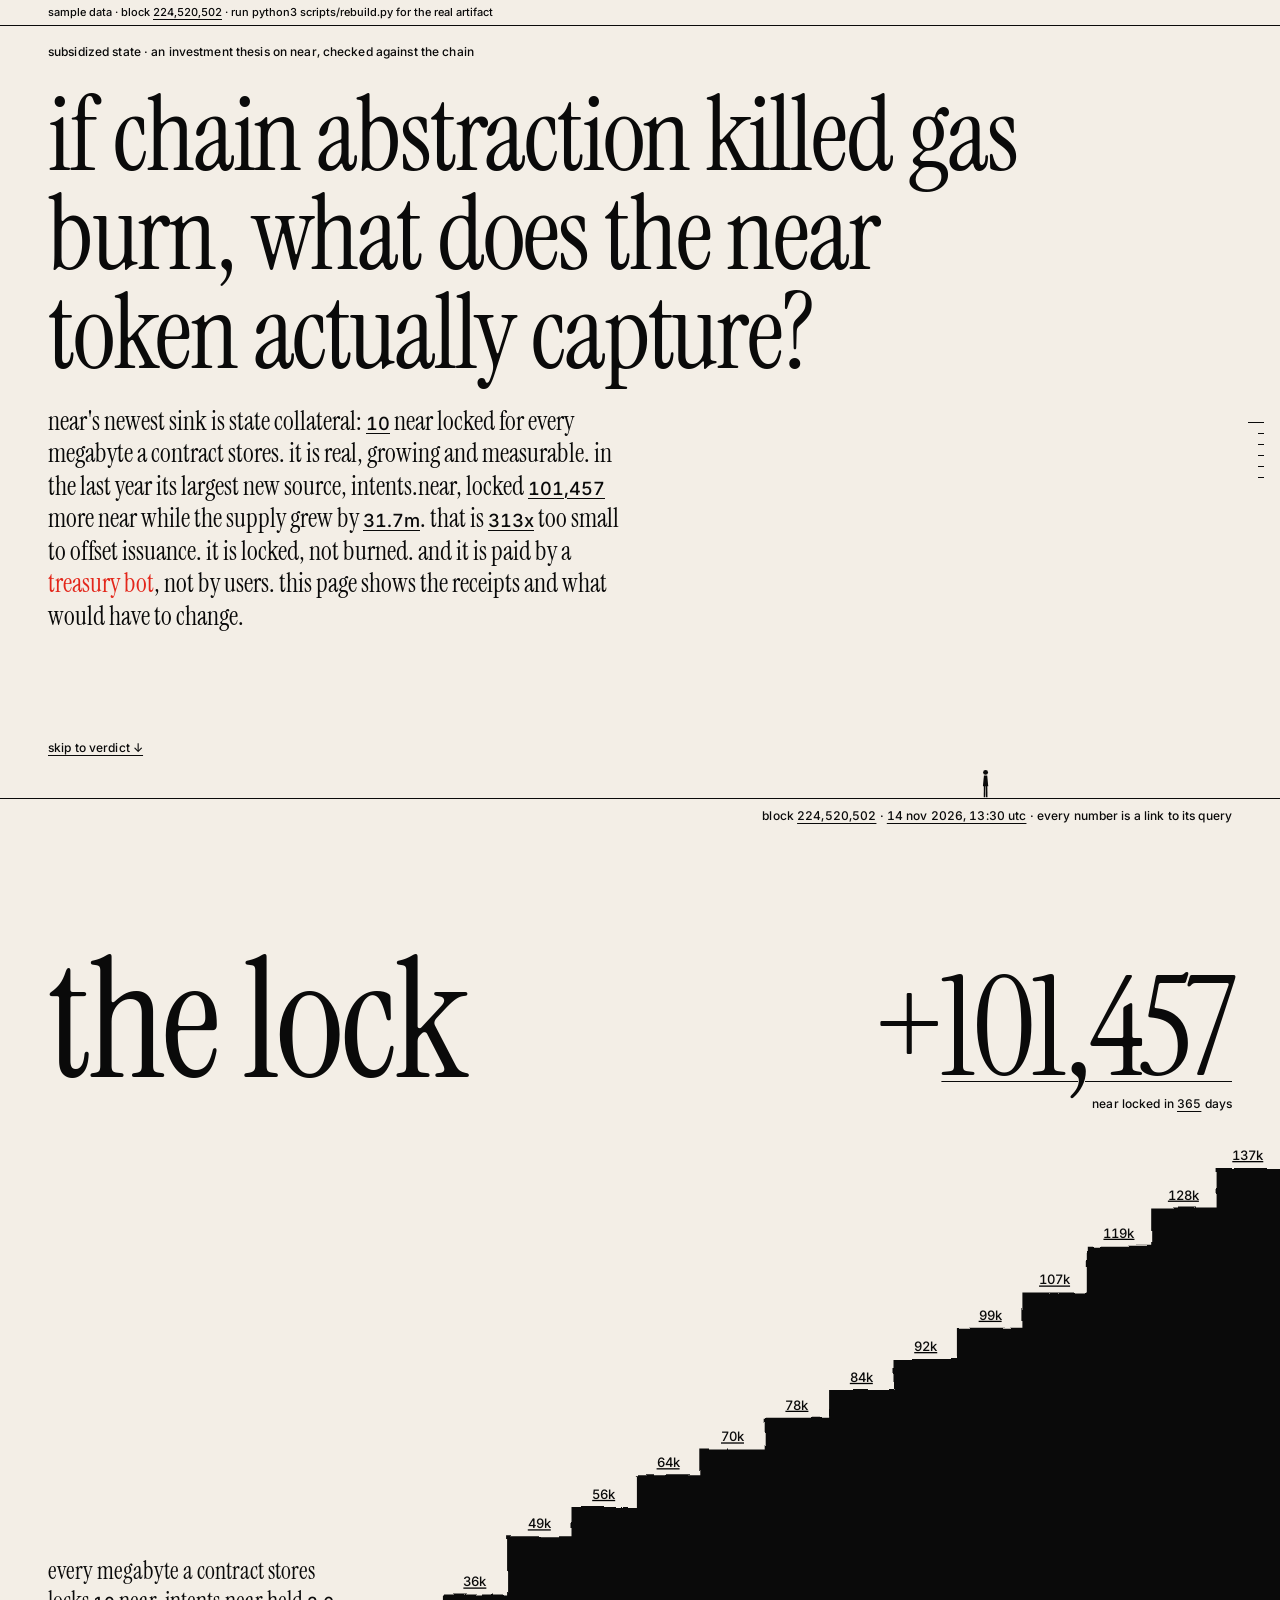
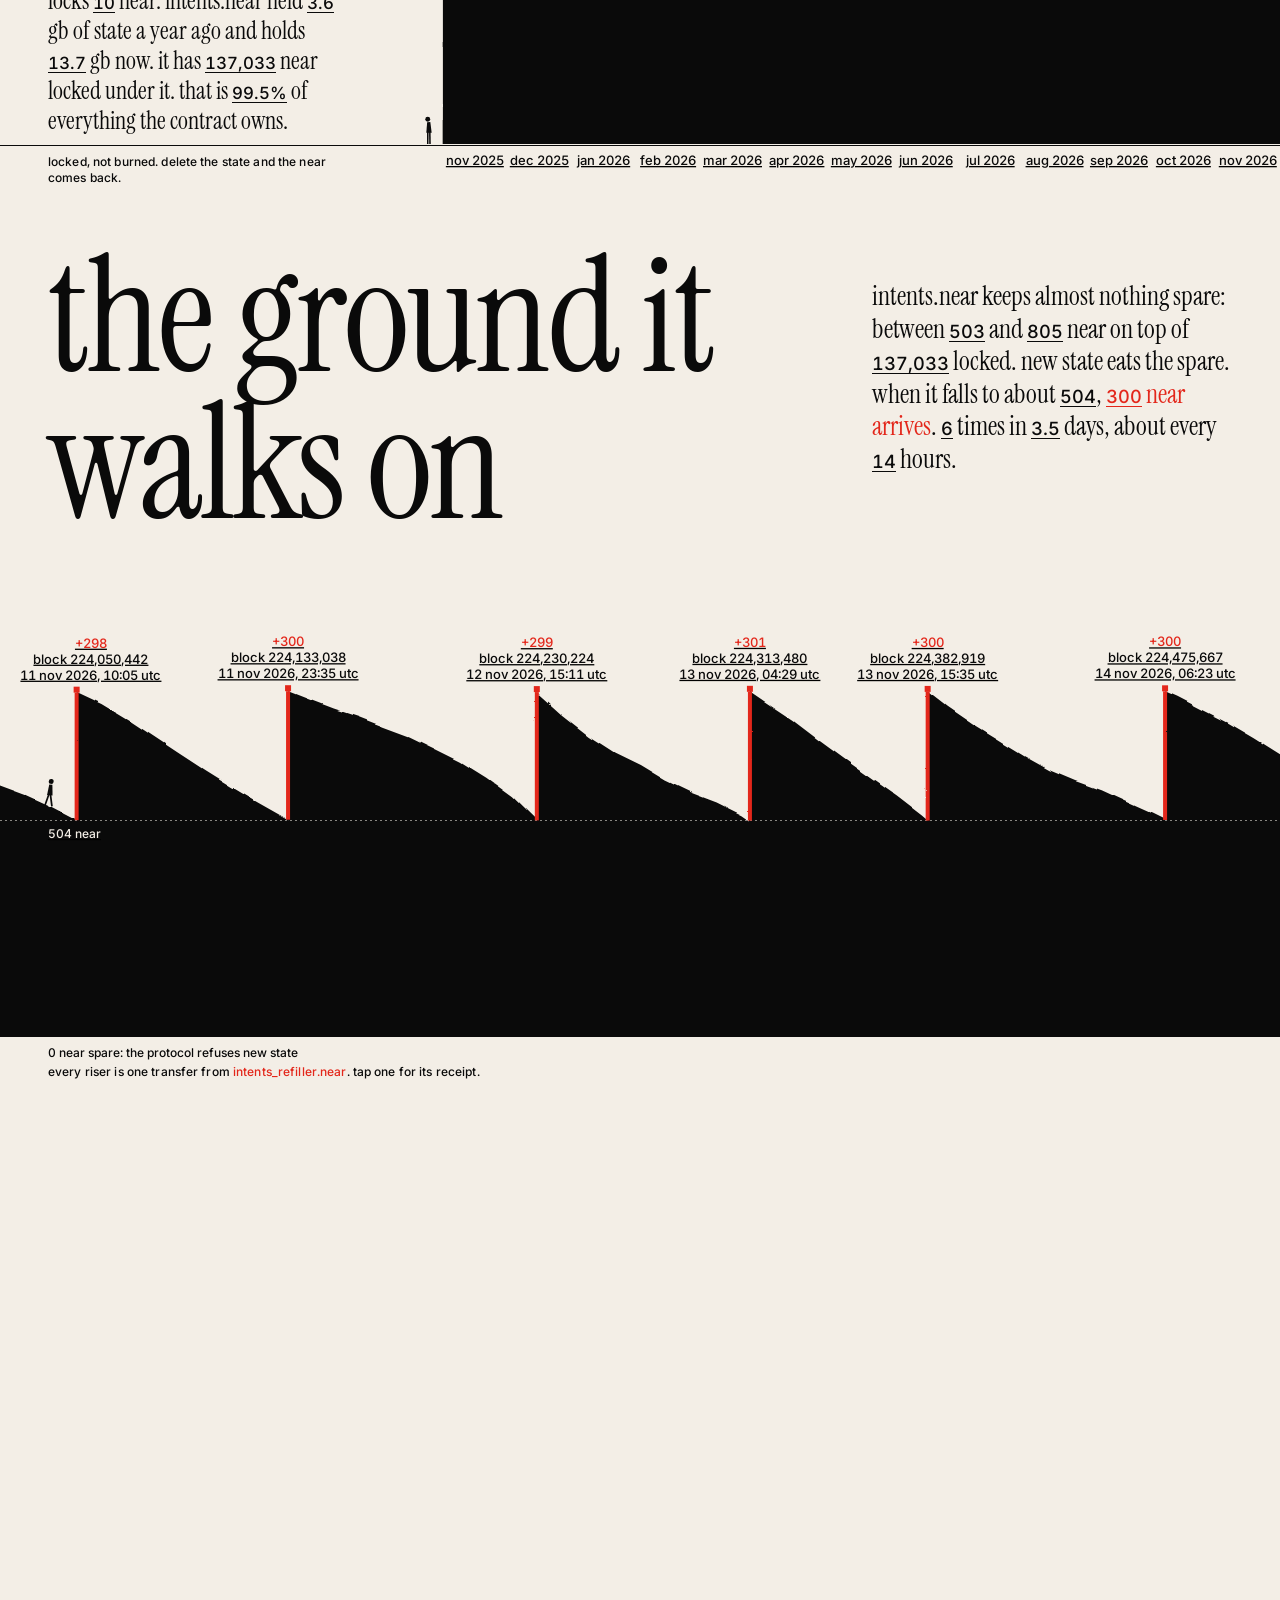
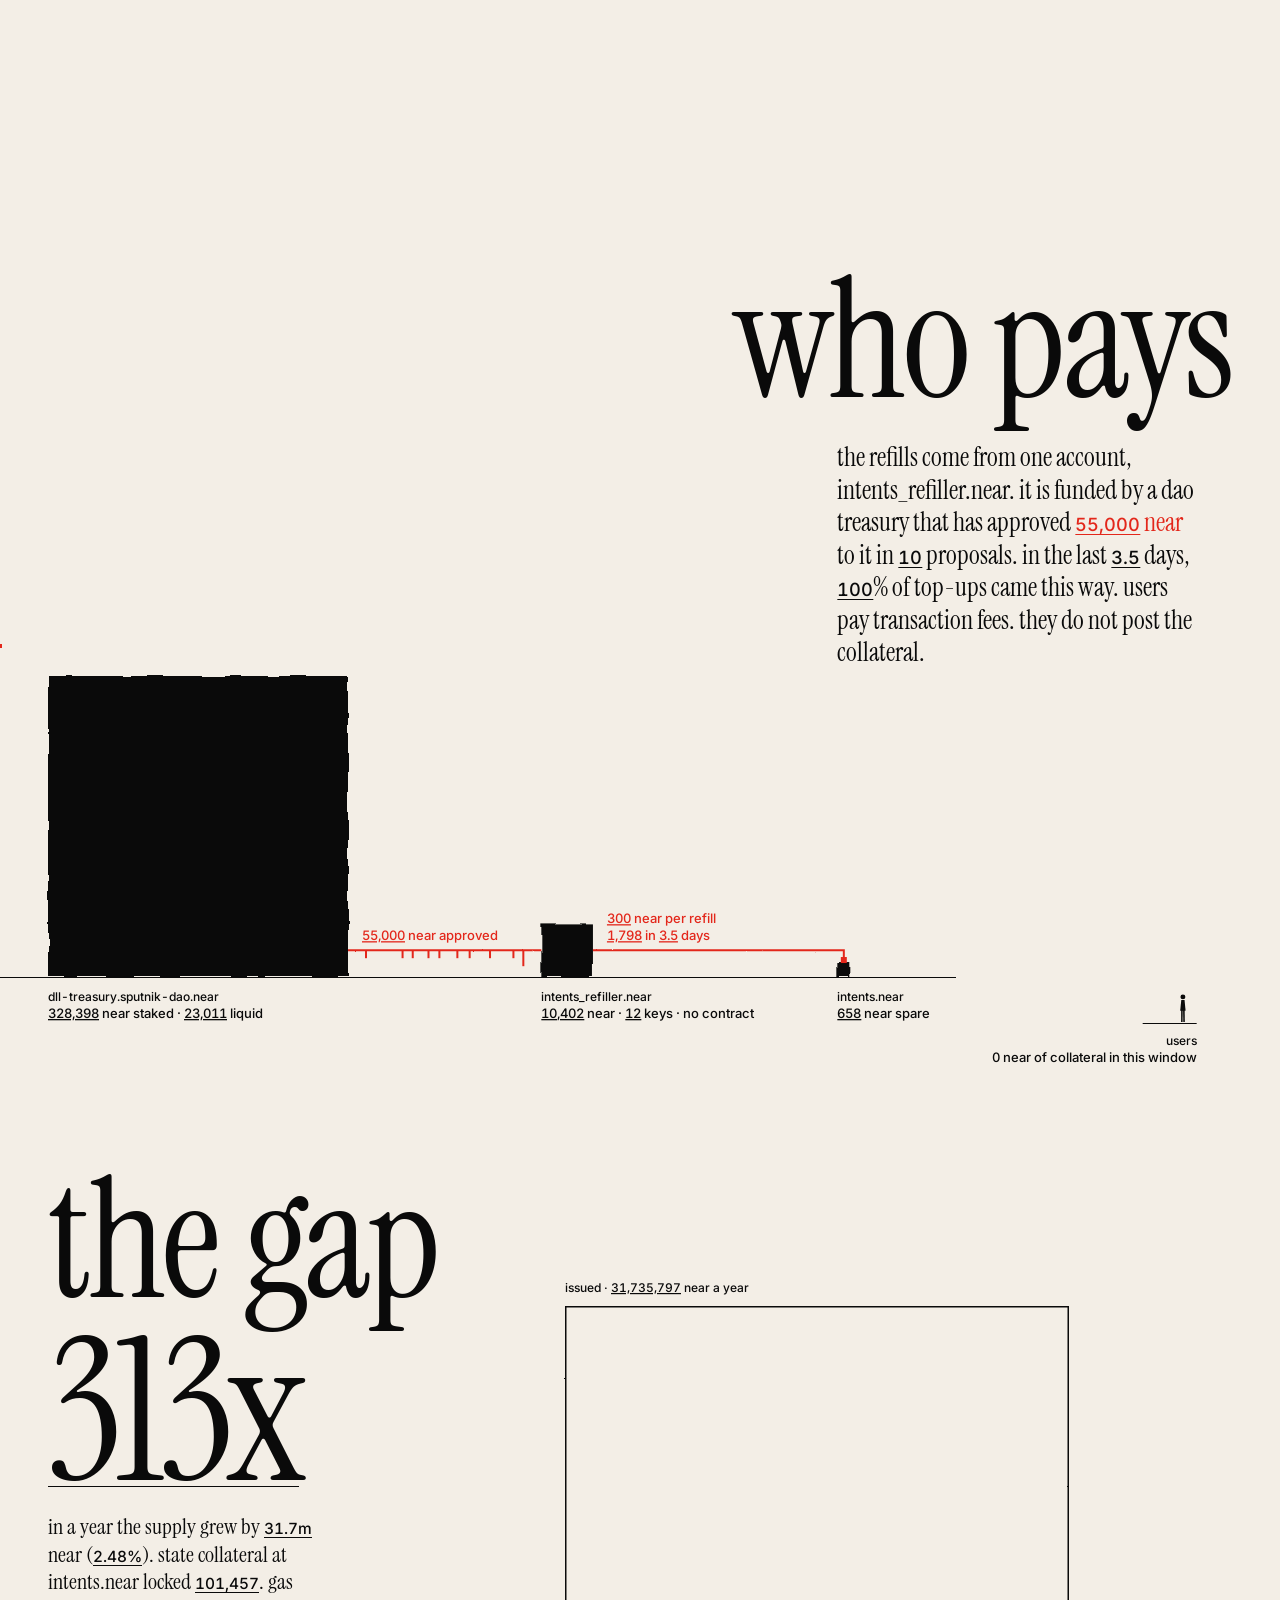
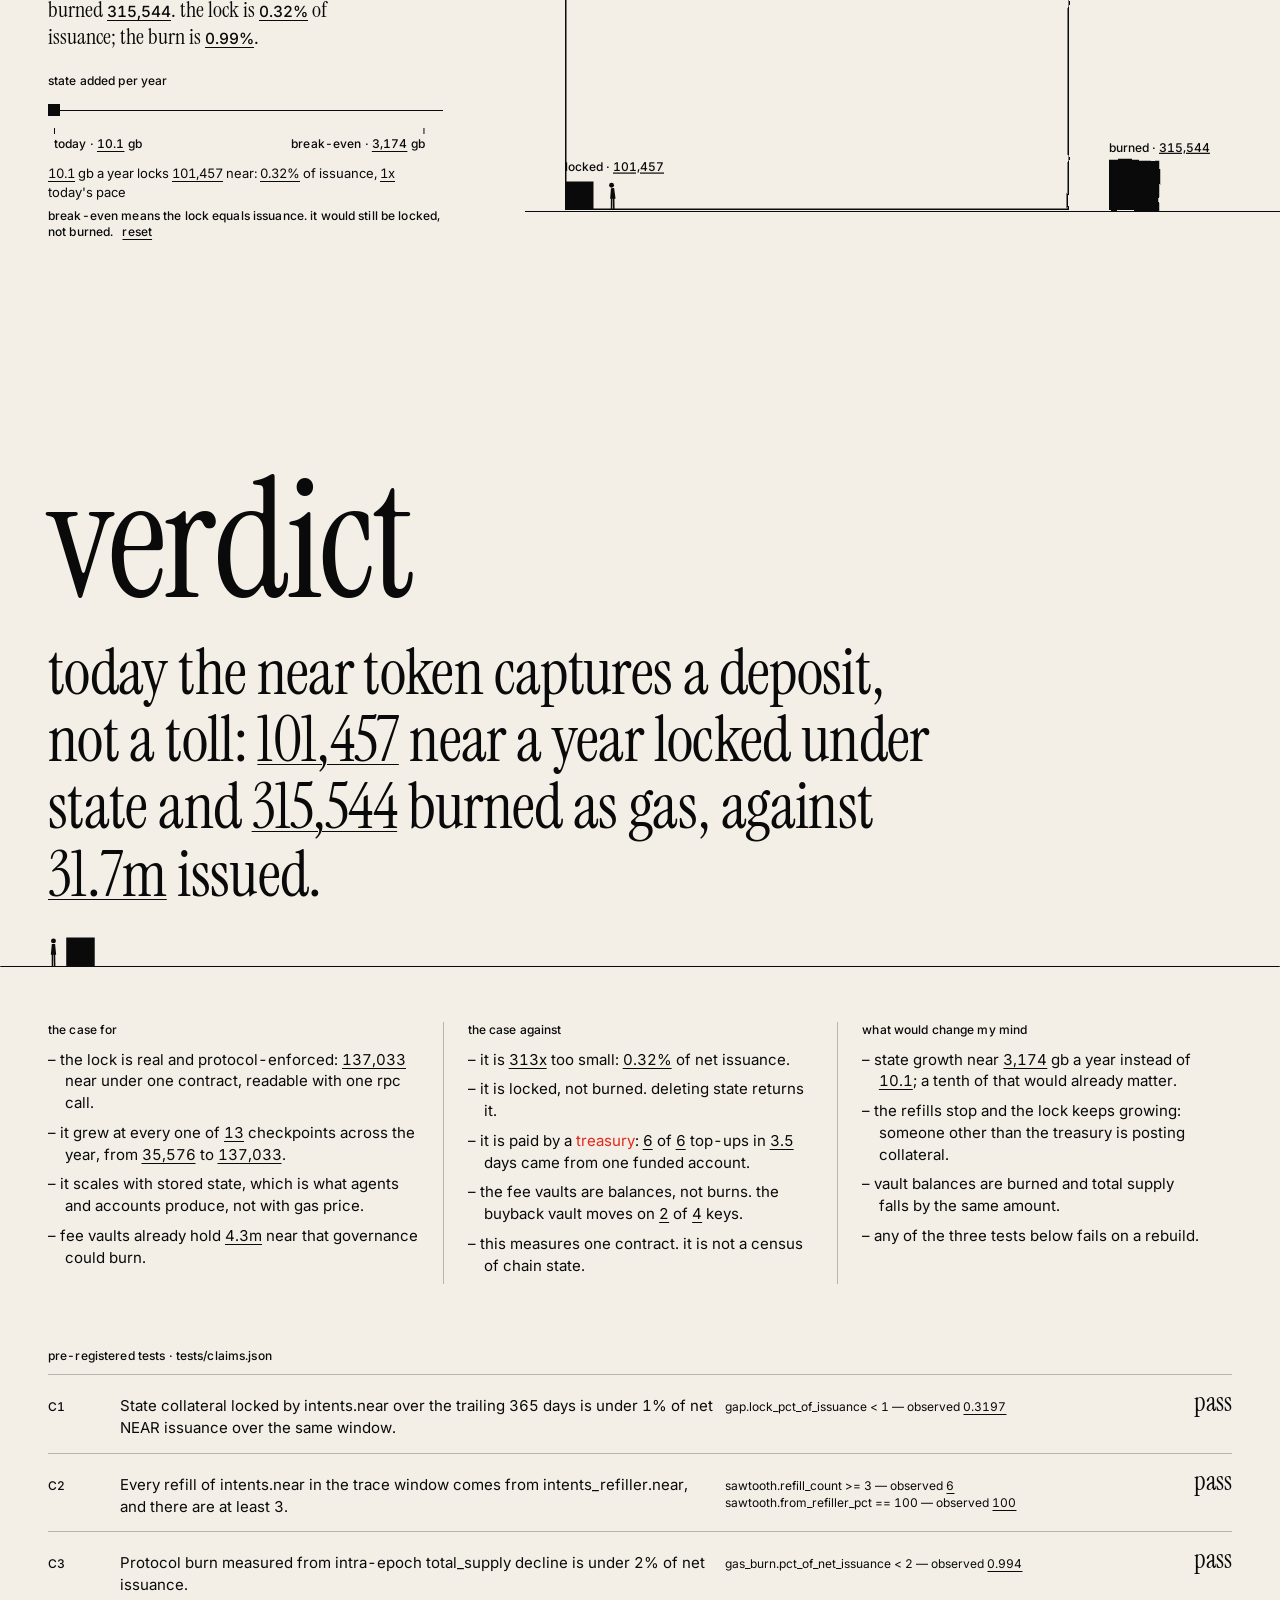
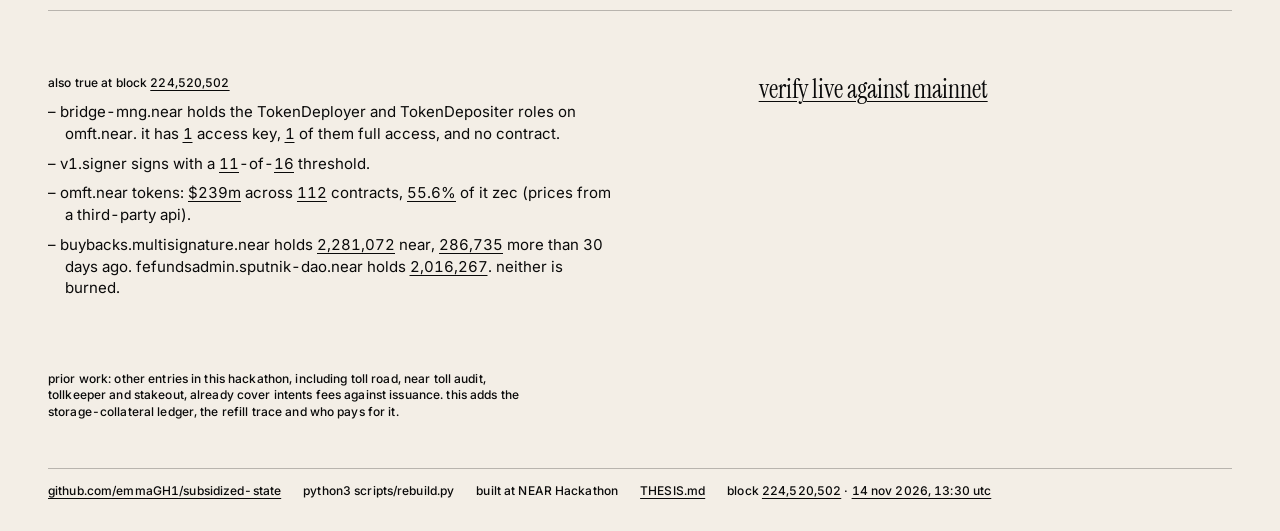
==== site/index.html @ e5700cd8 "site: sections 1, 2, 4, 5, 6, query strip, verify live, motion; shots Co-Authored-By: Claude <norepl" ====
<!doctype html>
<html lang="en">
<head>
<meta charset="utf-8">
<meta name="viewport" content="width=device-width, initial-scale=1, viewport-fit=cover">
<title>subsidized state</title>
<meta name="description" content="near's newest sink is state collateral. it is real, growing and measurable. it is too small to offset issuance, it is locked rather than burned, and it is paid by a treasury bot rather than by users. every number on this page is a link to its query.">
<link rel="icon" href="data:image/svg+xml,%3Csvg xmlns='http://www.w3.org/2000/svg' viewBox='0 0 16 16'%3E%3Crect width='16' height='16' fill='%23F3EEE6'/%3E%3Crect x='3' y='3' width='10' height='10' fill='%230A0A0A'/%3E%3C/svg%3E">
<link rel="preload" href="fonts/instrument-serif-latin-400-normal.woff2" as="font" type="font/woff2" crossorigin>
<link rel="preload" href="fonts/inter-latin-500-normal.woff2" as="font" type="font/woff2" crossorigin>
<link rel="stylesheet" href="style.css">
<script type="module" src="app.js"></script>
</head>
<body>
<svg class="defs" width="0" height="0" aria-hidden="true" focusable="false">
  <defs>
    <filter id="ink-edge" x="-2%" y="-2%" width="104%" height="104%" color-interpolation-filters="sRGB">
      <feTurbulence type="fractalNoise" baseFrequency="0.035" numOctaves="2" seed="7" result="n"/>
      <feDisplacementMap in="SourceGraphic" in2="n" scale="5" xChannelSelector="R" yChannelSelector="G"/>
    </filter>
    <filter id="ink-line" x="-5%" y="-5%" width="110%" height="110%" color-interpolation-filters="sRGB">
      <feTurbulence type="fractalNoise" baseFrequency="0.9" numOctaves="2" seed="7" result="n"/>
      <feDisplacementMap in="SourceGraphic" in2="n" scale="1.6" xChannelSelector="R" yChannelSelector="G"/>
    </filter>
    <filter id="ink-hair" x="-1%" y="-600%" width="102%" height="1300%" color-interpolation-filters="sRGB">
      <feTurbulence type="fractalNoise" baseFrequency="0.045" numOctaves="1" seed="7" result="n"/>
      <feDisplacementMap in="SourceGraphic" in2="n" scale="1.6" xChannelSelector="R" yChannelSelector="G"/>
    </filter>
    <filter id="ink-pen" x="-3%" y="-3%" width="106%" height="106%" color-interpolation-filters="sRGB">
      <feTurbulence type="fractalNoise" baseFrequency="0.045" numOctaves="1" seed="11" result="n"/>
      <feDisplacementMap in="SourceGraphic" in2="n" scale="2" xChannelSelector="R" yChannelSelector="G"/>
    </filter>
    <filter id="ink-riser" x="-200%" y="-2%" width="500%" height="104%" color-interpolation-filters="sRGB">
      <feTurbulence type="fractalNoise" baseFrequency="0.9" numOctaves="2" seed="3" result="n"/>
      <feDisplacementMap in="SourceGraphic" in2="n" scale="1.6" xChannelSelector="R" yChannelSelector="G"/>
    </filter>
  </defs>
  <symbol id="figure" viewBox="0 0 24 48">
    <circle cx="13" cy="5" r="4.2"/>
    <path d="M10.2 10.4h5.4l2.2 18.4H8.4z"/>
    <path d="M12.6 27.6h3l4.6 19.6-2.8.8z"/>
    <path d="M9.8 27.6h3L7.9 48l-2.8-.8z"/>
  </symbol>
  <symbol id="figure-stand" viewBox="0 0 24 48">
    <circle cx="12.4" cy="5" r="4.2"/>
    <path d="M9.6 10.4h5.6l1.8 18.4H7.8z"/>
    <path d="M9.4 27.6h2.7l-.2 20.4H9.3z"/>
    <path d="M12.7 27.6h2.7l.3 20.4h-2.6z"/>
  </symbol>
  <symbol id="figure-look-up" viewBox="0 0 24 48">
    <circle cx="10.4" cy="5.6" r="4.2"/>
    <path d="M9.4 10.6l5.4-.4 2.4 18.6H8z"/>
    <path d="M9.2 27.6h2.7l-.2 20.4H9.1z"/>
    <path d="M12.6 27.6h2.7l.3 20.4H13z"/>
  </symbol>
</svg>

<p class="sample-strip" hidden>sample data · block <a class="n" data-f="meta.head_block" data-fmt="int"></a> · run <code>python3 scripts/rebuild.py</code> for the real artifact</p>

<nav class="progress" aria-hidden="true"><i></i><i></i><i></i><i></i><i></i><i></i></nav>

<main>

<!-- 1 · cover -->
<section id="cover" class="sec s1" data-account="intents.near">
  <p class="label kicker">subsidized state · an investment thesis on near, checked against the chain</p>
  <h1 class="question">if chain abstraction killed gas burn, what does the near token actually capture?</h1>
  <p class="lede bound">near's newest sink is state collateral: <a class="n" data-f="constants.near_per_mb" data-fmt="int"></a> near locked for every megabyte a contract stores. it is real, growing and measurable. in the last year its largest new source, intents.near, locked <a class="n" data-f="gap.lock_near_per_year" data-fmt="near0"></a> more near while the supply grew by <a class="n" data-f="gap.net_issuance_near_per_year" data-fmt="m1"></a>. that is <a class="n" data-f="gap.multiple" data-fmt="x0"></a> too small to offset issuance. it is locked, not burned. and it is paid by a <span class="r">treasury bot</span>, not by users. this page shows the receipts and what would have to change.</p>
  <p class="fallback" hidden>data unavailable: run <code>python3 scripts/rebuild.py</code></p>
  <a class="label skip" href="#verdict">skip to verdict ↓</a>
  <svg class="ground draw" aria-hidden="true"></svg>
  <p class="label blockline bound">block <a class="n" data-f="meta.head_block" data-fmt="int"></a> · <a class="n" data-f="meta.head_timestamp_utc" data-fmt="datetime"></a> · every number is a link to its query</p>
</section>

<!-- 2 · the lock -->
<section id="lock" class="sec s2" data-account="intents.near">
  <h2 class="hl">the lock</h2>
  <p class="copy bound">every megabyte a contract stores locks <a class="n" data-f="constants.near_per_mb" data-fmt="int"></a> near. intents.near held <a class="n" data-f="lock.checkpoints[0].storage_usage_bytes" data-fmt="gb1"></a> gb of state a year ago and holds <a class="n" data-f="lock.checkpoints[-1].storage_usage_bytes" data-fmt="gb1"></a> gb now. it has <a class="n" data-f="lock.checkpoints[-1].locked_near" data-fmt="near0"></a> near locked under it. that is <a class="n" data-f="lock.locked_share_of_balance_pct" data-fmt="pct1"></a> of everything the contract owns.</p>
  <div class="big bound"><span class="bignum">+<a class="n" data-f="lock.growth_365d.near" data-fmt="near0"></a></span><span class="label">near locked in <a class="n" data-f="lock.growth_365d.days" data-fmt="int"></a> days</span></div>
  <div class="drawing" role="img"></div>
  <p class="label under bound">locked, not burned. delete the state and the near comes back.</p>
  <p class="fallback" hidden>data unavailable: run <code>python3 scripts/rebuild.py</code></p>
</section>

<!-- 3 · the sawtooth -->
<section id="sawtooth" class="sec s3" data-account="intents.near">
  <div class="stage">
    <h2 class="hl">the ground it walks on</h2>
    <p class="copy bound">intents.near keeps almost nothing spare: between <a class="n" data-f="sawtooth.free_min_near" data-fmt="near0"></a> and <a class="n" data-f="sawtooth.free_max_near" data-fmt="near0"></a> near on top of <a class="n" data-f="lock.checkpoints[-1].locked_near" data-fmt="near0"></a> locked. new state eats the spare. when it falls to about <a class="n" data-f="sawtooth.trigger_free_mean_near" data-fmt="near0"></a>, <span class="r"><a class="n" data-f="sawtooth.refill_amount_median_near" data-fmt="near0"></a> near arrives</span>. <a class="n" data-f="sawtooth.refill_count" data-fmt="int"></a> times in <a class="n" data-f="sawtooth.window.days" data-fmt="num1"></a> days, about every <a class="n" data-f="sawtooth.interval_hours_mean" data-fmt="int"></a> hours.</p>
    <div class="plot drawing" role="img"></div>
    <p class="label caption bound">every riser is one transfer from <span class="r">intents_refiller.near</span>. tap one for its receipt.</p>
    <p class="fallback" hidden>data unavailable: run <code>python3 scripts/rebuild.py</code></p>
  </div>
</section>

<!-- 4 · who pays -->
<section id="payer" class="sec s4" data-account="intents_refiller.near">
  <h2 class="hl">who pays</h2>
  <p class="copy bound">the refills come from one account, intents_refiller.near. it is funded by a dao treasury that has approved <span class="r"><a class="n" data-f="payer.approved_to_refiller_near" data-fmt="near0"></a> near</span> to it in <a class="n" data-f="payer.approved_to_refiller_count" data-fmt="int"></a> proposals. in the last <a class="n" data-f="sawtooth.window.days" data-fmt="num1"></a> days, <a class="n" data-f="sawtooth.from_refiller_pct" data-fmt="int"></a>% of top-ups came this way. users pay transaction fees. they do not post the collateral.</p>
  <div class="drawing" role="img"></div>
  <p class="fallback" hidden>data unavailable: run <code>python3 scripts/rebuild.py</code></p>
</section>

<!-- 5 · the gap -->
<section id="gap" class="sec s5" data-account="intents.near">
  <h2 class="hl">the gap</h2>
  <p class="bignum gapnum bound"><a class="n" data-f="gap.multiple" data-fmt="x0"></a></p>
  <p class="copy bound">in a year the supply grew by <a class="n" data-f="gap.net_issuance_near_per_year" data-fmt="m1"></a> near (<a class="n" data-f="issuance.d365.annualized_pct" data-fmt="pct2"></a>). state collateral at intents.near locked <a class="n" data-f="gap.lock_near_per_year" data-fmt="near0"></a>. gas burned <a class="n" data-f="gas_burn.burned_near_per_year" data-fmt="near0"></a>. the lock is <a class="n" data-f="gap.lock_pct_of_issuance" data-fmt="pct2"></a> of issuance; the burn is <a class="n" data-f="gas_burn.pct_of_net_issuance" data-fmt="pct2"></a>.</p>
  <div class="drawing" role="img"></div>
  <div class="slider bound">
    <label class="label" for="gb">state added per year</label>
    <input id="gb" type="range" min="0" max="1000" step="1" value="0">
    <div class="ticks label"><span class="t-today">today · <a class="n" data-f="gap.state_gb_per_year_now" data-fmt="num1"></a> gb</span><span class="t-even">break-even · <a class="n" data-f="gap.state_gb_per_year_to_offset" data-fmt="int"></a> gb</span></div>
    <p class="readout" aria-live="polite"></p>
    <p class="label">break-even means the lock equals issuance. it would still be locked, not burned. <a href="#gap" class="reset">reset</a></p>
  </div>
  <p class="fallback" hidden>data unavailable: run <code>python3 scripts/rebuild.py</code></p>
</section>

<!-- 6 · verdict -->
<section id="verdict" class="sec s6" data-account="intents.near">
  <h2 class="hl">verdict</h2>
  <p class="answer bound">today the near token captures a deposit, not a toll: <a class="n" data-f="gap.lock_near_per_year" data-fmt="near0"></a> near a year locked under state and <a class="n" data-f="gas_burn.burned_near_per_year" data-fmt="near0"></a> burned as gas, against <a class="n" data-f="gap.net_issuance_near_per_year" data-fmt="m1"></a> issued.</p>
  <div class="vfig drawing" role="img"></div>
  <div class="cases bound">
    <div>
      <h3 class="label">the case for</h3>
      <ul>
        <li>the lock is real and protocol-enforced: <a class="n" data-f="lock.checkpoints[-1].locked_near" data-fmt="near0"></a> near under one contract, readable with one rpc call.</li>
        <li>it grew at every one of <a class="n" data-f="calc.checkpoint_count" data-fmt="int"></a> checkpoints across the year, from <a class="n" data-f="lock.checkpoints[0].locked_near" data-fmt="near0"></a> to <a class="n" data-f="lock.checkpoints[-1].locked_near" data-fmt="near0"></a>.</li>
        <li>it scales with stored state, which is what agents and accounts produce, not with gas price.</li>
        <li>fee vaults already hold <a class="n" data-f="calc.vaults_total" data-fmt="m1"></a> near that governance could burn.</li>
      </ul>
    </div>
    <div>
      <h3 class="label">the case against</h3>
      <ul>
        <li>it is <a class="n" data-f="gap.multiple" data-fmt="x0"></a> too small: <a class="n" data-f="gap.lock_pct_of_issuance" data-fmt="pct2"></a> of net issuance.</li>
        <li>it is locked, not burned. deleting state returns it.</li>
        <li>it is paid by a <span class="r">treasury</span>: <a class="n" data-f="sawtooth.refill_count" data-fmt="int"></a> of <a class="n" data-f="sawtooth.refill_count" data-fmt="int"></a> top-ups in <a class="n" data-f="sawtooth.window.days" data-fmt="num1"></a> days came from one funded account.</li>
        <li>the fee vaults are balances, not burns. the buyback vault moves on <a class="n" data-f="vaults.buybacks.num_confirmations" data-fmt="int"></a> of <a class="n" data-f="vaults.buybacks.access_key_count" data-fmt="int"></a> keys.</li>
        <li>this measures one contract. it is not a census of chain state.</li>
      </ul>
    </div>
    <div>
      <h3 class="label">what would change my mind</h3>
      <ul>
        <li>state growth near <a class="n" data-f="gap.state_gb_per_year_to_offset" data-fmt="int"></a> gb a year instead of <a class="n" data-f="gap.state_gb_per_year_now" data-fmt="num1"></a>; a tenth of that would already matter.</li>
        <li>the refills stop and the lock keeps growing: someone other than the treasury is posting collateral.</li>
        <li>vault balances are burned and total supply falls by the same amount.</li>
        <li>any of the three tests below fails on a rebuild.</li>
      </ul>
    </div>
  </div>

  <div class="tests bound">
    <h3 class="label">pre-registered tests · tests/claims.json</h3>
    <div class="rows"></div>
  </div>

  <div class="duo bound">
    <div class="facts">
      <h3 class="label">also true at block <a class="n" data-f="meta.head_block" data-fmt="int"></a></h3>
      <ul>
        <li>bridge-mng.near holds the <span class="roles"></span> on omft.near. it has <a class="n" data-f="facts.bridge_mng.access_key_count" data-fmt="int"></a> <span class="plural" data-count="facts.bridge_mng.access_key_count" data-one="access key" data-many="access keys"></span>, <a class="n" data-f="facts.bridge_mng.full_access_key_count" data-fmt="int"></a> of them full access, and no contract.</li>
        <li>v1.signer signs with a <a class="n" data-f="facts.v1_signer.threshold" data-fmt="int"></a>-of-<a class="n" data-f="facts.v1_signer.participants" data-fmt="int"></a> threshold.</li>
        <li>omft.near tokens: <a class="n" data-f="facts.omft_float.total_usd" data-fmt="usd0m"></a> across <a class="n" data-f="facts.omft_float.contracts_queried" data-fmt="int"></a> contracts, <a class="n" data-f="facts.omft_float.zec_share_pct" data-fmt="pct1"></a> of it zec (prices from a third-party api).</li>
        <li>buybacks.multisignature.near holds <a class="n" data-f="vaults.buybacks.balance_near" data-fmt="near0"></a> near, <a class="n" data-f="vaults.buybacks.net_change_30d_near" data-fmt="near0"></a> more than 30 days ago. fefundsadmin.sputnik-dao.near holds <a class="n" data-f="vaults.fefunds.balance_near" data-fmt="near0"></a>. neither is burned.</li>
      </ul>
    </div>
    <div class="verify">
      <button type="button" class="verify-btn">verify live against mainnet</button>
      <div class="verify-out" aria-live="polite"></div>
    </div>
  </div>

  <p class="label prior">prior work: other entries in this hackathon, including toll road, near toll audit, tollkeeper and stakeout, already cover intents fees against issuance. this adds the storage-collateral ledger, the refill trace and who pays for it.</p>

  <footer class="label">
    <a href="https://github.com/emmaGH1/subsidized-state">github.com/emmaGH1/subsidized-state</a>
    <span><code>python3 scripts/rebuild.py</code></span>
    <span>built at NEAR Hackathon</span>
    <a href="https://github.com/emmaGH1/subsidized-state/blob/main/THESIS.md">THESIS.md</a>
    <span class="bound">block <a class="n" data-f="meta.head_block" data-fmt="int"></a> · <a class="n" data-f="meta.head_timestamp_utc" data-fmt="datetime"></a></span>
  </footer>
</section>

</main>

<div class="strip" role="dialog" aria-modal="false" aria-labelledby="q-title" hidden tabindex="-1">
  <p id="q-title" class="q-title"></p>
  <p class="q-meaning"></p>
  <p class="q-read"></p>
  <div class="q-extra"></div>
  <pre class="q-curl"></pre>
  <p class="q-actions"><button type="button" class="q-copy">copy</button> <button type="button" class="q-run">run in browser</button> <button type="button" class="q-close">close</button></p>
  <pre class="q-out" aria-live="polite"></pre>
</div>
</body>
</html>
---- site/style.css ----
/* subsidized state · three colours, two typefaces, no boxes */

@font-face { font-family: "Instrument Serif"; src: url("fonts/instrument-serif-latin-400-normal.woff2") format("woff2"); font-weight: 400; font-style: normal; font-display: swap; }
@font-face { font-family: "Inter"; src: url("fonts/inter-latin-400-normal.woff2") format("woff2"); font-weight: 400; font-style: normal; font-display: swap; }
@font-face { font-family: "Inter"; src: url("fonts/inter-latin-500-normal.woff2") format("woff2"); font-weight: 500; font-style: normal; font-display: swap; }
/* metric-matched fallbacks so the swap does not shift lines */
@font-face { font-family: "serif-fallback"; src: local("Georgia"), local("Times New Roman"), local("DejaVu Serif"); size-adjust: 88%; ascent-override: 98%; descent-override: 26%; }
@font-face { font-family: "sans-fallback"; src: local("Helvetica"), local("Arial"), local("Liberation Sans"), local("DejaVu Sans"); size-adjust: 107%; ascent-override: 90%; descent-override: 22%; }

:root {
  --paper: #F3EEE6;
  --ink: #0A0A0A;
  --red: #E3271B;
  --hair: rgba(10, 10, 10, .25);
  --g: 16px;
  --serif: "Instrument Serif", serif-fallback, Georgia, serif;
  --sans: "Inter", sans-fallback, Helvetica, Arial, sans-serif;
  --hl: clamp(56px, 17vw, 72px);
  --lede: 20px;
  --lab: 11px;
  --num: 11px;
  --big: 64px;
  --q: 44px;
  --ease: cubic-bezier(.2, .7, .1, 1);
  --strip-h: 0px;
}
@media (min-width: 1024px) {
  :root { --g: 48px; --hl: clamp(120px, 13vw, 200px); --lede: 26px; --lab: 12px; --num: 13px; --big: 140px; --q: 104px; }
  html { scroll-snap-type: y proximity; }
}

* { box-sizing: border-box; }
html { background: var(--paper); color: var(--ink); -webkit-text-size-adjust: 100%; }
body { margin: 0; background: var(--paper); color: var(--ink); font-family: var(--sans); font-size: 15px; line-height: 1.45; font-variant-numeric: tabular-nums; overflow-x: hidden; }
main { overflow-x: clip; }
.defs { position: absolute; width: 0; height: 0; overflow: hidden; }
svg { display: block; overflow: visible; }
::selection { background: var(--ink); color: var(--paper); }
code { font-family: var(--sans); font-weight: 500; }

a { color: inherit; text-decoration: underline; text-decoration-thickness: 1px; text-underline-offset: 3px; }
a:hover { text-decoration-thickness: 2px; }
a:focus-visible, button:focus-visible, input:focus-visible { outline: 1px solid var(--ink); outline-offset: 3px; }
a.n { white-space: nowrap; cursor: pointer; }
svg a.n { text-decoration: underline; }
svg a.n:focus-visible { outline: none; }
svg a.n:focus-visible text { text-decoration-thickness: 2px; }
.r, .r a.n { color: var(--red); }
button { font: inherit; color: inherit; background: none; border: 0; padding: 0; cursor: pointer; text-decoration: underline; text-decoration-thickness: 1px; text-underline-offset: 3px; }

.label { font-family: var(--sans); font-weight: 500; font-size: var(--lab); letter-spacing: .01em; line-height: 1.35; margin: 0; }
.hl { font-family: var(--serif); font-weight: 400; font-size: var(--hl); line-height: .92; letter-spacing: -.02em; text-transform: lowercase; margin: 0; }
.copy, .lede { font-family: var(--serif); font-size: var(--lede); line-height: 1.25; max-width: 34ch; margin: 0; }
.copy a.n, .lede a.n { font-family: var(--sans); font-weight: 500; font-size: .7em; letter-spacing: 0; }
.bignum { font-family: var(--serif); font-size: var(--big); line-height: .9; letter-spacing: -.03em; }
.bignum a.n { text-underline-offset: 6px; }
.fallback { font-family: var(--sans); font-size: 13px; margin: 24px 0 0; }
.fallback[hidden] { display: none; }
@media (min-width: 1024px) { .copy, .lede { max-width: 30ch; } }

/* svg text */
.t { font-family: var(--sans); font-weight: 500; font-size: var(--num); fill: var(--ink); }
.t.red { fill: var(--red); }
.t.paper { fill: var(--paper); }
.t.lab { font-size: var(--lab); }

/* sample strip */
.sample-strip { position: fixed; z-index: 20; top: 0; left: 0; right: 0; margin: 0; padding: 5px var(--g) 4px; background: var(--paper); border-bottom: 1px solid var(--ink); font-size: 11px; font-weight: 500; white-space: nowrap; overflow: hidden; text-overflow: ellipsis; }
.has-strip { --strip-h: 24px; }

/* progress ticks */
.progress { display: none; }
@media (min-width: 1024px) {
  .progress { display: flex; position: fixed; z-index: 15; right: 16px; top: 50%; transform: translateY(-50%); flex-direction: column; align-items: flex-end; gap: 10px; }
  .progress i { display: block; width: 6px; height: 1px; background: var(--ink); transition: width .4s var(--ease); }
  .progress i.on { width: 16px; }
}

/* sections */
.sec { position: relative; min-height: 100svh; padding: calc(var(--strip-h) + 20px) var(--g) 32px; scroll-snap-align: start; }

/* ---------- 3 · the sawtooth ---------- */
.s3 { height: 280svh; padding: 0; }
.s3 .stage { position: sticky; top: 0; height: 100svh; overflow: hidden; padding: calc(var(--strip-h) + 20px) var(--g) 0; }
.s3 .hl { max-width: 6.5em; }
.s3 .copy { margin-top: 18px; position: relative; z-index: 2; }
.s3 .plot { position: absolute; left: 0; right: 0; bottom: 0; height: 50%; }
.s3 .plot svg { position: absolute; left: 0; top: 0; }
.s3 .plot .pan { will-change: transform; }
.s3 .caption { position: absolute; left: var(--g); right: var(--g); bottom: 14px; z-index: 2; }
.s3 .riser { cursor: pointer; }
.s3 .riser:focus-visible { outline: none; }
.s3 .riser:focus-visible .rhit { stroke: var(--ink); stroke-width: 1; }
@media (max-height: 720px) and (max-width: 1023px) { .s3 .copy { font-size: 17px; } }
@media (min-width: 1024px) {
  .s3 { height: 180svh; }
  .s3 .hl { font-size: 160px; max-width: 6em; }
  .s3 .copy { position: absolute; top: calc(var(--strip-h) + 56px); right: var(--g); width: calc((100vw - 2 * var(--g)) * 4 / 12); margin: 0; }
  .s3 .plot { height: 55%; }
  .s3 .caption { left: var(--g); bottom: 20px; }
}
.static .s3, .reduce .s3 { height: auto; }
.static .s3 .stage, .reduce .s3 .stage { position: relative; height: 100svh; }

/* query strip */
.strip { position: fixed; z-index: 30; left: 0; right: 0; bottom: 0; max-height: 50svh; overflow: auto; background: var(--paper); border-top: 1px solid var(--ink); padding: 14px var(--g) 18px; font-size: 12px; line-height: 1.5; }
.strip[hidden] { display: none; }
.strip p { margin: 0; }
.strip .q-title { font-weight: 500; }
.strip pre { font-family: var(--sans); font-size: 12px; white-space: pre-wrap; word-break: break-all; margin: 8px 0; }
.strip .q-curl { font-weight: 500; }
.strip .q-actions { display: flex; gap: 20px; }
.strip .q-out:empty { display: none; }

/* ---------- 1 · cover ---------- */
.s1 { display: flex; flex-direction: column; padding-bottom: 20px; }
.s1 .kicker { max-width: 34ch; }
.s1 .question { font-family: var(--serif); font-weight: 400; font-size: var(--q); line-height: .95; letter-spacing: -.02em; text-transform: lowercase; margin: 28px 0 0; max-width: 12em; }
.s1 .lede { margin-top: 28px; }
.s1 .skip { margin-top: auto; padding-top: 40px; align-self: flex-start; }
.s1 .ground { margin: 10px calc(-1 * var(--g)) 0; }
.s1 .blockline { margin-top: 10px; min-height: 9svh; }
@media (min-width: 1024px) {
  .s1 .kicker { max-width: none; }
  .s1 .question { max-width: calc((100vw - 96px) * 10 / 12); margin-top: 26px; }
  .s1 .lede { max-width: calc((100vw - 96px) * 6 / 12); margin-top: 22px; }
  .s1 .skip { padding-top: 16px; }
  .s1 .blockline { text-align: right; min-height: 8svh; }
}

/* ---------- 2 · the lock ---------- */
.s2 { display: flex; flex-direction: column; padding-bottom: 24px; }
.s2 .hl { position: relative; z-index: 1; }
.s2 .big { position: absolute; top: calc(var(--strip-h) + 26px); right: var(--g); text-align: right; display: flex; flex-direction: column; align-items: flex-end; gap: 6px; }
.s2 .bignum { font-size: 44px; }
.s2 .copy { margin-top: 22px; }
.s2 .drawing { margin-top: auto; padding-top: 20px; }
.s2 .under { margin-top: 4px; }
.s2 .labels .opt { opacity: 0; transition: opacity .3s; pointer-events: none; }
.s2 .labels .opt.shown { opacity: 1; }
.s2 .col { cursor: pointer; }
@media (min-width: 1024px) {
  .s2 { display: block; }
  .s2 .hl { font-size: var(--hl); }
  .s2 .big { top: calc(var(--strip-h) + 40px); }
  .s2 .bignum { font-size: var(--big); }
  .s2 .copy { position: absolute; left: var(--g); width: calc((100vw - 96px) * 3 / 12); bottom: 64px; font-size: 24px; z-index: 2; }
  .s2 .drawing { position: absolute; left: var(--g); right: 0; bottom: 16px; }
  .s2 .under { position: absolute; left: var(--g); width: calc((100vw - 96px) * 3 / 12); bottom: 14px; }
}

/* ---------- 4 · who pays ---------- */
.s4 .copy { margin-top: 18px; }
.s4 .drawing { margin-top: 36px; }
@media (min-width: 1024px) {
  .s4 .hl { text-align: right; }
  .s4 .copy { margin-left: calc((100vw - 96px) * 8 / 12); margin-top: 24px; }
  .s4 .drawing { position: absolute; left: var(--g); right: 0; bottom: 24px; margin: 0; }
}

/* ---------- 5 · the gap ---------- */
.s5 { display: grid; grid-template-columns: 1fr auto; align-content: start; column-gap: 12px; }
.s5 .hl { grid-column: 1; }
.s5 .gapnum { grid-column: 2; margin: 0; align-self: end; font-size: var(--big); }
.s5 .copy { grid-column: 1 / -1; margin-top: 18px; }
.s5 .drawing { grid-column: 1 / -1; margin-top: 30px; }
.s5 .slider { grid-column: 1 / -1; margin-top: 18px; }
.s5 .fallback { grid-column: 1 / -1; }
@media (max-height: 700px) and (max-width: 1023px) { .s5 .copy { font-size: 16px; } }
@media (min-width: 1024px) {
  .s5 { display: block; }
  .s5 .left { width: calc((100vw - 96px) * 4 / 12); }
  .s5 .hl, .s5 .copy, .s5 .gapnum, .s5 .slider { width: calc((100vw - 96px) * 4 / 12); }
  .s5 .gapnum { font-size: 200px; line-height: .85; margin-top: 10px; }
  .s5 .copy { font-size: 22px; margin-top: 16px; }
  .s5 .drawing { position: absolute; left: calc(var(--g) + (100vw - 96px) * 5 / 12 + 24px); bottom: 20svh; margin: 0; }
}
.slider input[type=range] { -webkit-appearance: none; appearance: none; width: 100%; height: 24px; background: transparent; margin: 8px 0 2px; cursor: pointer; }
.slider input[type=range]::-webkit-slider-runnable-track { height: 1px; background: var(--ink); }
.slider input[type=range]::-moz-range-track { height: 1px; background: var(--ink); }
.slider input[type=range]::-webkit-slider-thumb { -webkit-appearance: none; width: 12px; height: 12px; background: var(--ink); border: 0; border-radius: 0; margin-top: -5.5px; }
.slider input[type=range]::-moz-range-thumb { width: 12px; height: 12px; background: var(--ink); border: 0; border-radius: 0; }
.slider .ticks { position: relative; height: 30px; margin: 0 6px; }
.slider .ticks span { position: absolute; top: 0; padding-top: 8px; white-space: nowrap; }
.slider .ticks span::before { content: ""; position: absolute; top: 0; left: 0; width: 1px; height: 6px; background: var(--ink); }
.slider .t-today { left: 0; }
.slider .t-even { transform: translateX(-100%); }
.slider .t-even::before { left: auto !important; right: 0; }
.slider .readout { font-family: var(--sans); font-size: 13px; margin: 6px 0 6px; min-height: 2.9em; }
.slider .reset { margin-left: 6px; }

/* ---------- 6 · verdict ---------- */
.s6 .answer { font-family: var(--serif); font-size: 34px; line-height: 1.05; letter-spacing: -.01em; margin: 22px 0 0; max-width: 18em; }
.s6 .vfig { margin-top: 28px; }
.s6 h3.label { margin: 0 0 10px; }
.s6 ul { list-style: none; margin: 0; padding: 0; font-size: 15px; }
.s6 li { padding-left: 1.1em; text-indent: -1.1em; margin: 0 0 8px; max-width: 38em; }
.s6 li::before { content: "– "; }
.s6 .cases { margin-top: 56px; display: grid; gap: 48px; }
.s6 .tests { margin-top: 64px; }
.s6 .row { display: grid; grid-template-columns: 2.4em 1fr auto; gap: 4px 12px; padding: 14px 0; border-top: 1px solid var(--hair); align-items: baseline; }
.s6 .row:last-child { border-bottom: 1px solid var(--hair); }
.s6 .row .st { grid-column: 2; }
.s6 .row .checks { grid-column: 2; font-size: 12px; display: flex; flex-direction: column; }
.s6 .row .res { grid-column: 3; grid-row: 1 / span 2; font-family: var(--serif); font-size: 26px; line-height: 1; }
.s6 .duo { margin-top: 64px; display: grid; gap: 48px; }
.s6 .verify-btn { font-family: var(--serif); font-size: 26px; line-height: 1.1; text-align: left; }
.s6 .verify-btn:disabled { cursor: progress; }
.s6 .verify-out { margin-top: 14px; font-size: 13px; }
.s6 .verify-out table { border-collapse: collapse; width: 100%; font-size: 12px; }
.s6 .verify-out th, .s6 .verify-out td { text-align: right; padding: 5px 0 5px 10px; border-bottom: 1px solid var(--hair); font-weight: 400; }
.s6 .verify-out th { font-weight: 500; }
.s6 .verify-out th:first-child, .s6 .verify-out td:first-child { text-align: left; padding-left: 0; }
.s6 .prior { margin-top: 64px; max-width: 60ch; }
.s6 footer { margin-top: 48px; padding-top: 14px; border-top: 1px solid var(--hair); display: flex; flex-wrap: wrap; gap: 6px 22px; }
@media (min-width: 1024px) {
  .s6 .answer { font-size: 64px; max-width: calc((100vw - 96px) * 9 / 12); }
  .s6 .cases { grid-template-columns: repeat(3, 1fr); gap: 0; }
  .s6 .cases > div { padding: 0 24px; border-left: 1px solid var(--hair); }
  .s6 .cases > div:first-child { padding-left: 0; border-left: 0; }
  .s6 .row { grid-template-columns: 4em 1.3fr 1fr auto; }
  .s6 .row .st, .s6 .row .checks { grid-column: auto; }
  .s6 .row .res { grid-column: auto; grid-row: auto; }
  .s6 .duo { grid-template-columns: 7fr 5fr; gap: 48px; }
}

/* ---------- motion (only after .in, only without reduced motion) ---------- */
.js-motion .s1 .question { opacity: 0; transform: translateY(12px); animation: up .7s var(--ease) .1s forwards; }
@keyframes up { to { opacity: 1; transform: none; } }
.js-motion .s2 .wipe { clip-path: inset(100% 0 0 0); transition: clip-path 1.6s var(--ease); }
.js-motion .s2.in .wipe { clip-path: inset(0 0 0 0); }
.js-motion .s2 .labels a.n:not(.opt) { opacity: 0; transition: opacity .5s; transition-delay: calc(1.3s + var(--i) * 40ms); }
.js-motion .s2.in .labels a.n:not(.opt) { opacity: 1; }
.js-motion .s4 .sq { opacity: 0; transition: opacity .4s; }
.js-motion .s4.in .sq { opacity: 1; }
.js-motion .s4 .draw1, .js-motion .s4 .draw2 { stroke-dasharray: 1; stroke-dashoffset: 1; transition: stroke-dashoffset .8s linear; }
.js-motion .s4.in .draw1 { stroke-dashoffset: 0; transition-delay: .4s; }
.js-motion .s4.in .draw2 { stroke-dashoffset: 0; transition-delay: 1.2s; }
.js-motion .s4 .cap, .js-motion .s4 .ticks, .js-motion .s4 .labs, .js-motion .s4 .users { opacity: 0; transition: opacity .5s; }
.js-motion .s4.in .cap { opacity: 1; transition-delay: 2s; }
.js-motion .s4.in .ticks { opacity: 1; transition-delay: 2.1s; }
.js-motion .s4.in .labs, .js-motion .s4.in .users { opacity: 1; transition-delay: 2.4s; }
.js-motion .s5 .outline { stroke-dasharray: 1000; stroke-dashoffset: 1000; transition: stroke-dashoffset 1.4s var(--ease); }
.js-motion .s5.in .outline { stroke-dashoffset: 0; }
.js-motion .s5 .speck { opacity: 0; transition: opacity .5s 1.4s; }
.js-motion .s5.in .speck { opacity: 1; }
.js-motion .s6 .answer, .js-motion .s6 .vfig, .js-motion .s6 .cases { opacity: 0; transform: translateY(12px); transition: opacity .9s var(--ease), transform .9s var(--ease); }
.js-motion .s6.in .answer, .js-motion .s6.in .vfig, .js-motion .s6.in .cases { opacity: 1; transform: none; }
@media (prefers-reduced-motion: reduce) { *, *::before, *::after { animation: none !important; transition: none !important; } }
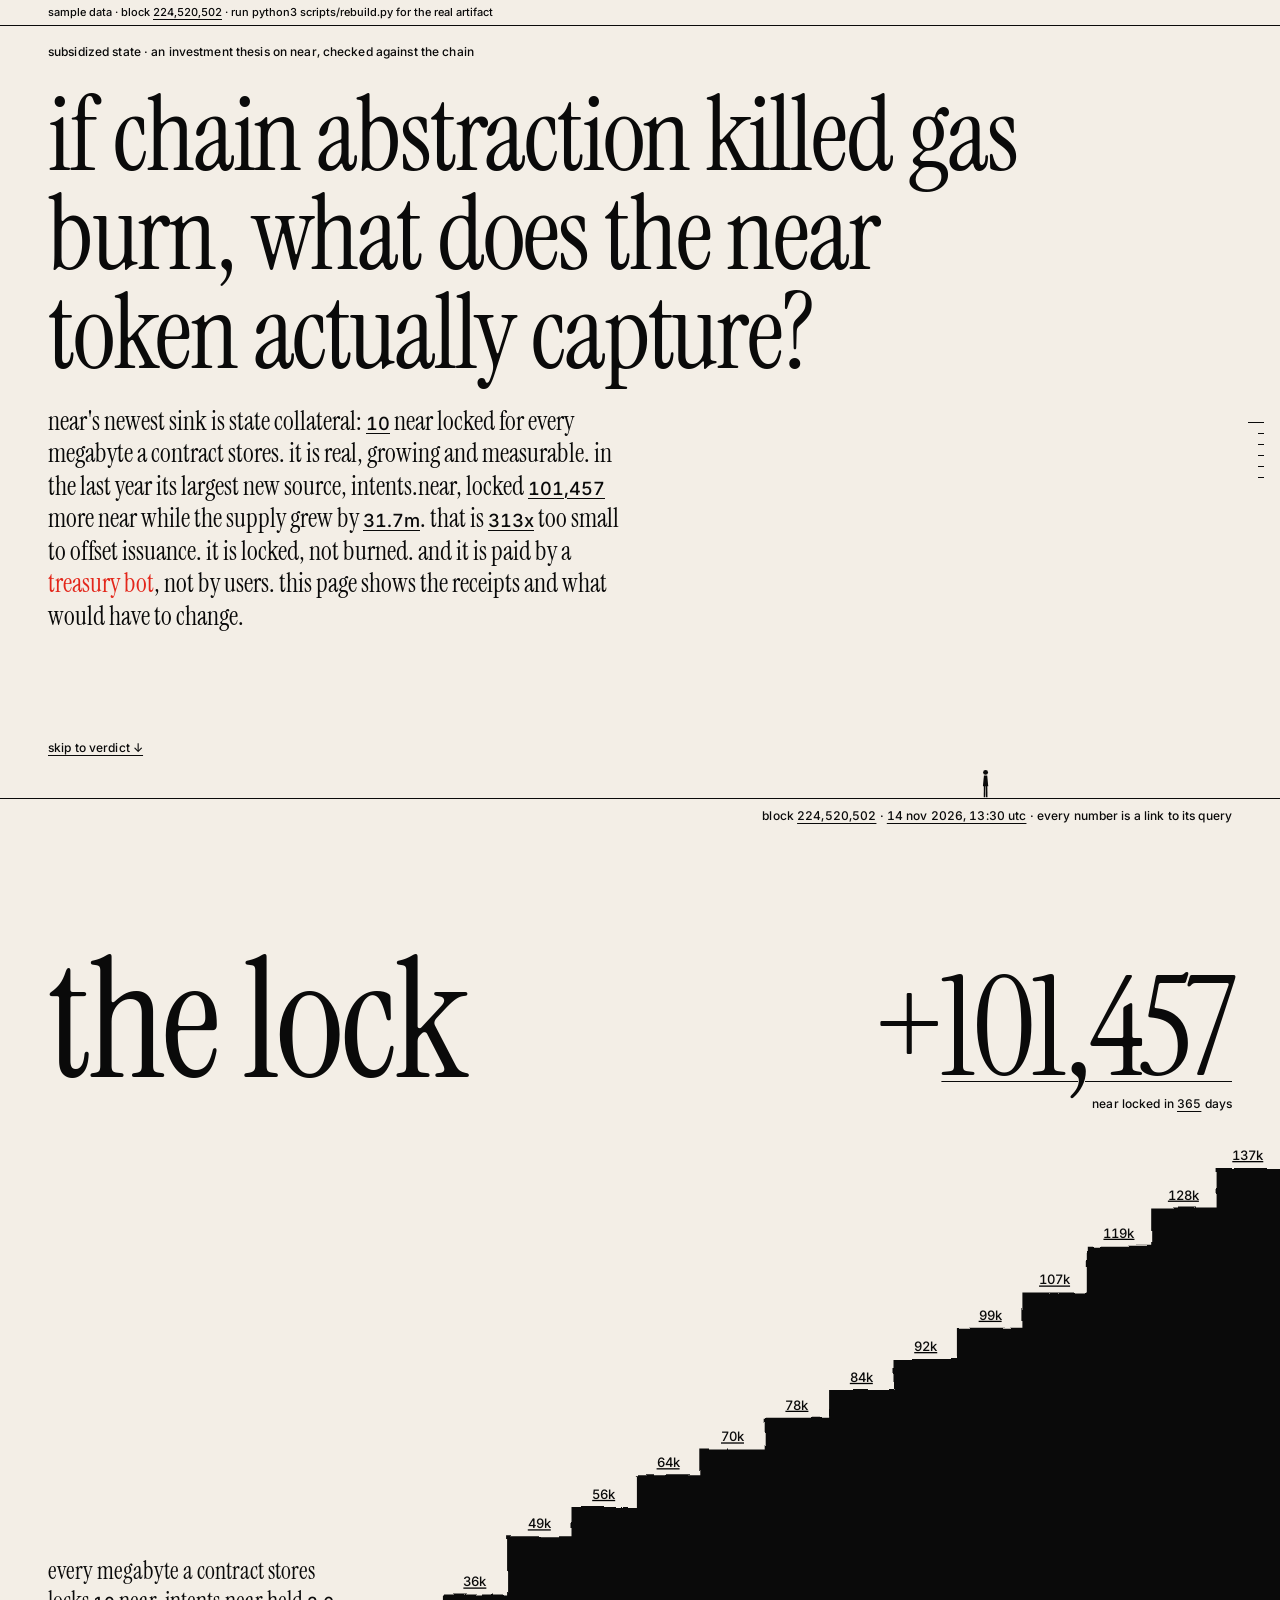
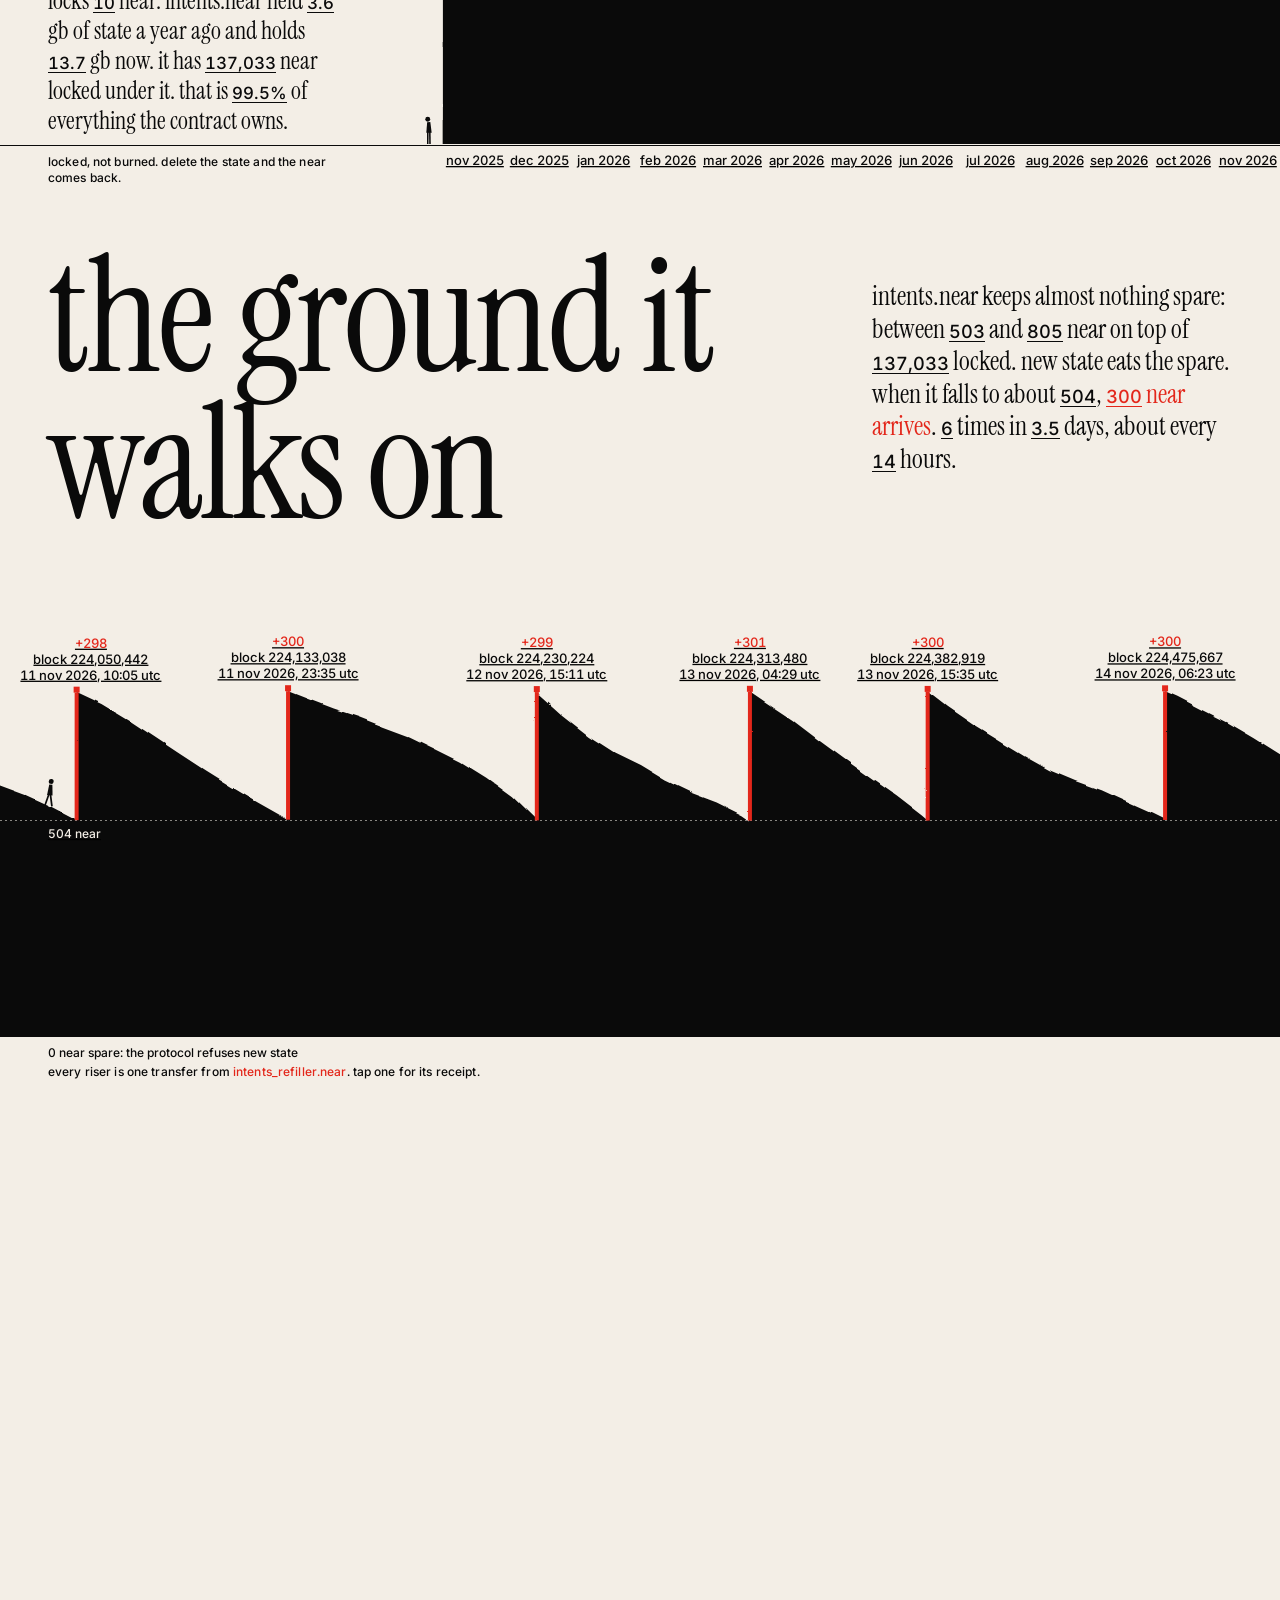
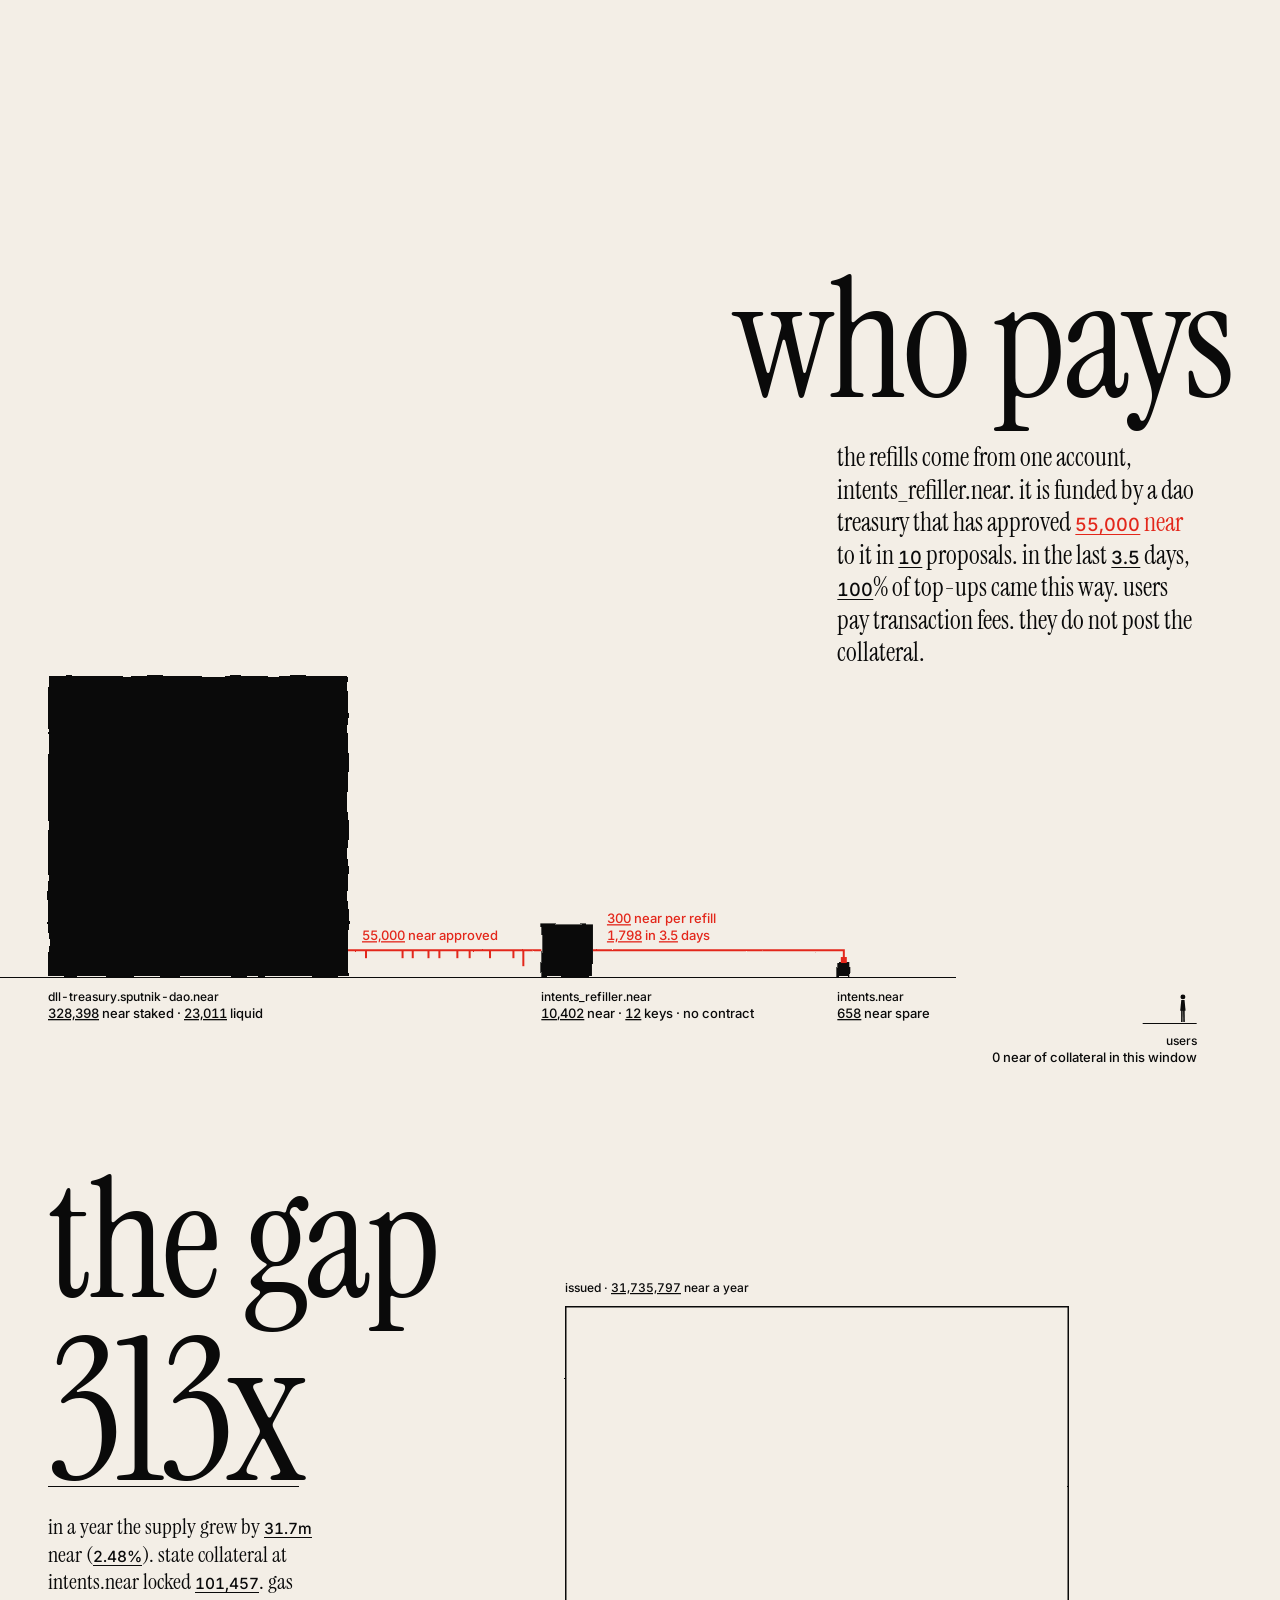
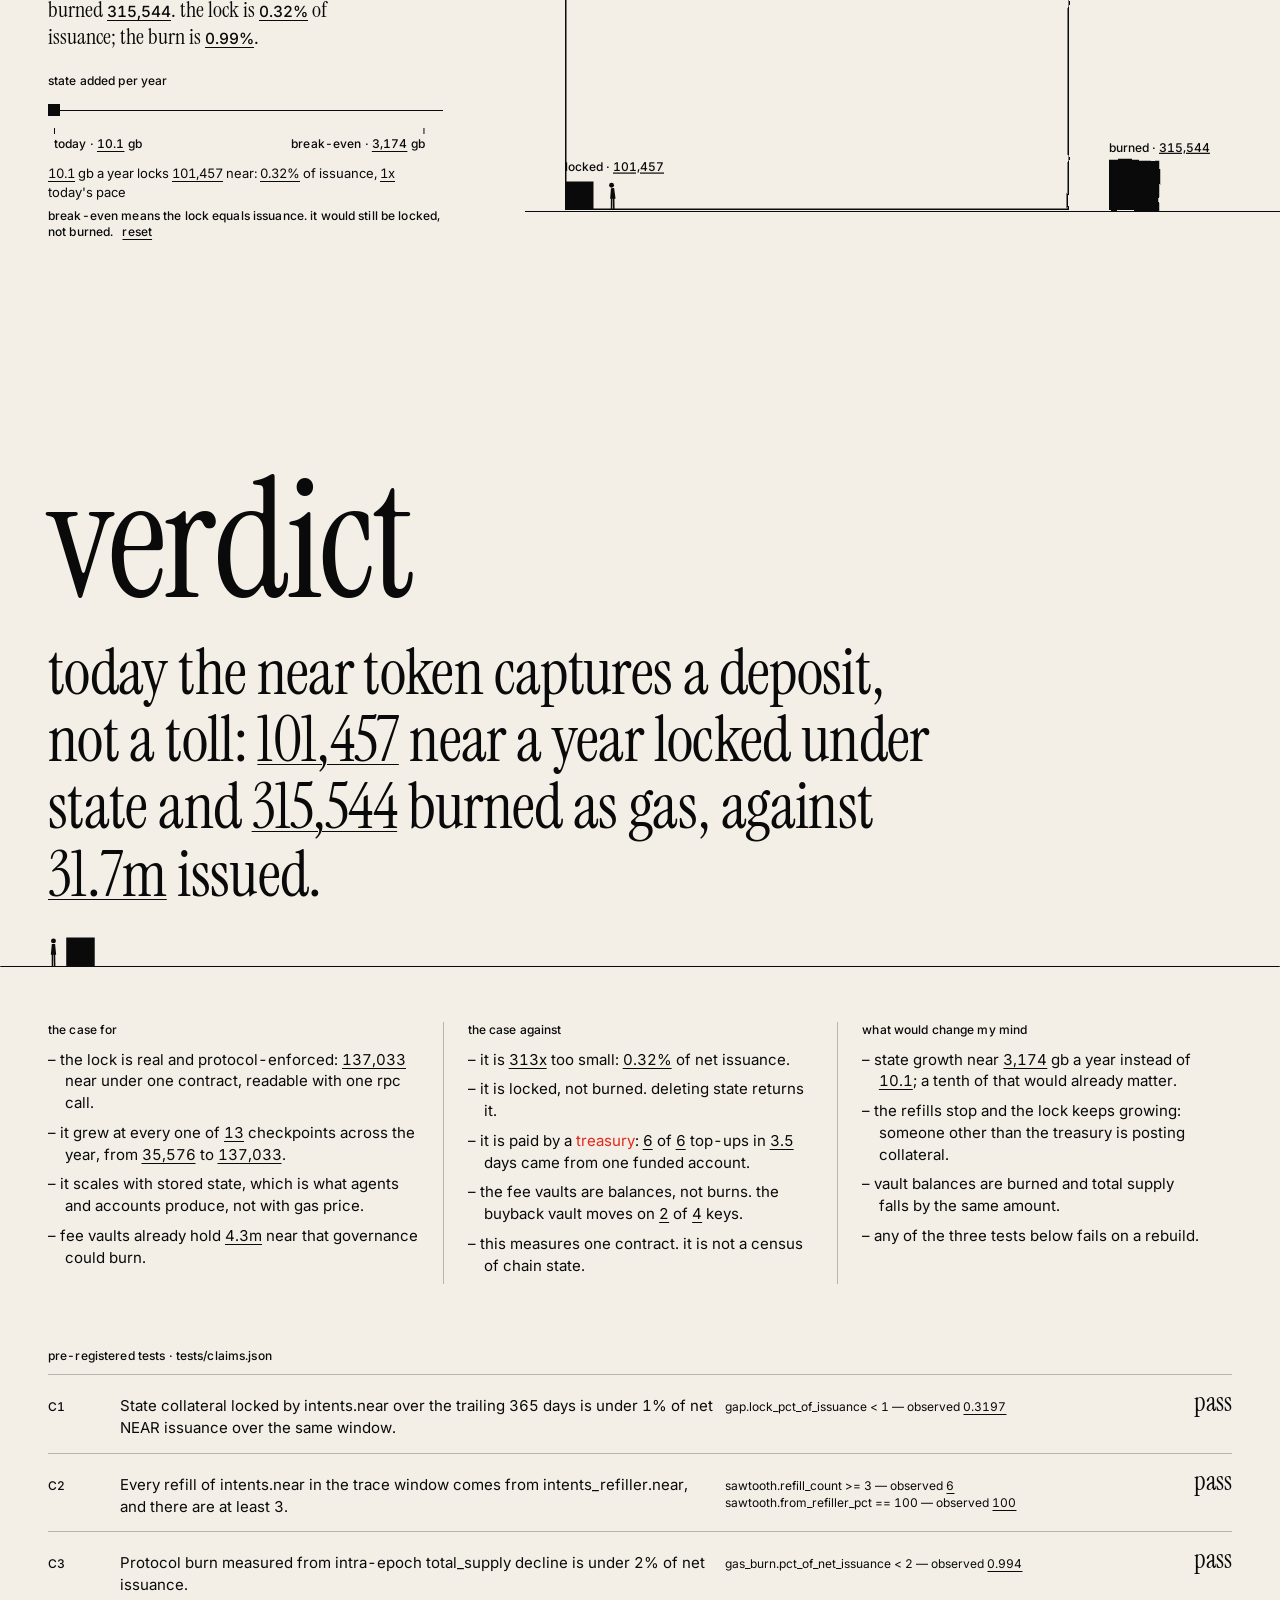
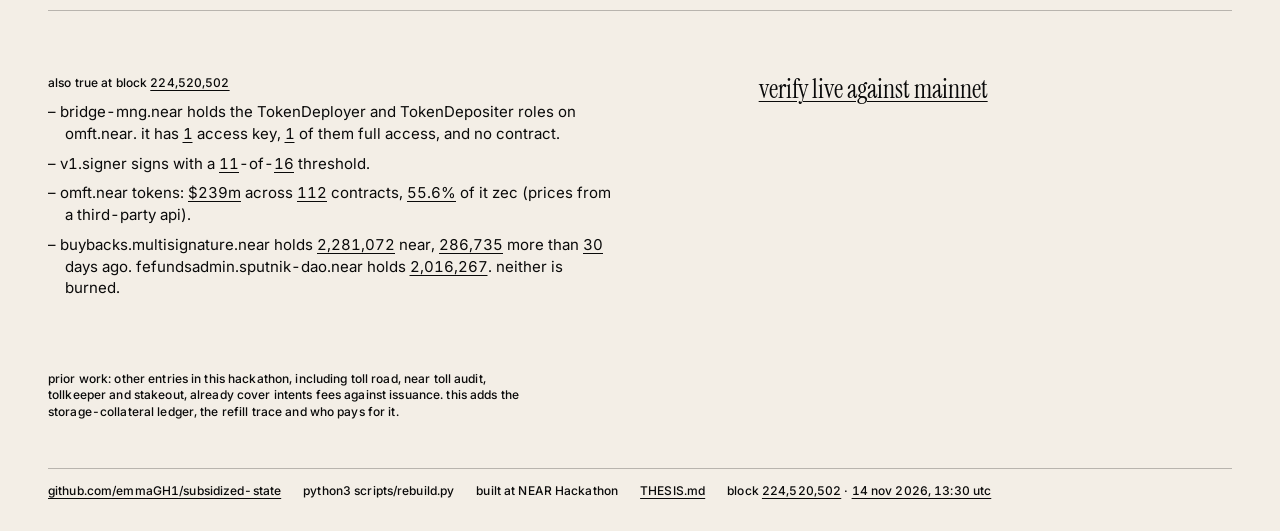
==== commit a219aed0: "site: verdict fallback, bound d30 days, riser labels that fit, figure on trace in static mode, no ra" ====
--- a/site/index.html
+++ b/site/index.html
@@ -120,6 +120,7 @@
 <!-- 6 · verdict -->
 <section id="verdict" class="sec s6" data-account="intents.near">
   <h2 class="hl">verdict</h2>
+  <p class="fallback" hidden>data unavailable: run <code>python3 scripts/rebuild.py</code></p>
   <p class="answer bound">today the near token captures a deposit, not a toll: <a class="n" data-f="gap.lock_near_per_year" data-fmt="near0"></a> near a year locked under state and <a class="n" data-f="gas_burn.burned_near_per_year" data-fmt="near0"></a> burned as gas, against <a class="n" data-f="gap.net_issuance_near_per_year" data-fmt="m1"></a> issued.</p>
   <div class="vfig drawing" role="img"></div>
   <div class="cases bound">
@@ -165,7 +166,7 @@
         <li>bridge-mng.near holds the <span class="roles"></span> on omft.near. it has <a class="n" data-f="facts.bridge_mng.access_key_count" data-fmt="int"></a> <span class="plural" data-count="facts.bridge_mng.access_key_count" data-one="access key" data-many="access keys"></span>, <a class="n" data-f="facts.bridge_mng.full_access_key_count" data-fmt="int"></a> of them full access, and no contract.</li>
         <li>v1.signer signs with a <a class="n" data-f="facts.v1_signer.threshold" data-fmt="int"></a>-of-<a class="n" data-f="facts.v1_signer.participants" data-fmt="int"></a> threshold.</li>
         <li>omft.near tokens: <a class="n" data-f="facts.omft_float.total_usd" data-fmt="usd0m"></a> across <a class="n" data-f="facts.omft_float.contracts_queried" data-fmt="int"></a> contracts, <a class="n" data-f="facts.omft_float.zec_share_pct" data-fmt="pct1"></a> of it zec (prices from a third-party api).</li>
-        <li>buybacks.multisignature.near holds <a class="n" data-f="vaults.buybacks.balance_near" data-fmt="near0"></a> near, <a class="n" data-f="vaults.buybacks.net_change_30d_near" data-fmt="near0"></a> more than 30 days ago. fefundsadmin.sputnik-dao.near holds <a class="n" data-f="vaults.fefunds.balance_near" data-fmt="near0"></a>. neither is burned.</li>
+        <li>buybacks.multisignature.near holds <a class="n" data-f="vaults.buybacks.balance_near" data-fmt="near0"></a> near, <a class="n" data-f="vaults.buybacks.net_change_30d_near" data-fmt="near0"></a> more than <a class="n" data-f="issuance.d30.days" data-fmt="int"></a> days ago. fefundsadmin.sputnik-dao.near holds <a class="n" data-f="vaults.fefunds.balance_near" data-fmt="near0"></a>. neither is burned.</li>
       </ul>
     </div>
     <div class="verify">
--- a/site/style.css
+++ b/site/style.css
@@ -178,8 +178,8 @@
 .slider input[type=range] { -webkit-appearance: none; appearance: none; width: 100%; height: 24px; background: transparent; margin: 8px 0 2px; cursor: pointer; }
 .slider input[type=range]::-webkit-slider-runnable-track { height: 1px; background: var(--ink); }
 .slider input[type=range]::-moz-range-track { height: 1px; background: var(--ink); }
-.slider input[type=range]::-webkit-slider-thumb { -webkit-appearance: none; width: 12px; height: 12px; background: var(--ink); border: 0; border-radius: 0; margin-top: -5.5px; }
-.slider input[type=range]::-moz-range-thumb { width: 12px; height: 12px; background: var(--ink); border: 0; border-radius: 0; }
+.slider input[type=range]::-webkit-slider-thumb { -webkit-appearance: none; width: 12px; height: 12px; background: var(--ink); border: 0; margin-top: -5.5px; }
+.slider input[type=range]::-moz-range-thumb { width: 12px; height: 12px; background: var(--ink); border: 0; }
 .slider .ticks { position: relative; height: 30px; margin: 0 6px; }
 .slider .ticks span { position: absolute; top: 0; padding-top: 8px; white-space: nowrap; }
 .slider .ticks span::before { content: ""; position: absolute; top: 0; left: 0; width: 1px; height: 6px; background: var(--ink); }
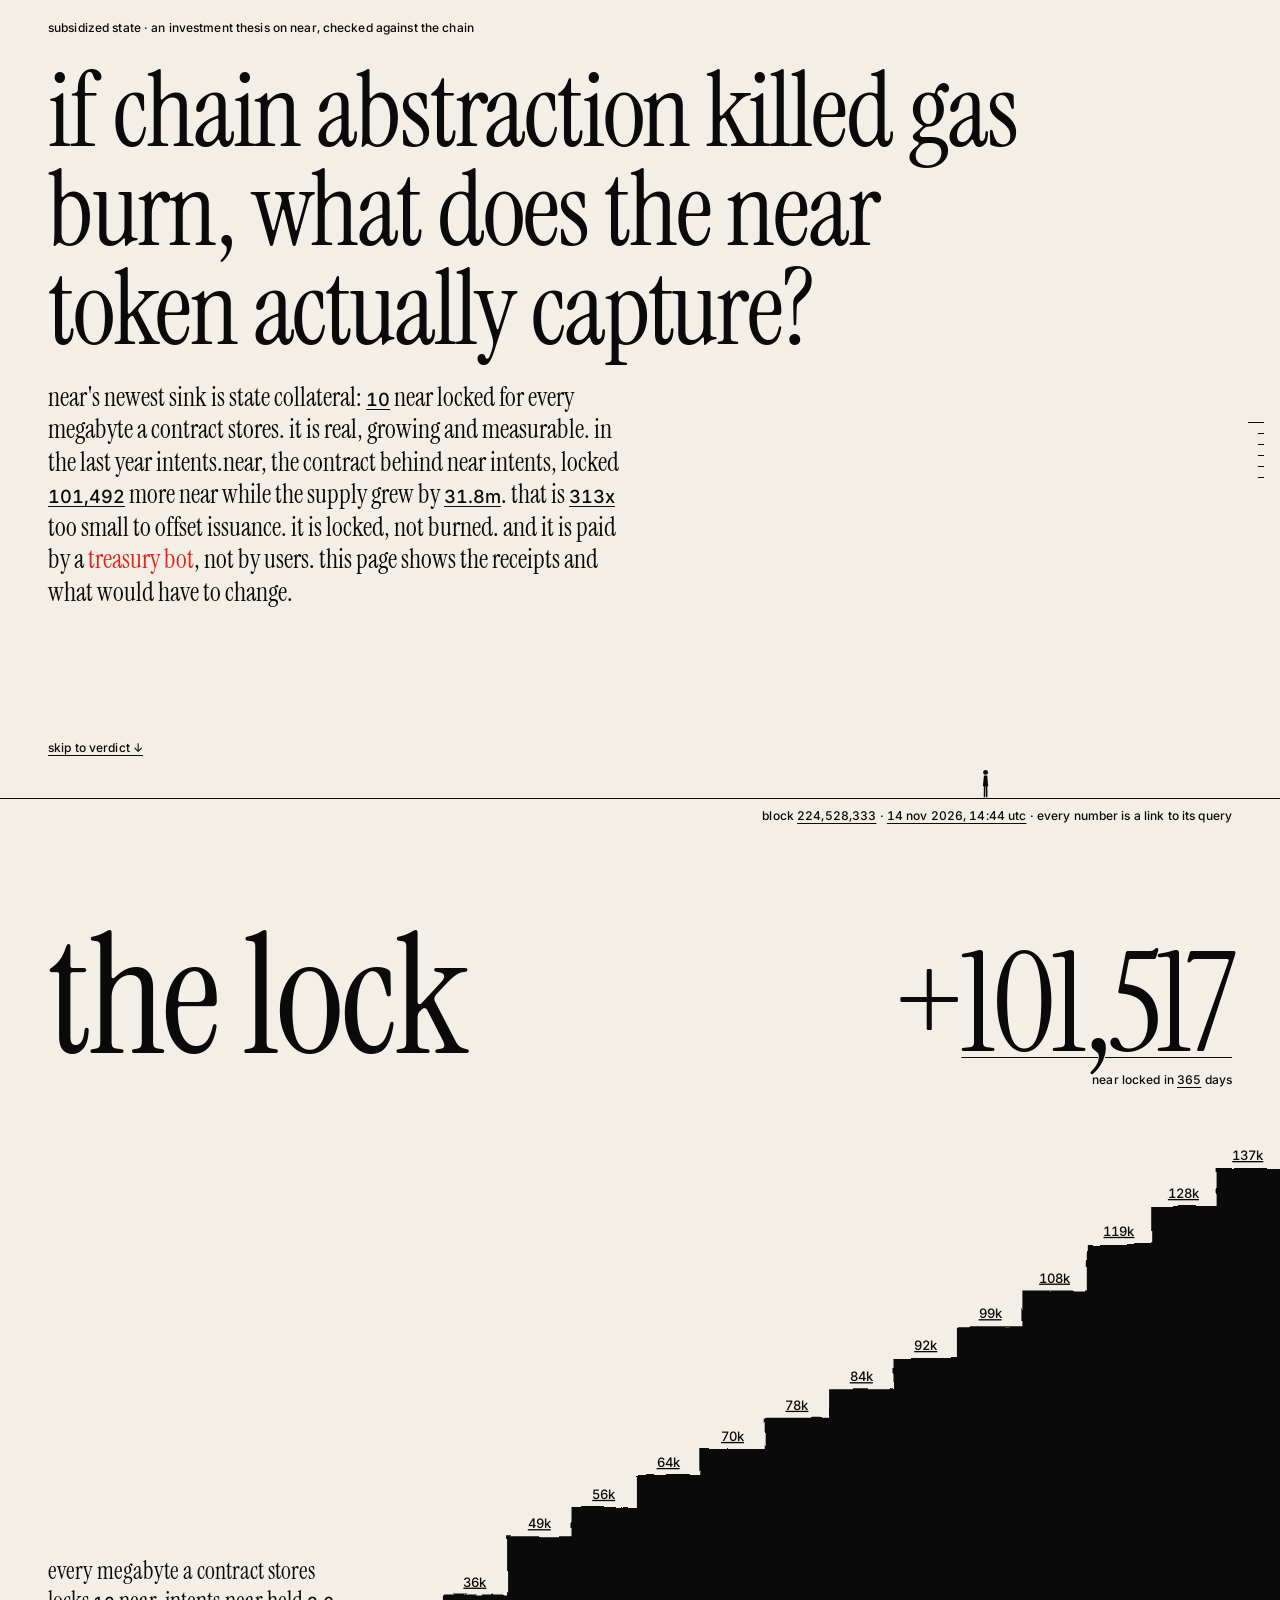
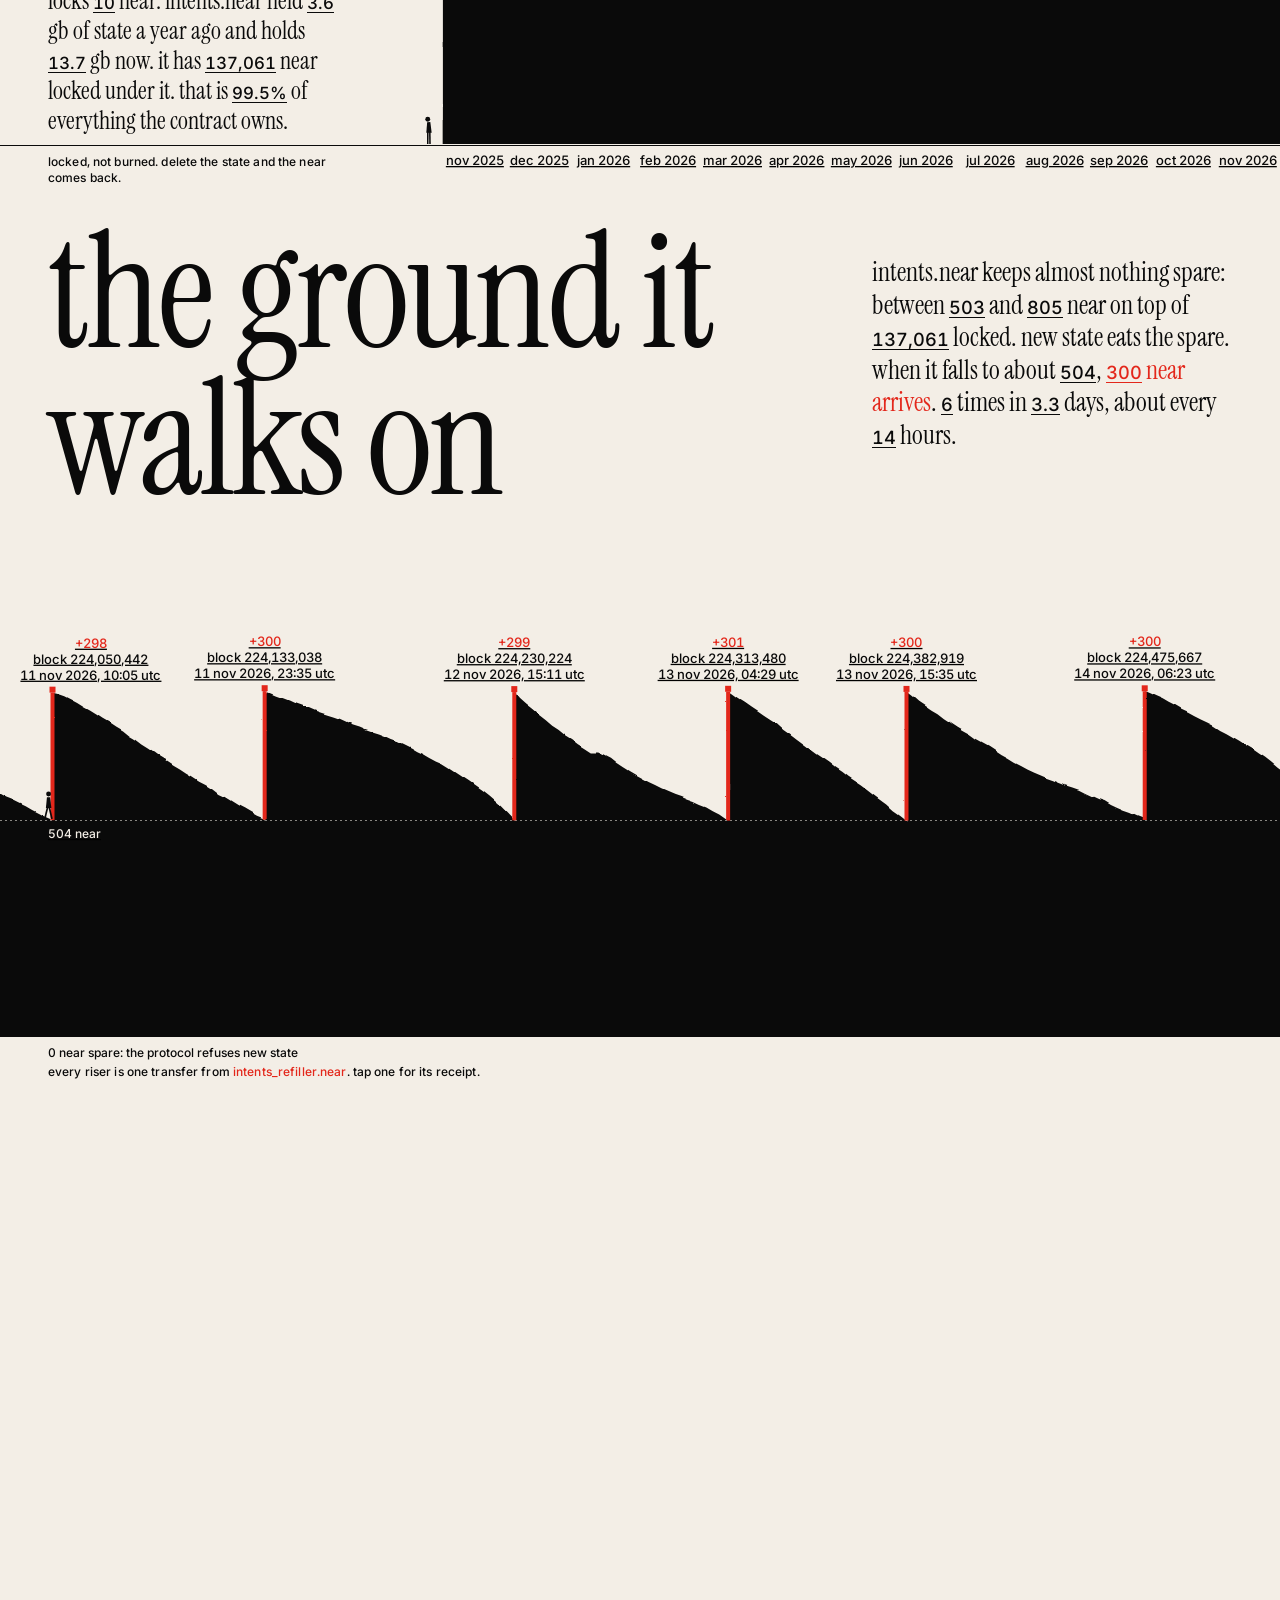
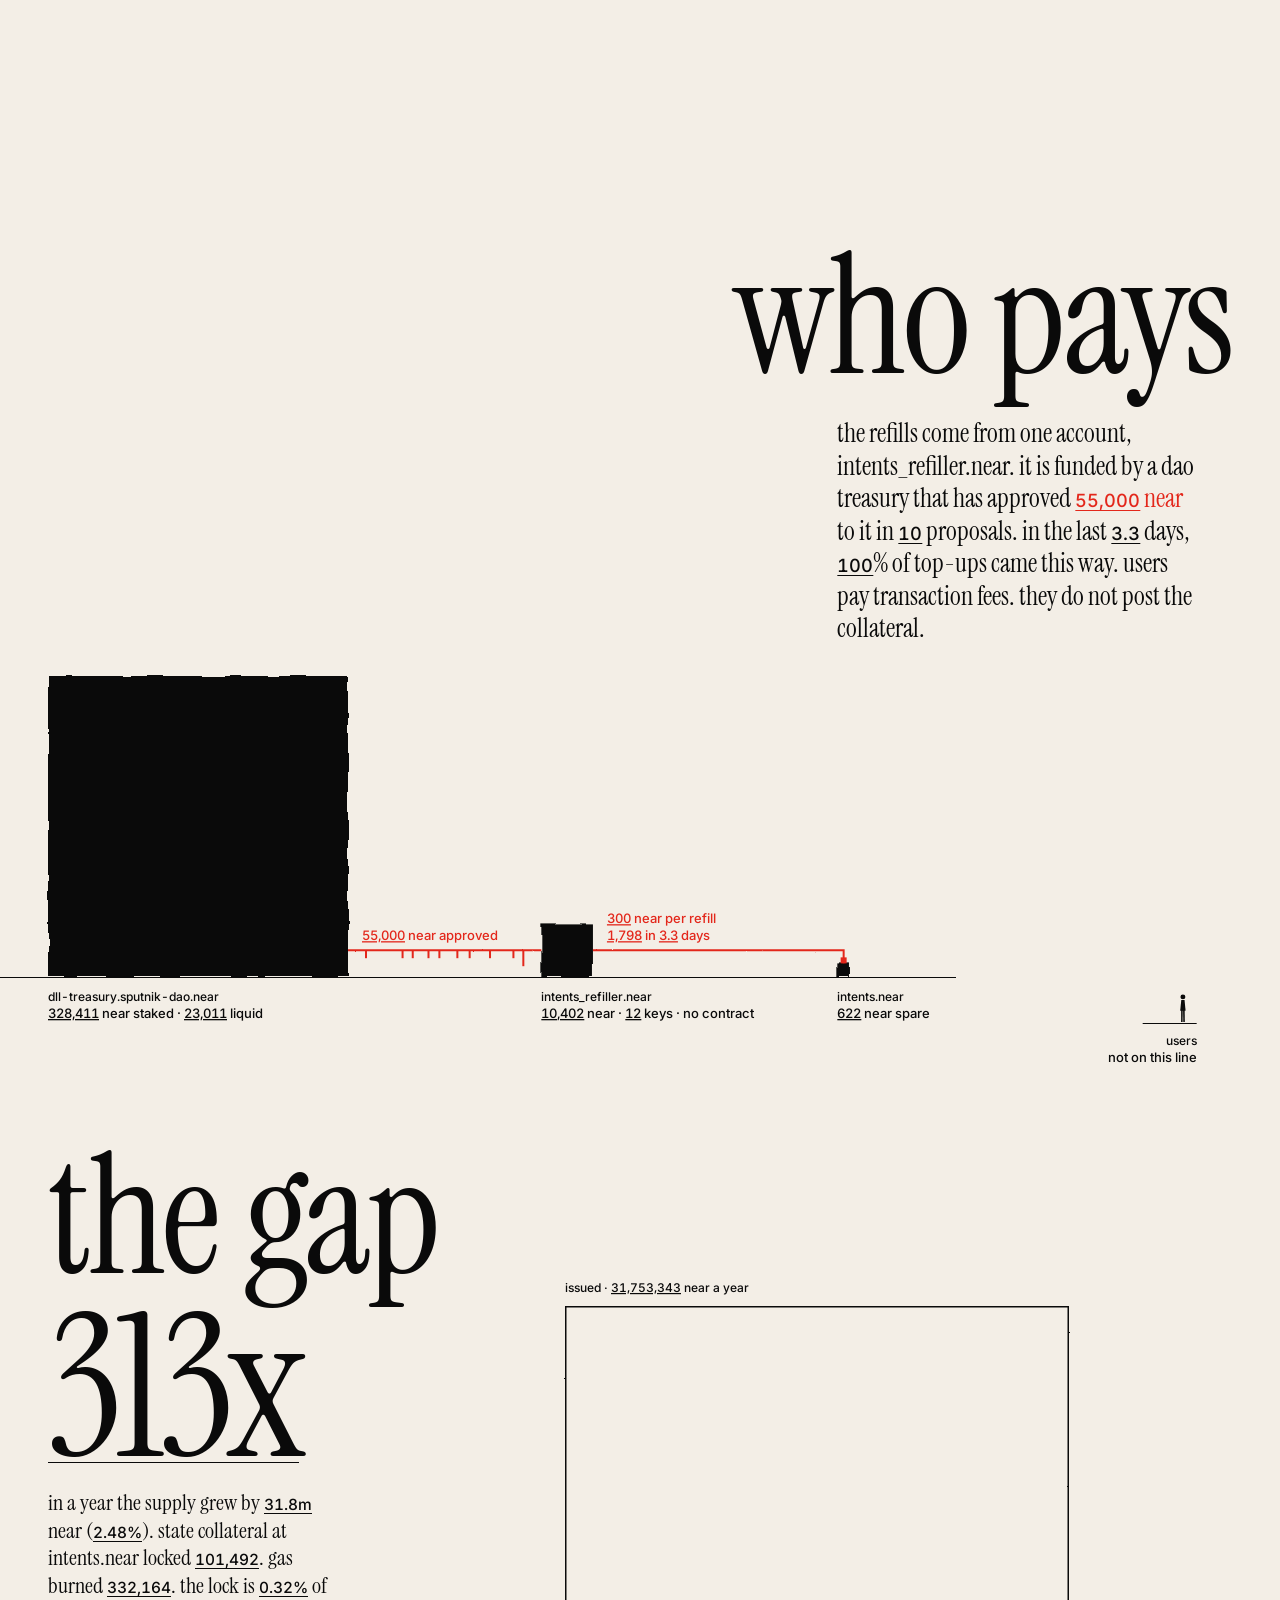
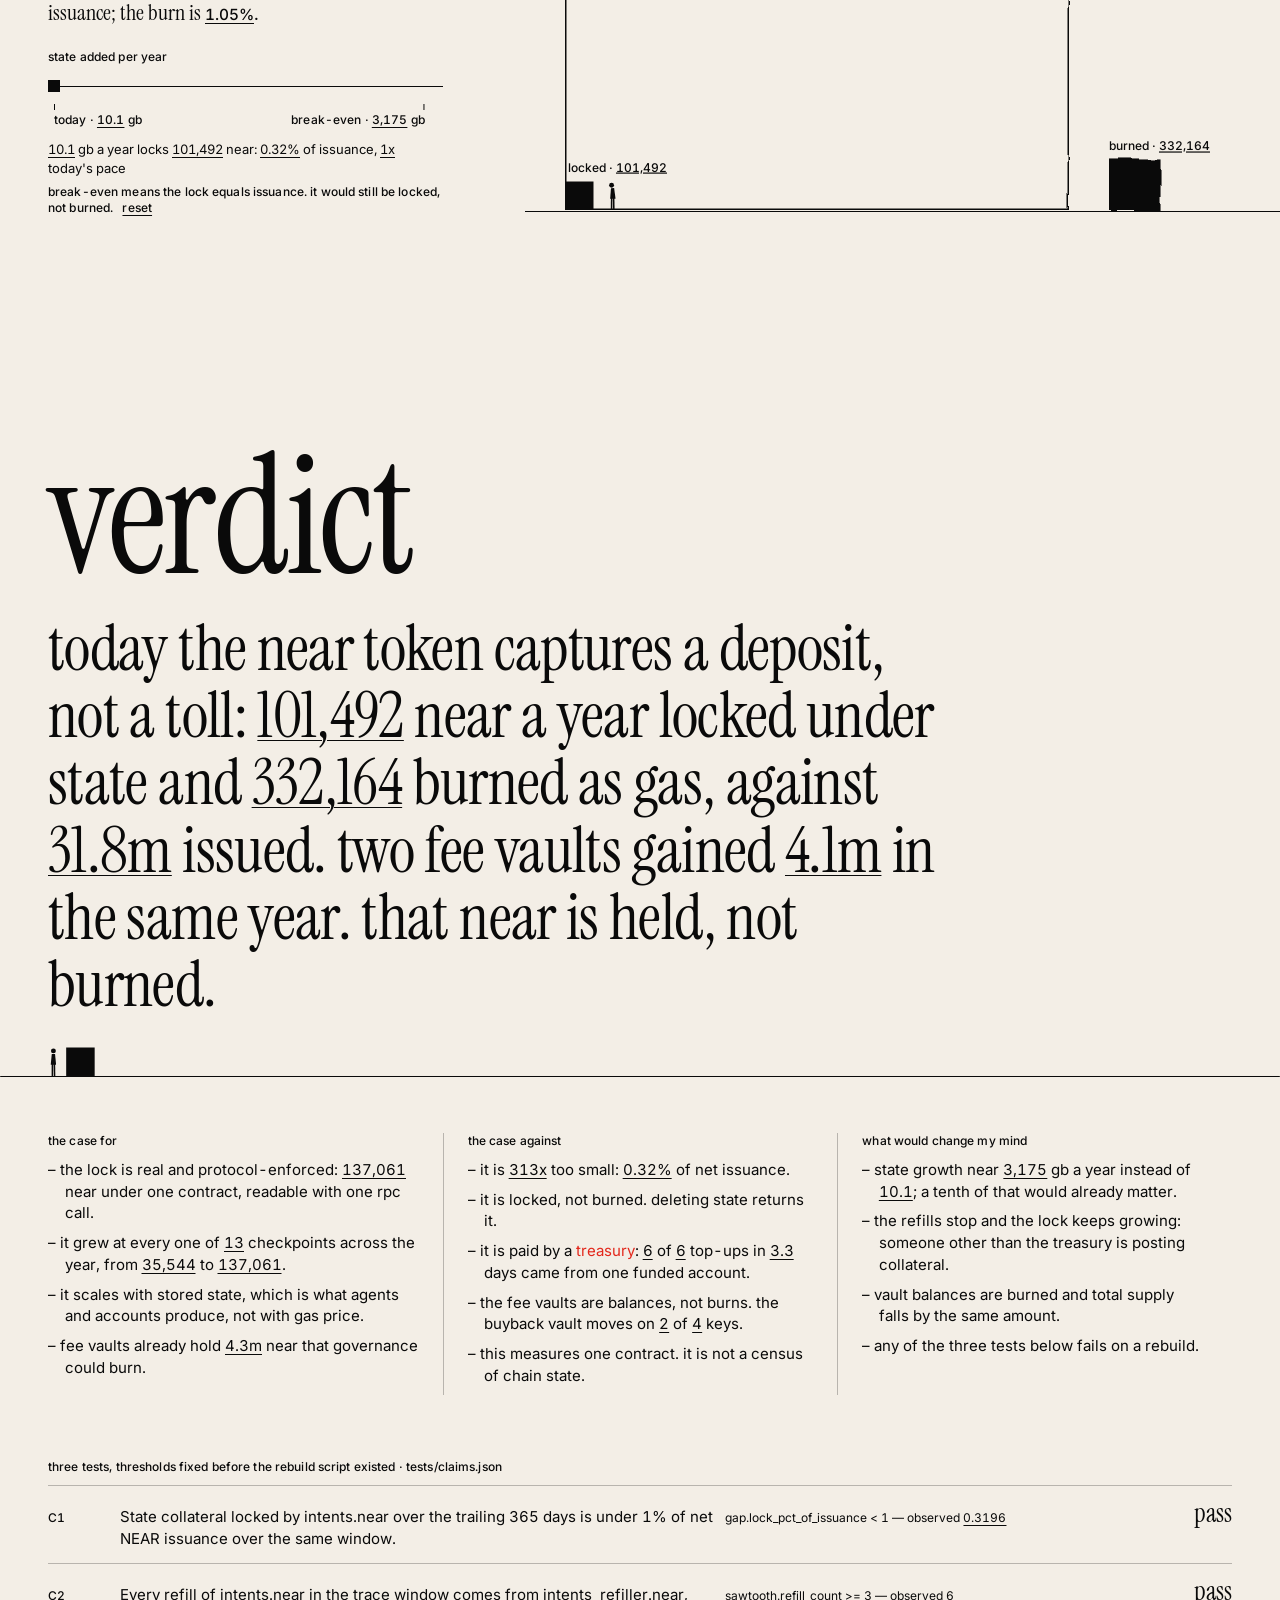
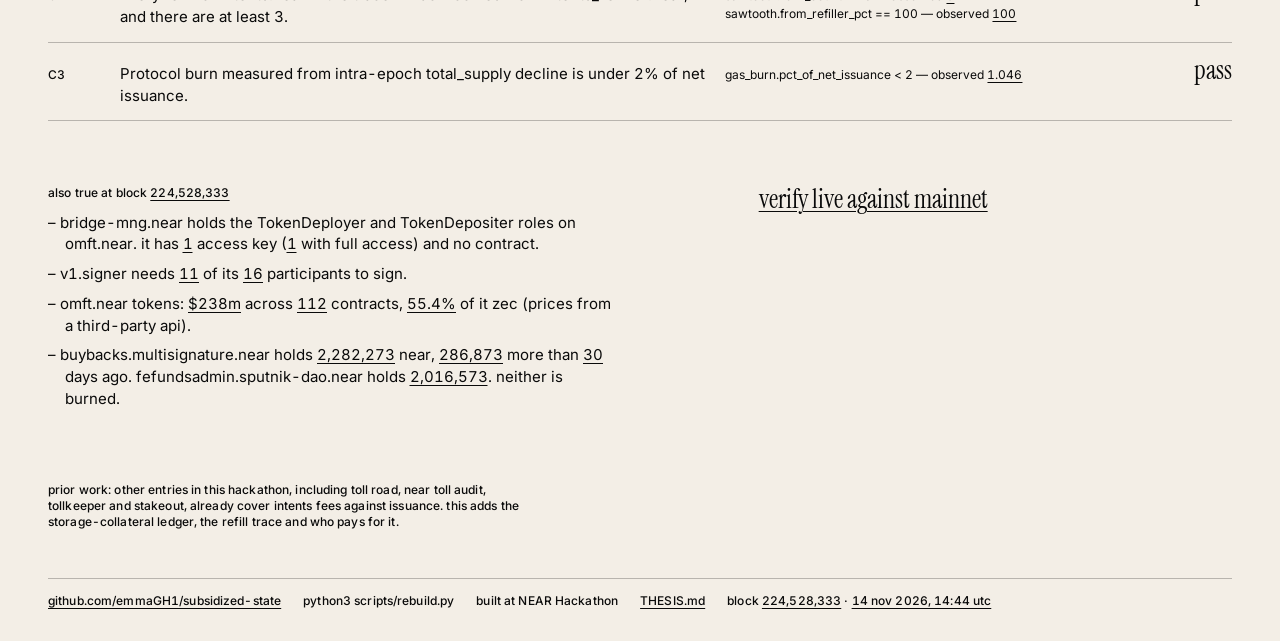
==== commit 10a87a8f: "Apply audit fixes: verdict includes fee vaults, clickable risers, real-data screenshots, honest test" ====
--- a/site/index.html
+++ b/site/index.html
@@ -65,7 +65,7 @@
 <section id="cover" class="sec s1" data-account="intents.near">
   <p class="label kicker">subsidized state · an investment thesis on near, checked against the chain</p>
   <h1 class="question">if chain abstraction killed gas burn, what does the near token actually capture?</h1>
-  <p class="lede bound">near's newest sink is state collateral: <a class="n" data-f="constants.near_per_mb" data-fmt="int"></a> near locked for every megabyte a contract stores. it is real, growing and measurable. in the last year its largest new source, intents.near, locked <a class="n" data-f="gap.lock_near_per_year" data-fmt="near0"></a> more near while the supply grew by <a class="n" data-f="gap.net_issuance_near_per_year" data-fmt="m1"></a>. that is <a class="n" data-f="gap.multiple" data-fmt="x0"></a> too small to offset issuance. it is locked, not burned. and it is paid by a <span class="r">treasury bot</span>, not by users. this page shows the receipts and what would have to change.</p>
+  <p class="lede bound">near's newest sink is state collateral: <a class="n" data-f="constants.near_per_mb" data-fmt="int"></a> near locked for every megabyte a contract stores. it is real, growing and measurable. in the last year intents.near, the contract behind near intents, locked <a class="n" data-f="gap.lock_near_per_year" data-fmt="near0"></a> more near while the supply grew by <a class="n" data-f="gap.net_issuance_near_per_year" data-fmt="m1"></a>. that is <a class="n" data-f="gap.multiple" data-fmt="x0"></a> too small to offset issuance. it is locked, not burned. and it is paid by a <span class="r">treasury bot</span>, not by users. this page shows the receipts and what would have to change.</p>
   <p class="fallback" hidden>data unavailable: run <code>python3 scripts/rebuild.py</code></p>
   <a class="label skip" href="#verdict">skip to verdict ↓</a>
   <svg class="ground draw" aria-hidden="true"></svg>
@@ -121,7 +121,7 @@
 <section id="verdict" class="sec s6" data-account="intents.near">
   <h2 class="hl">verdict</h2>
   <p class="fallback" hidden>data unavailable: run <code>python3 scripts/rebuild.py</code></p>
-  <p class="answer bound">today the near token captures a deposit, not a toll: <a class="n" data-f="gap.lock_near_per_year" data-fmt="near0"></a> near a year locked under state and <a class="n" data-f="gas_burn.burned_near_per_year" data-fmt="near0"></a> burned as gas, against <a class="n" data-f="gap.net_issuance_near_per_year" data-fmt="m1"></a> issued.</p>
+  <p class="answer bound">today the near token captures a deposit, not a toll: <a class="n" data-f="gap.lock_near_per_year" data-fmt="near0"></a> near a year locked under state and <a class="n" data-f="gas_burn.burned_near_per_year" data-fmt="near0"></a> burned as gas, against <a class="n" data-f="gap.net_issuance_near_per_year" data-fmt="m1"></a> issued. two fee vaults gained <a class="n" data-f="calc.vaults_change_365d" data-fmt="m1"></a> in the same year. that near is held, not burned.</p>
   <div class="vfig drawing" role="img"></div>
   <div class="cases bound">
     <div>
@@ -155,7 +155,7 @@
   </div>
 
   <div class="tests bound">
-    <h3 class="label">pre-registered tests · tests/claims.json</h3>
+    <h3 class="label">three tests, thresholds fixed before the rebuild script existed · tests/claims.json</h3>
     <div class="rows"></div>
   </div>
 
@@ -163,8 +163,8 @@
     <div class="facts">
       <h3 class="label">also true at block <a class="n" data-f="meta.head_block" data-fmt="int"></a></h3>
       <ul>
-        <li>bridge-mng.near holds the <span class="roles"></span> on omft.near. it has <a class="n" data-f="facts.bridge_mng.access_key_count" data-fmt="int"></a> <span class="plural" data-count="facts.bridge_mng.access_key_count" data-one="access key" data-many="access keys"></span>, <a class="n" data-f="facts.bridge_mng.full_access_key_count" data-fmt="int"></a> of them full access, and no contract.</li>
-        <li>v1.signer signs with a <a class="n" data-f="facts.v1_signer.threshold" data-fmt="int"></a>-of-<a class="n" data-f="facts.v1_signer.participants" data-fmt="int"></a> threshold.</li>
+        <li>bridge-mng.near holds the <span class="roles"></span> on omft.near. it has <a class="n" data-f="facts.bridge_mng.access_key_count" data-fmt="int"></a> <span class="plural" data-count="facts.bridge_mng.access_key_count" data-one="access key" data-many="access keys"></span> (<a class="n" data-f="facts.bridge_mng.full_access_key_count" data-fmt="int"></a> with full access) and no contract.</li>
+        <li>v1.signer needs <a class="n" data-f="facts.v1_signer.threshold" data-fmt="int"></a> of its <a class="n" data-f="facts.v1_signer.participants" data-fmt="int"></a> participants to sign.</li>
         <li>omft.near tokens: <a class="n" data-f="facts.omft_float.total_usd" data-fmt="usd0m"></a> across <a class="n" data-f="facts.omft_float.contracts_queried" data-fmt="int"></a> contracts, <a class="n" data-f="facts.omft_float.zec_share_pct" data-fmt="pct1"></a> of it zec (prices from a third-party api).</li>
         <li>buybacks.multisignature.near holds <a class="n" data-f="vaults.buybacks.balance_near" data-fmt="near0"></a> near, <a class="n" data-f="vaults.buybacks.net_change_30d_near" data-fmt="near0"></a> more than <a class="n" data-f="issuance.d30.days" data-fmt="int"></a> days ago. fefundsadmin.sputnik-dao.near holds <a class="n" data-f="vaults.fefunds.balance_near" data-fmt="near0"></a>. neither is burned.</li>
       </ul>
--- a/site/style.css
+++ b/site/style.css
@@ -130,7 +130,7 @@
 
 /* ---------- 2 · the lock ---------- */
 .s2 { display: flex; flex-direction: column; padding-bottom: 24px; }
-.s2 .hl { position: relative; z-index: 1; }
+.s2 .hl { position: relative; z-index: 1; pointer-events: none; }
 .s2 .big { position: absolute; top: calc(var(--strip-h) + 26px); right: var(--g); text-align: right; display: flex; flex-direction: column; align-items: flex-end; gap: 6px; }
 .s2 .bignum { font-size: 44px; }
 .s2 .copy { margin-top: 22px; }
@@ -247,3 +247,7 @@
 .js-motion .s6 .answer, .js-motion .s6 .vfig, .js-motion .s6 .cases { opacity: 0; transform: translateY(12px); transition: opacity .9s var(--ease), transform .9s var(--ease); }
 .js-motion .s6.in .answer, .js-motion .s6.in .vfig, .js-motion .s6.in .cases { opacity: 1; transform: none; }
 @media (prefers-reduced-motion: reduce) { *, *::before, *::after { animation: none !important; transition: none !important; } }
+
+/* drawings laid over copy must not swallow clicks: only painted marks take the pointer */
+.s3 svg.fix, .s4 .drawing svg { pointer-events: none; }
+.s3 svg.fix > *, .s4 .drawing svg > * { pointer-events: auto; }
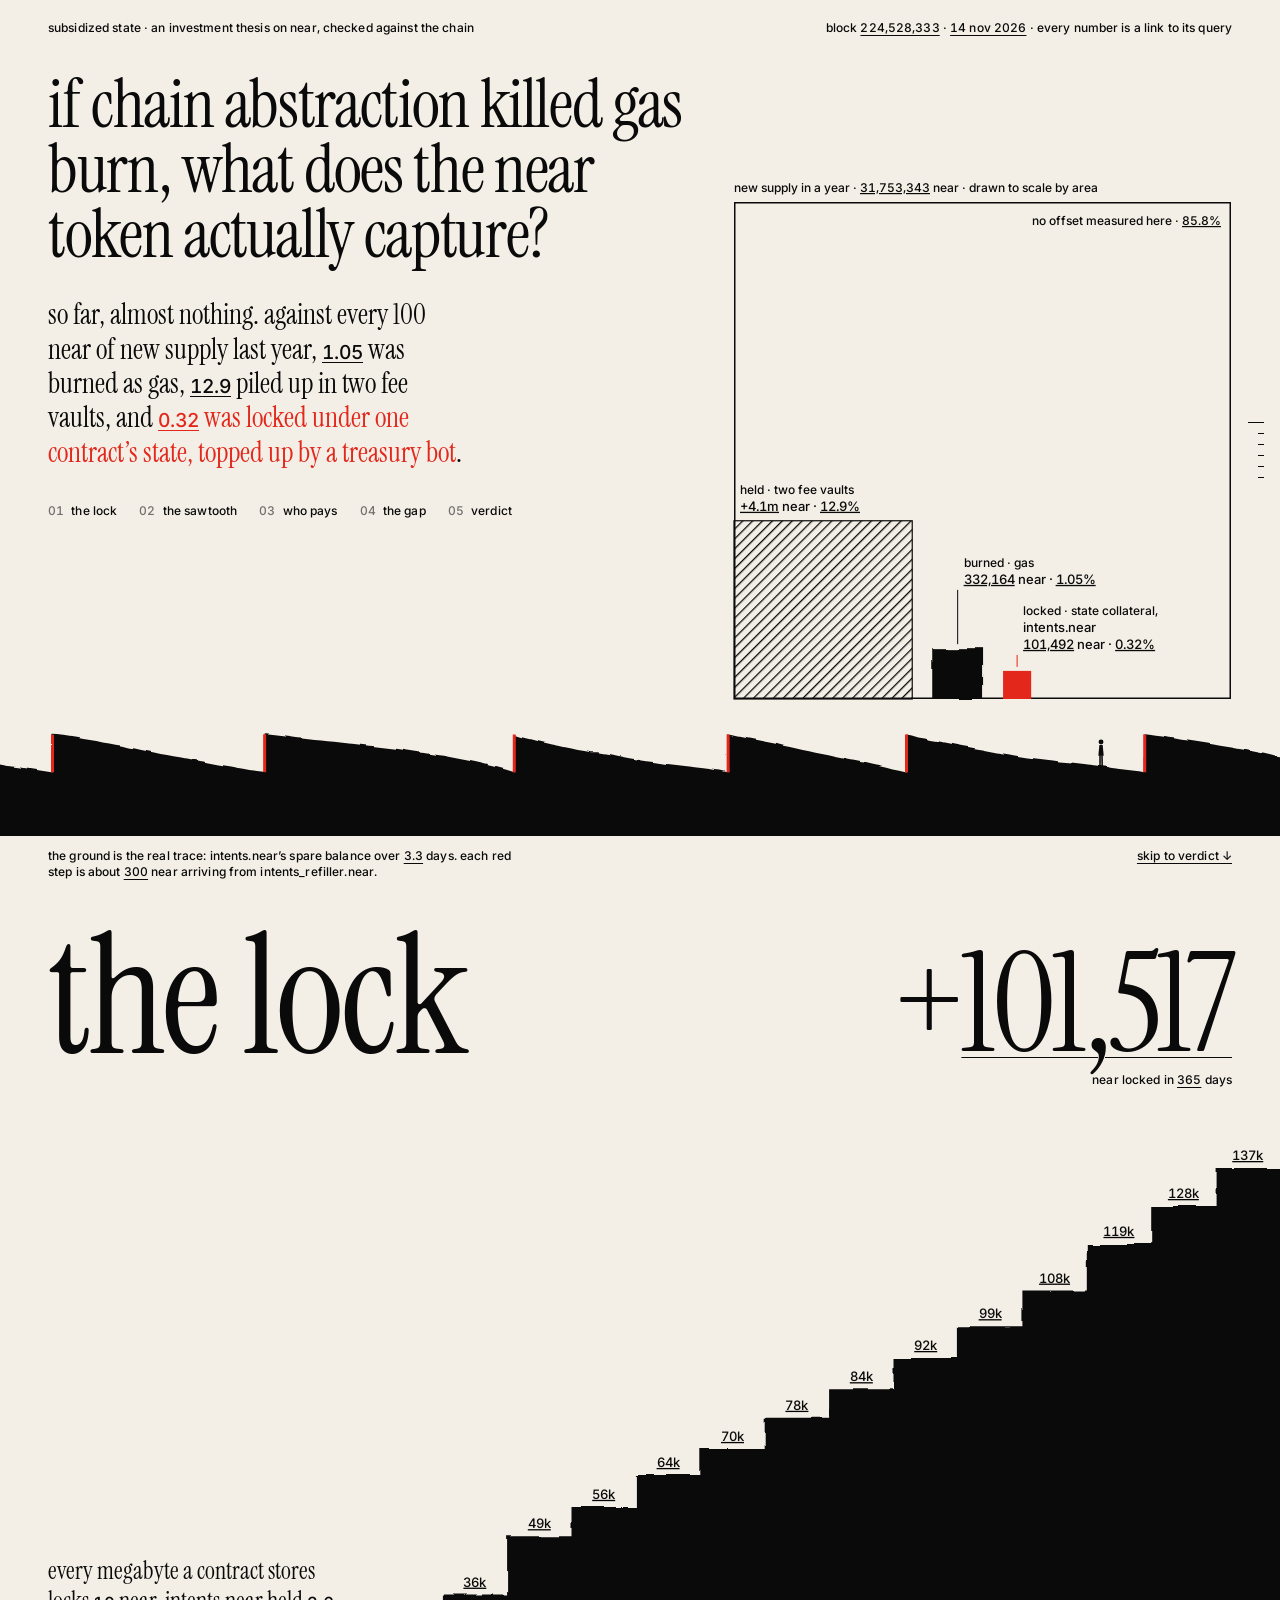
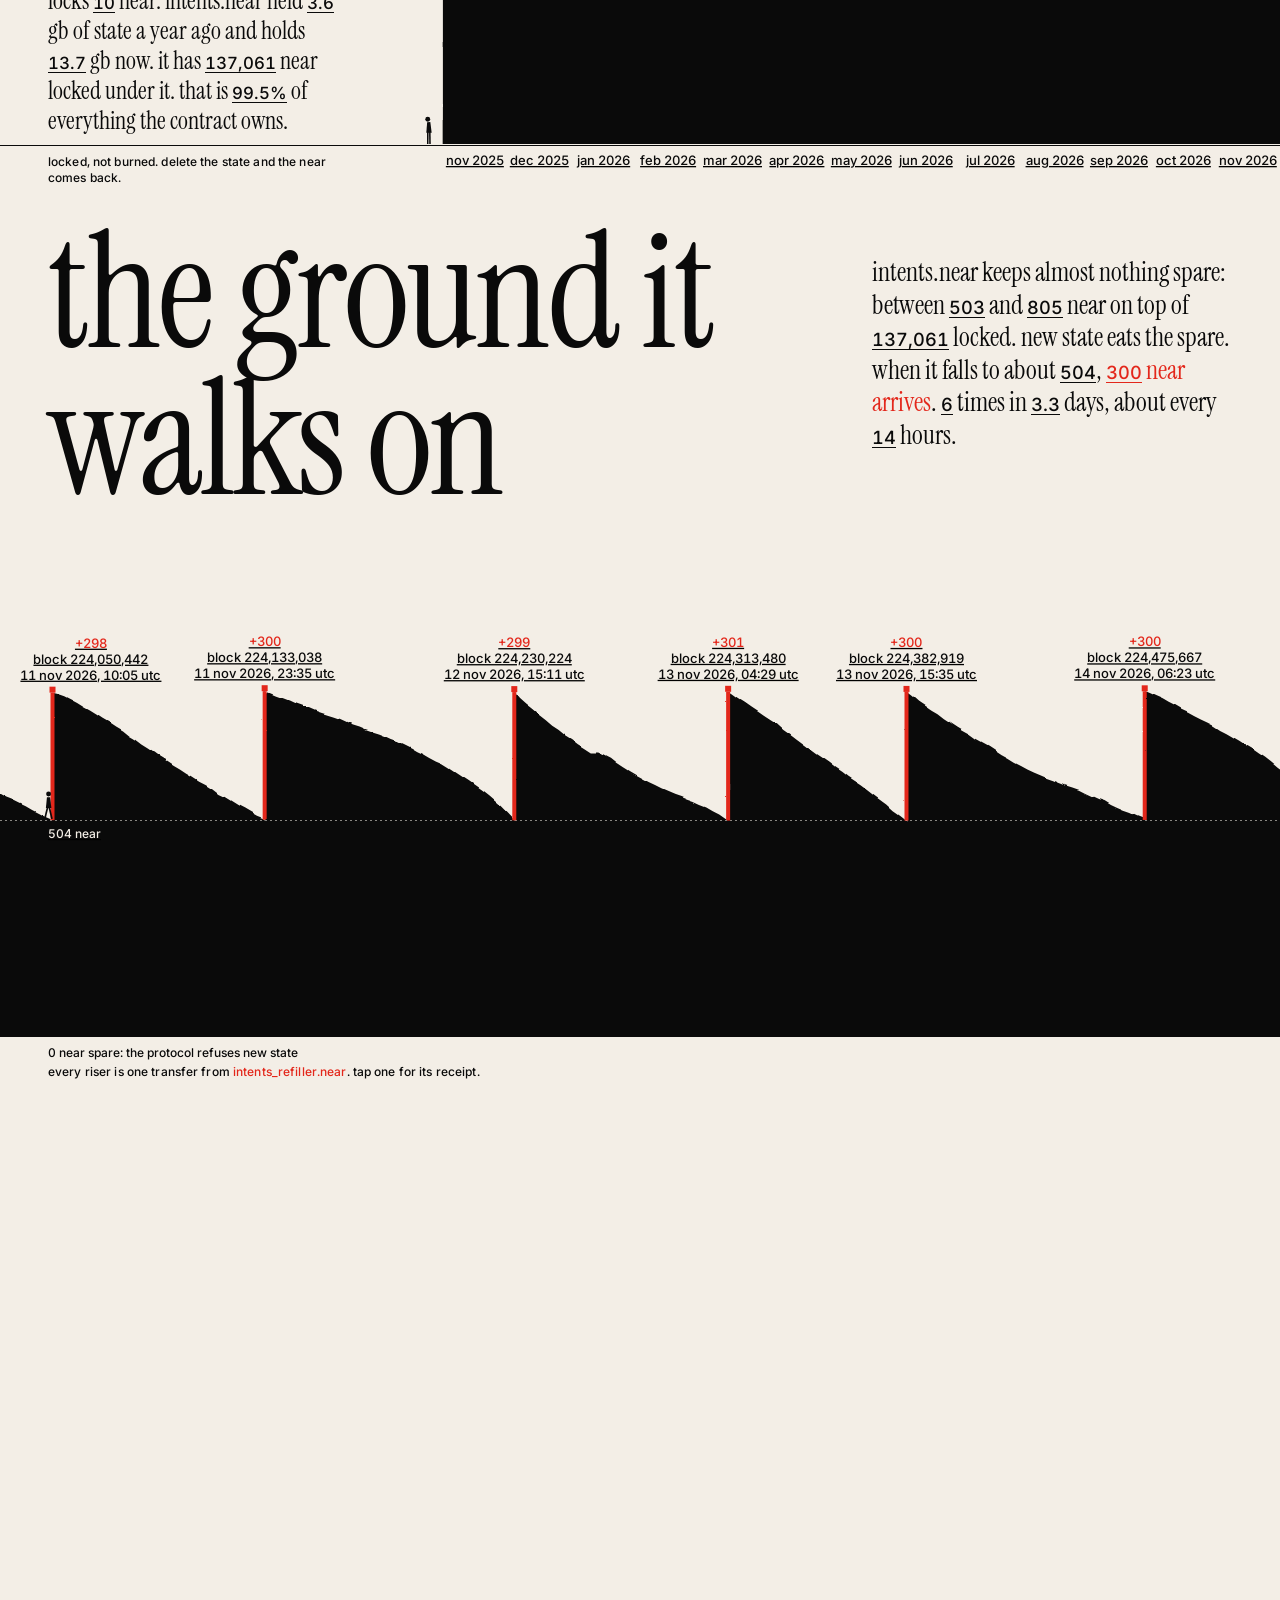
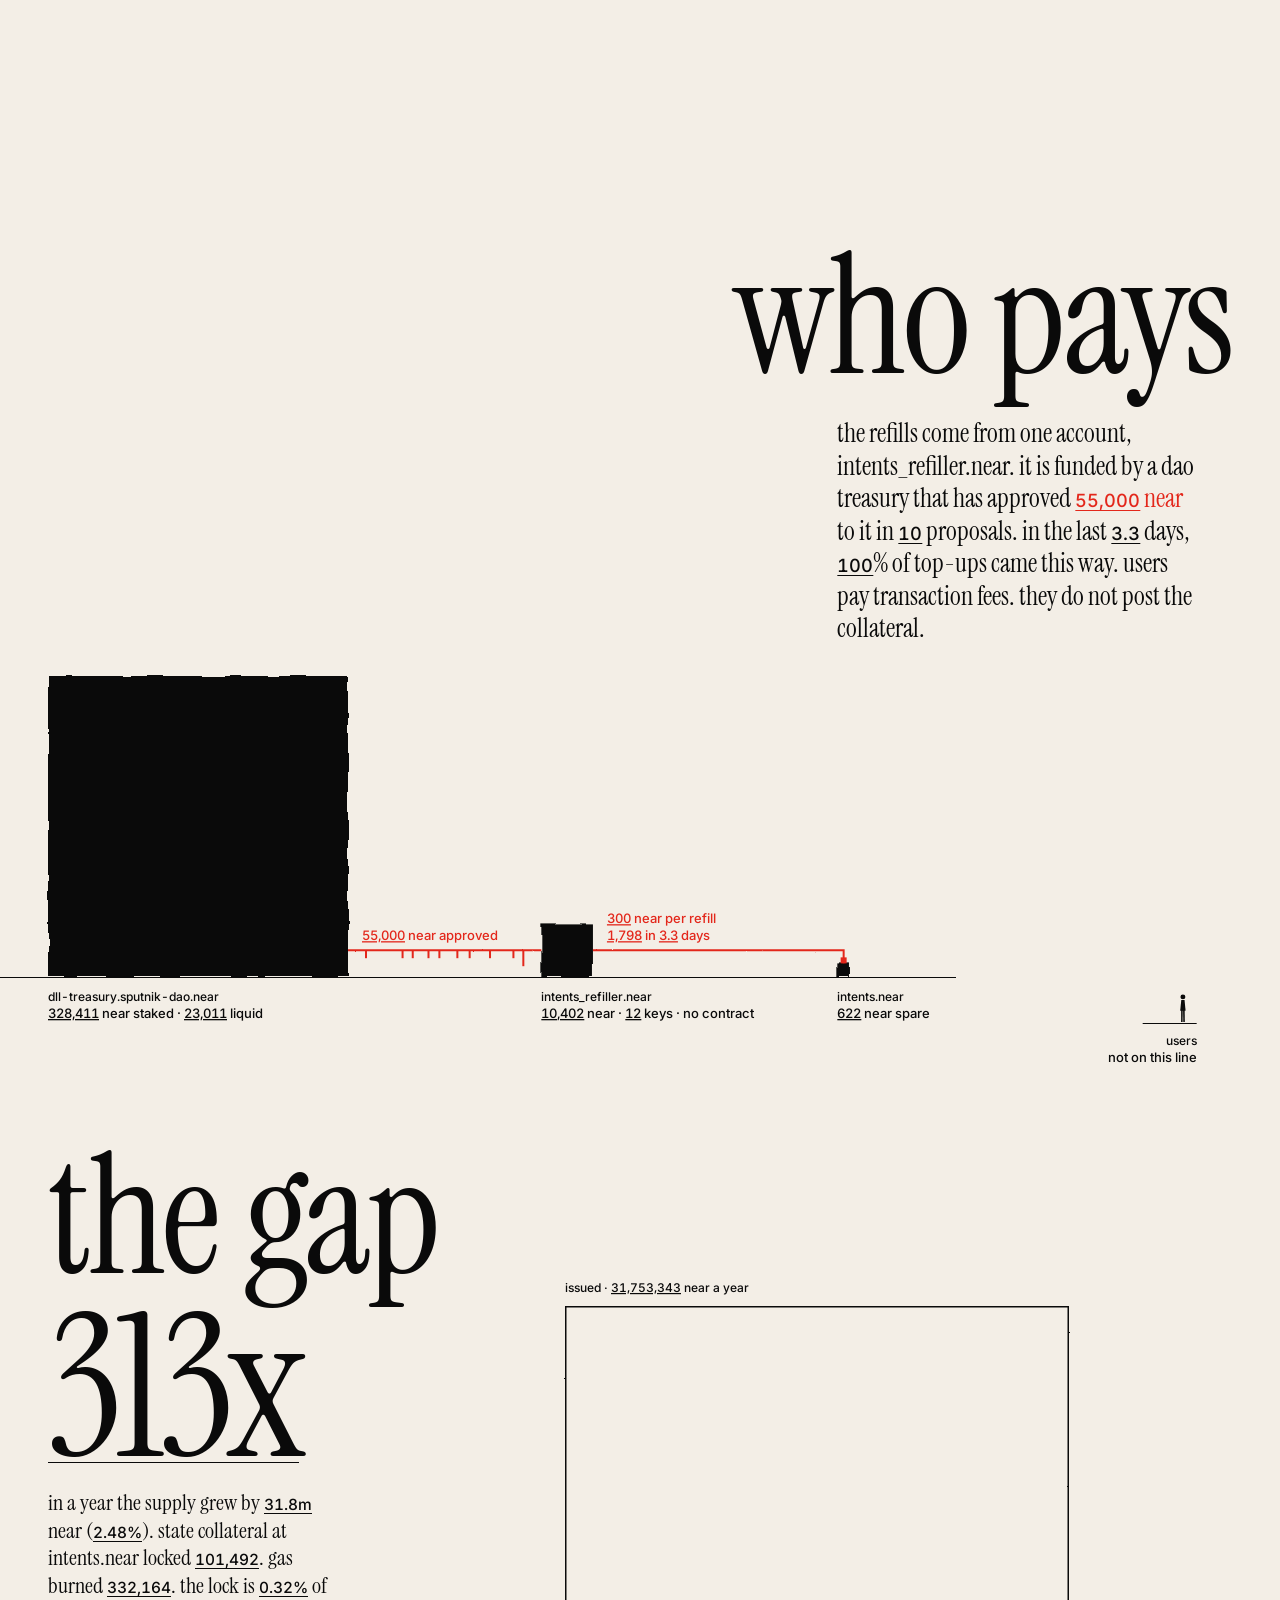
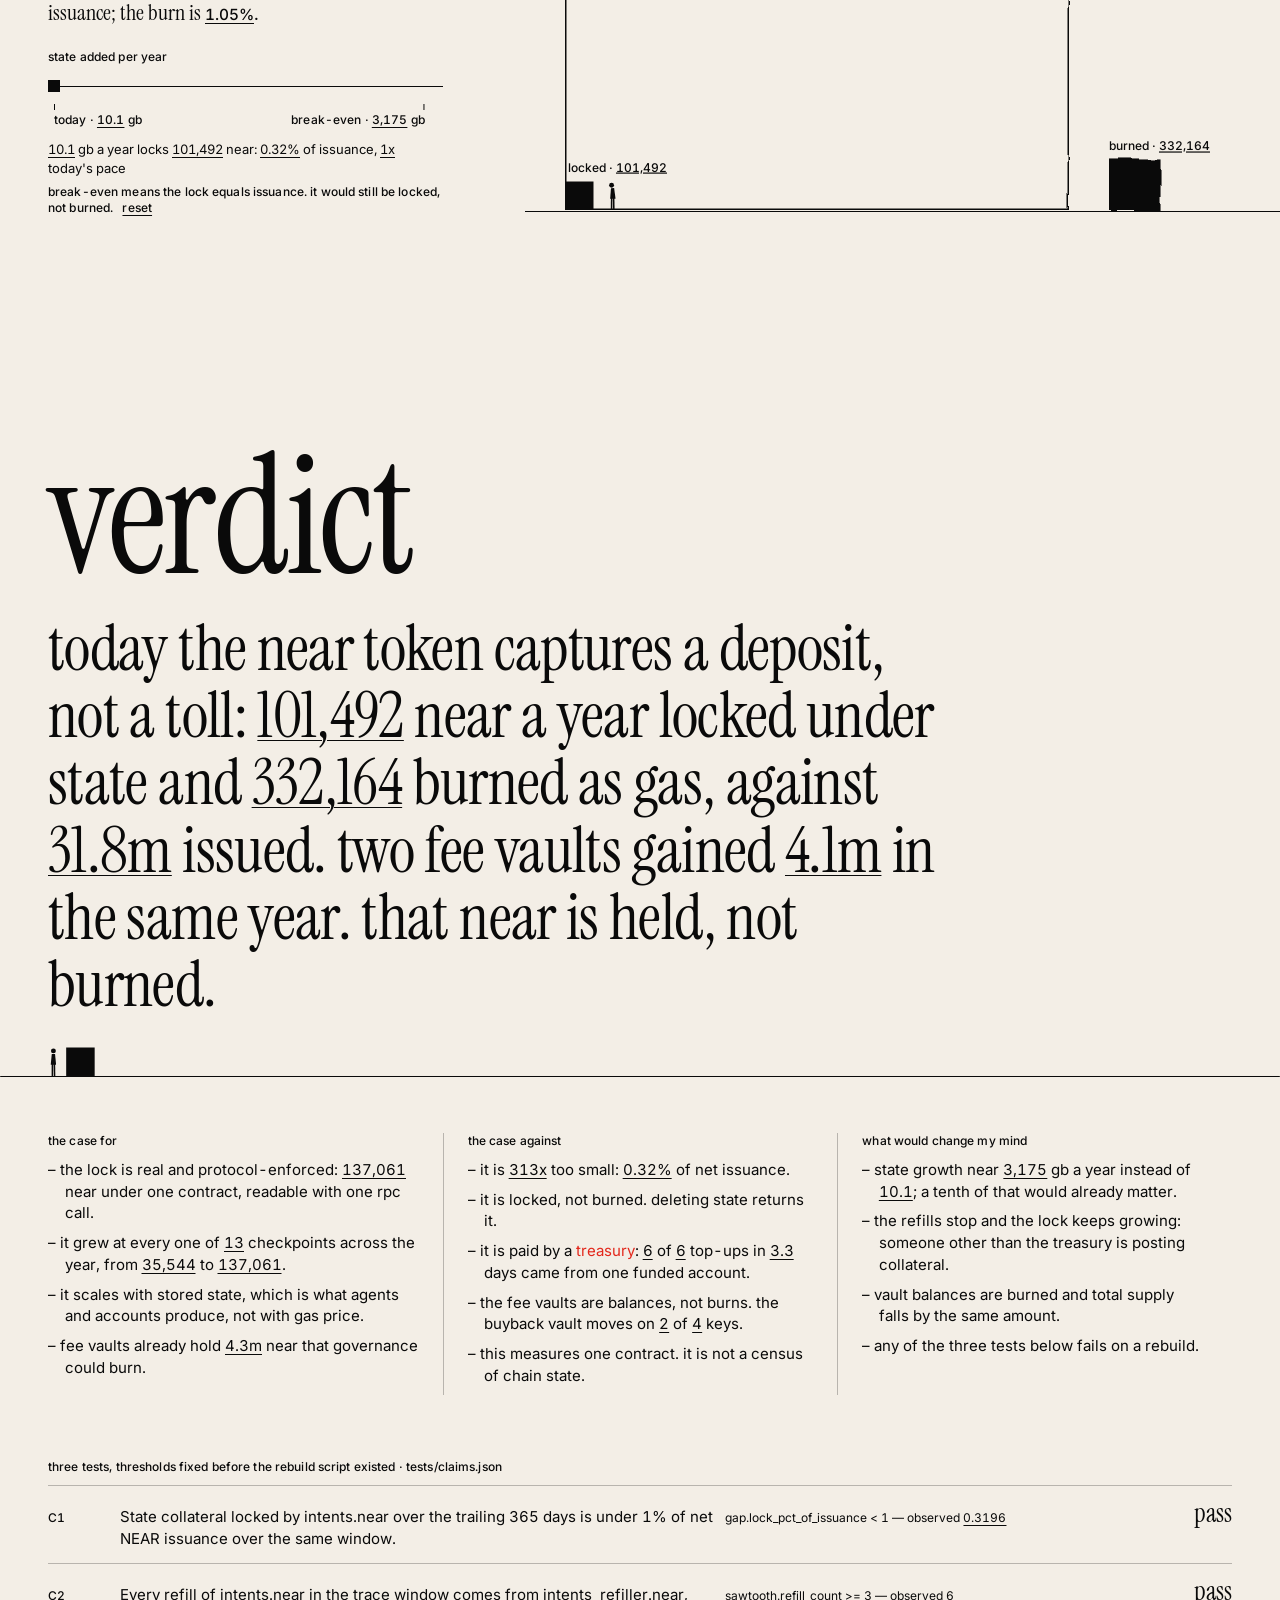
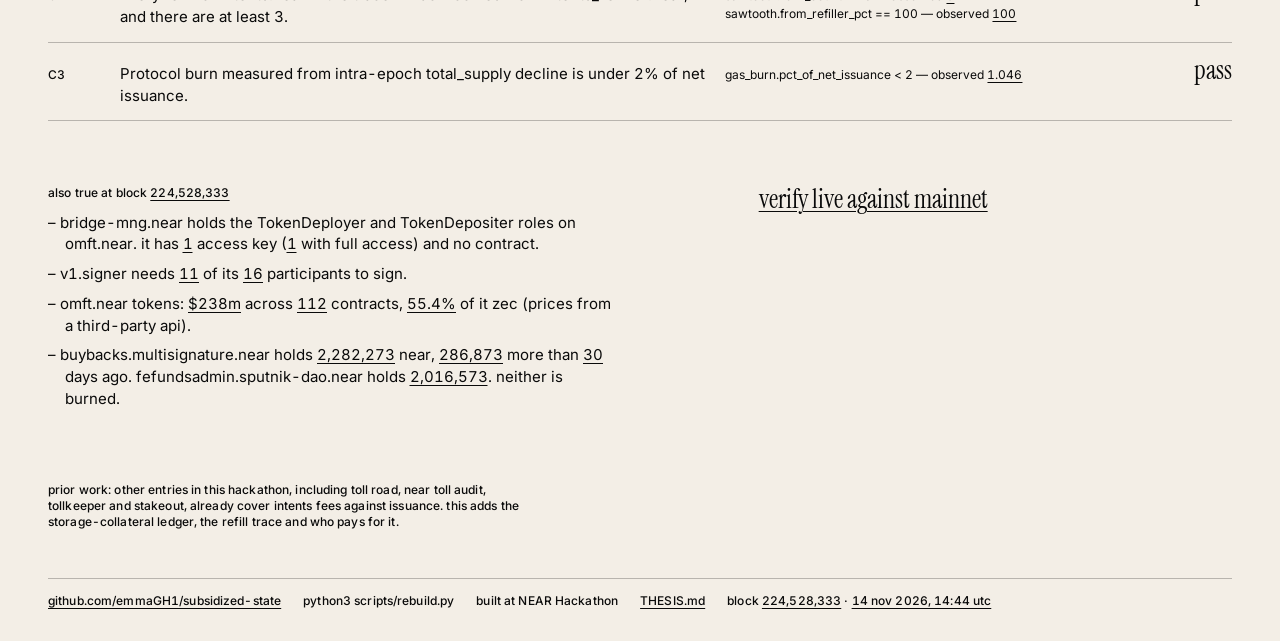
==== commit 1b6db631: "Cover: answer first, ledger square to scale, real trace as ground, chapter index Co-Authored-By: Cla" ====
--- a/site/index.html
+++ b/site/index.html
@@ -64,12 +64,21 @@
 <!-- 1 · cover -->
 <section id="cover" class="sec s1" data-account="intents.near">
   <p class="label kicker">subsidized state · an investment thesis on near, checked against the chain</p>
+  <p class="label blockline bound">block <a class="n" data-f="meta.head_block" data-fmt="int"></a> · <a class="n" data-f="meta.head_timestamp_utc" data-fmt="date"></a> · every number is a link to its query</p>
   <h1 class="question">if chain abstraction killed gas burn, what does the near token actually capture?</h1>
-  <p class="lede bound">near's newest sink is state collateral: <a class="n" data-f="constants.near_per_mb" data-fmt="int"></a> near locked for every megabyte a contract stores. it is real, growing and measurable. in the last year intents.near, the contract behind near intents, locked <a class="n" data-f="gap.lock_near_per_year" data-fmt="near0"></a> more near while the supply grew by <a class="n" data-f="gap.net_issuance_near_per_year" data-fmt="m1"></a>. that is <a class="n" data-f="gap.multiple" data-fmt="x0"></a> too small to offset issuance. it is locked, not burned. and it is paid by a <span class="r">treasury bot</span>, not by users. this page shows the receipts and what would have to change.</p>
-  <p class="fallback" hidden>data unavailable: run <code>python3 scripts/rebuild.py</code></p>
+  <p class="lede answer1 bound">so far, almost nothing. against every 100 near of new supply last year, <a class="n" data-f="gas_burn.pct_of_net_issuance" data-fmt="num2"></a> was burned as gas, <a class="n" data-f="calc.vaults_pct_of_issuance" data-fmt="num1"></a> piled up in two fee vaults, and <span class="r"><a class="n" data-f="gap.lock_pct_of_issuance" data-fmt="num2"></a> was locked under one contract&rsquo;s state, topped up by a treasury bot</span>.</p>
+  <ol class="label chapters">
+    <li><a href="#lock"><span>01</span> the lock</a></li>
+    <li><a href="#sawtooth"><span>02</span> the sawtooth</a></li>
+    <li><a href="#payer"><span>03</span> who pays</a></li>
+    <li><a href="#gap"><span>04</span> the gap</a></li>
+    <li><a href="#verdict"><span>05</span> verdict</a></li>
+  </ol>
+  <div class="ledger drawing" role="img"></div>
+  <p class="fallback" hidden>data unavailable: run <code>python3 scripts/rebuild.py</code></p>
+  <svg class="ground drawing" role="img"></svg>
+  <p class="label caption bound">the ground is the real trace: intents.near&rsquo;s spare balance over <a class="n" data-f="sawtooth.window.days" data-fmt="num1"></a> days. each red step is about <a class="n" data-f="sawtooth.refill_amount_median_near" data-fmt="near0"></a> near arriving from intents_refiller.near.</p>
   <a class="label skip" href="#verdict">skip to verdict ↓</a>
-  <svg class="ground draw" aria-hidden="true"></svg>
-  <p class="label blockline bound">block <a class="n" data-f="meta.head_block" data-fmt="int"></a> · <a class="n" data-f="meta.head_timestamp_utc" data-fmt="datetime"></a> · every number is a link to its query</p>
 </section>
 
 <!-- 2 · the lock -->
--- a/site/style.css
+++ b/site/style.css
@@ -113,19 +113,35 @@
 .strip .q-out:empty { display: none; }
 
 /* ---------- 1 · cover ---------- */
-.s1 { display: flex; flex-direction: column; padding-bottom: 20px; }
-.s1 .kicker { max-width: 34ch; }
-.s1 .question { font-family: var(--serif); font-weight: 400; font-size: var(--q); line-height: .95; letter-spacing: -.02em; text-transform: lowercase; margin: 28px 0 0; max-width: 12em; }
-.s1 .lede { margin-top: 28px; }
-.s1 .skip { margin-top: auto; padding-top: 40px; align-self: flex-start; }
-.s1 .ground { margin: 10px calc(-1 * var(--g)) 0; }
-.s1 .blockline { margin-top: 10px; min-height: 9svh; }
-@media (min-width: 1024px) {
+/* phones: headline, answer, square, ground. wide or landscape: answer left, square right, ground across */
+.s1 { display: grid; grid-template-columns: minmax(0, 1fr); grid-template-areas: "kick" "q" "ans" "led" "ground" "cap" "chap" "block" "skip"; align-content: start; padding-bottom: 20px; }
+.s1 .kicker { grid-area: kick; max-width: 34ch; }
+.s1 .blockline { grid-area: block; margin-top: 14px; }
+.s1 .question { grid-area: q; font-family: var(--serif); font-weight: 400; font-size: 40px; line-height: .96; letter-spacing: -.02em; text-transform: lowercase; margin: 22px 0 0; max-width: 12em; }
+.s1 .answer1 { grid-area: ans; margin-top: 20px; max-width: 30ch; }
+.s1 .ledger { grid-area: led; margin-top: 30px; }
+.s1 .ground { grid-area: ground; margin: 40px calc(-1 * var(--g)) 0; }
+.s1 .caption { grid-area: cap; margin-top: 10px; max-width: 60ch; }
+.s1 .chapters { grid-area: chap; margin-top: 22px; }
+.s1 .skip { grid-area: skip; margin-top: 14px; justify-self: start; }
+.s1 .fallback { grid-area: led; }
+.chapters { list-style: none; padding: 0; display: flex; flex-wrap: wrap; gap: 8px 22px; }
+.chapters a { text-decoration: none; white-space: nowrap; }
+.chapters a:hover { text-decoration: underline; }
+.chapters span { opacity: .55; margin-right: 4px; }
+@media (min-width: 1024px), (min-width: 700px) and (orientation: landscape) {
+  .s1 { min-height: 100svh; grid-template-columns: minmax(0, 1fr) auto; column-gap: 48px;
+    grid-template-rows: auto auto auto auto 1fr auto auto;
+    grid-template-areas: "kick block" "q led" "ans led" "chap led" ". led" "ground ground" "cap skip"; }
+  .s1 .blockline { margin: 0; text-align: right; }
+  .s1 .question { font-size: clamp(30px, min(5.3vw, 8.4vh), 84px); max-width: 11.5em; margin-top: max(16px, 4vh); }
+  .s1 .answer1 { font-size: clamp(17px, min(2.15vw, 3.5vh), 32px); max-width: 32ch; margin-top: max(14px, 3.4vh); }
   .s1 .kicker { max-width: none; }
-  .s1 .question { max-width: calc((100vw - 96px) * 10 / 12); margin-top: 26px; }
-  .s1 .lede { max-width: calc((100vw - 96px) * 6 / 12); margin-top: 22px; }
-  .s1 .skip { padding-top: 16px; }
-  .s1 .blockline { text-align: right; min-height: 8svh; }
+  .s1 .chapters { margin-top: max(14px, 3.6vh); }
+  .s1 .ledger { align-self: end; justify-self: end; margin-top: 18px; }
+  .s1 .ground { margin-top: 18px; align-self: end; }
+  .s1 .caption { margin-top: 12px; }
+  .s1 .skip { margin-top: 12px; justify-self: end; }
 }
 
 /* ---------- 2 · the lock ---------- */
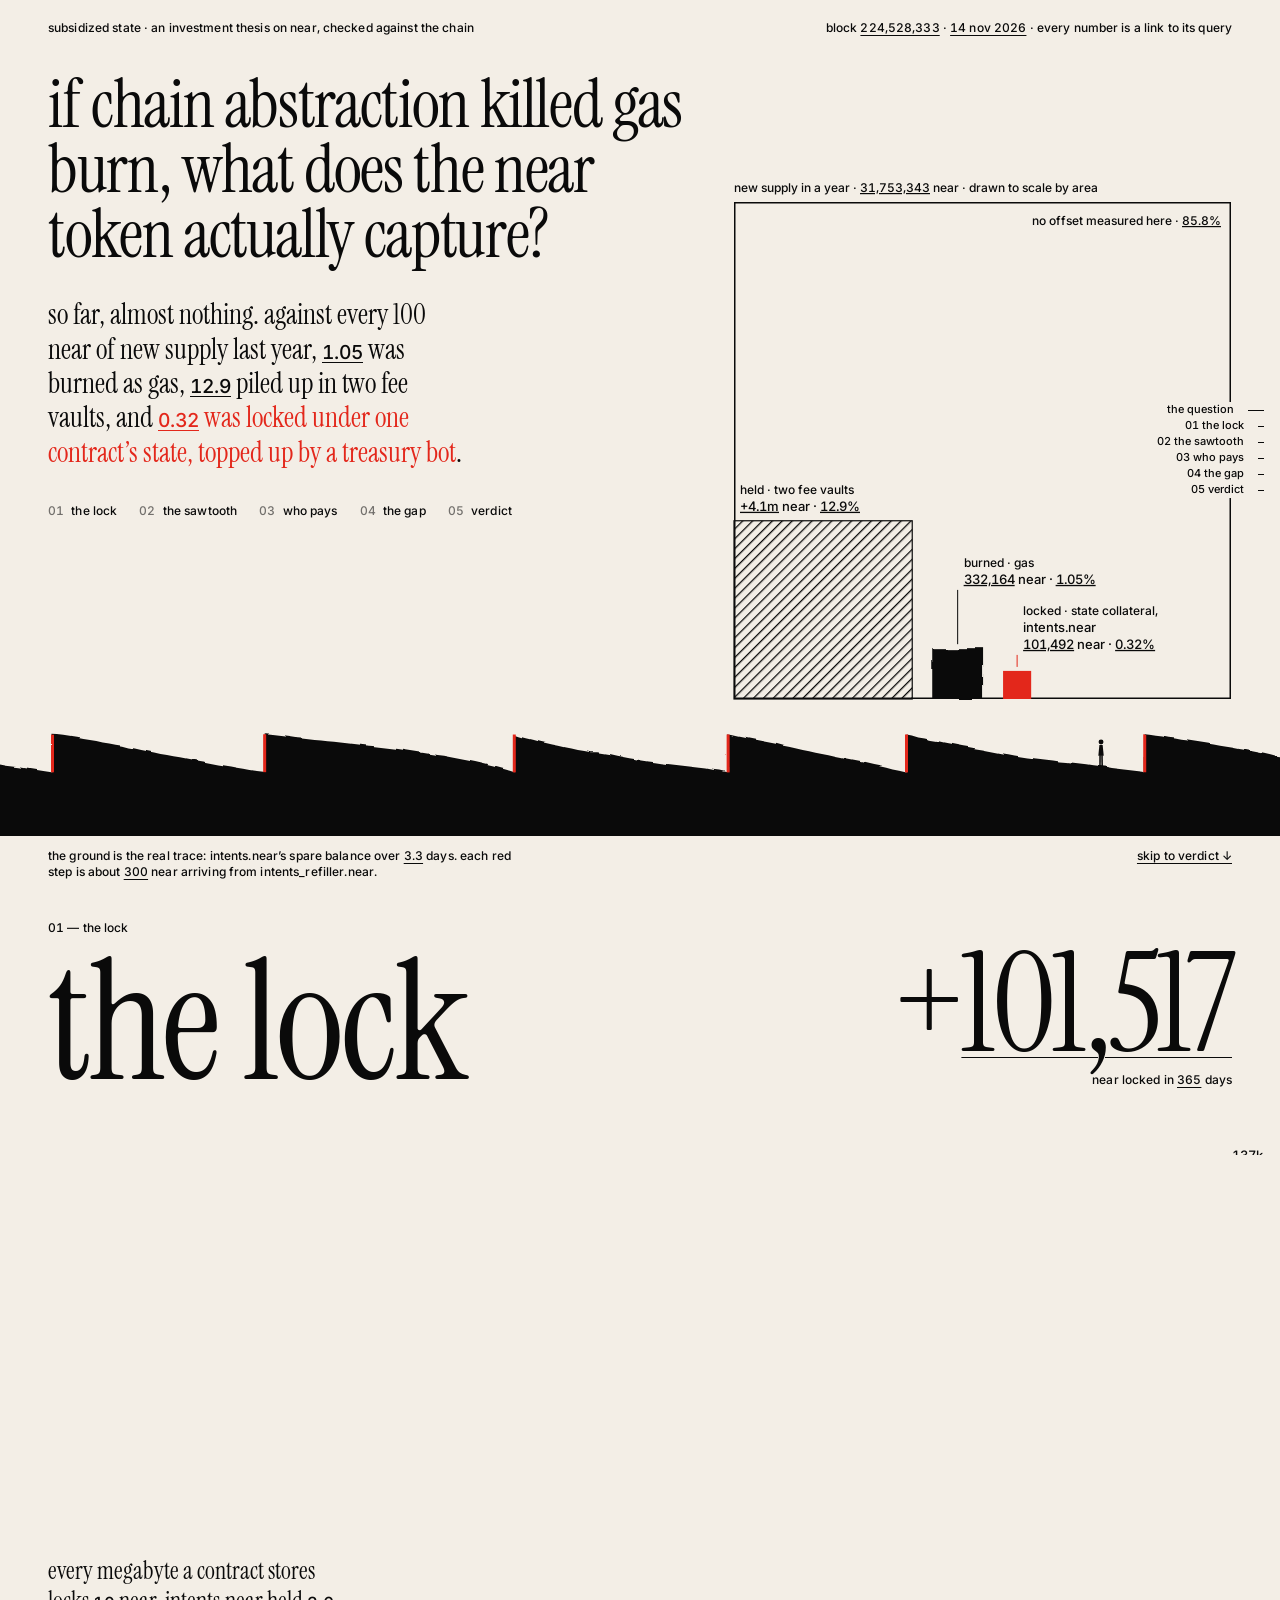
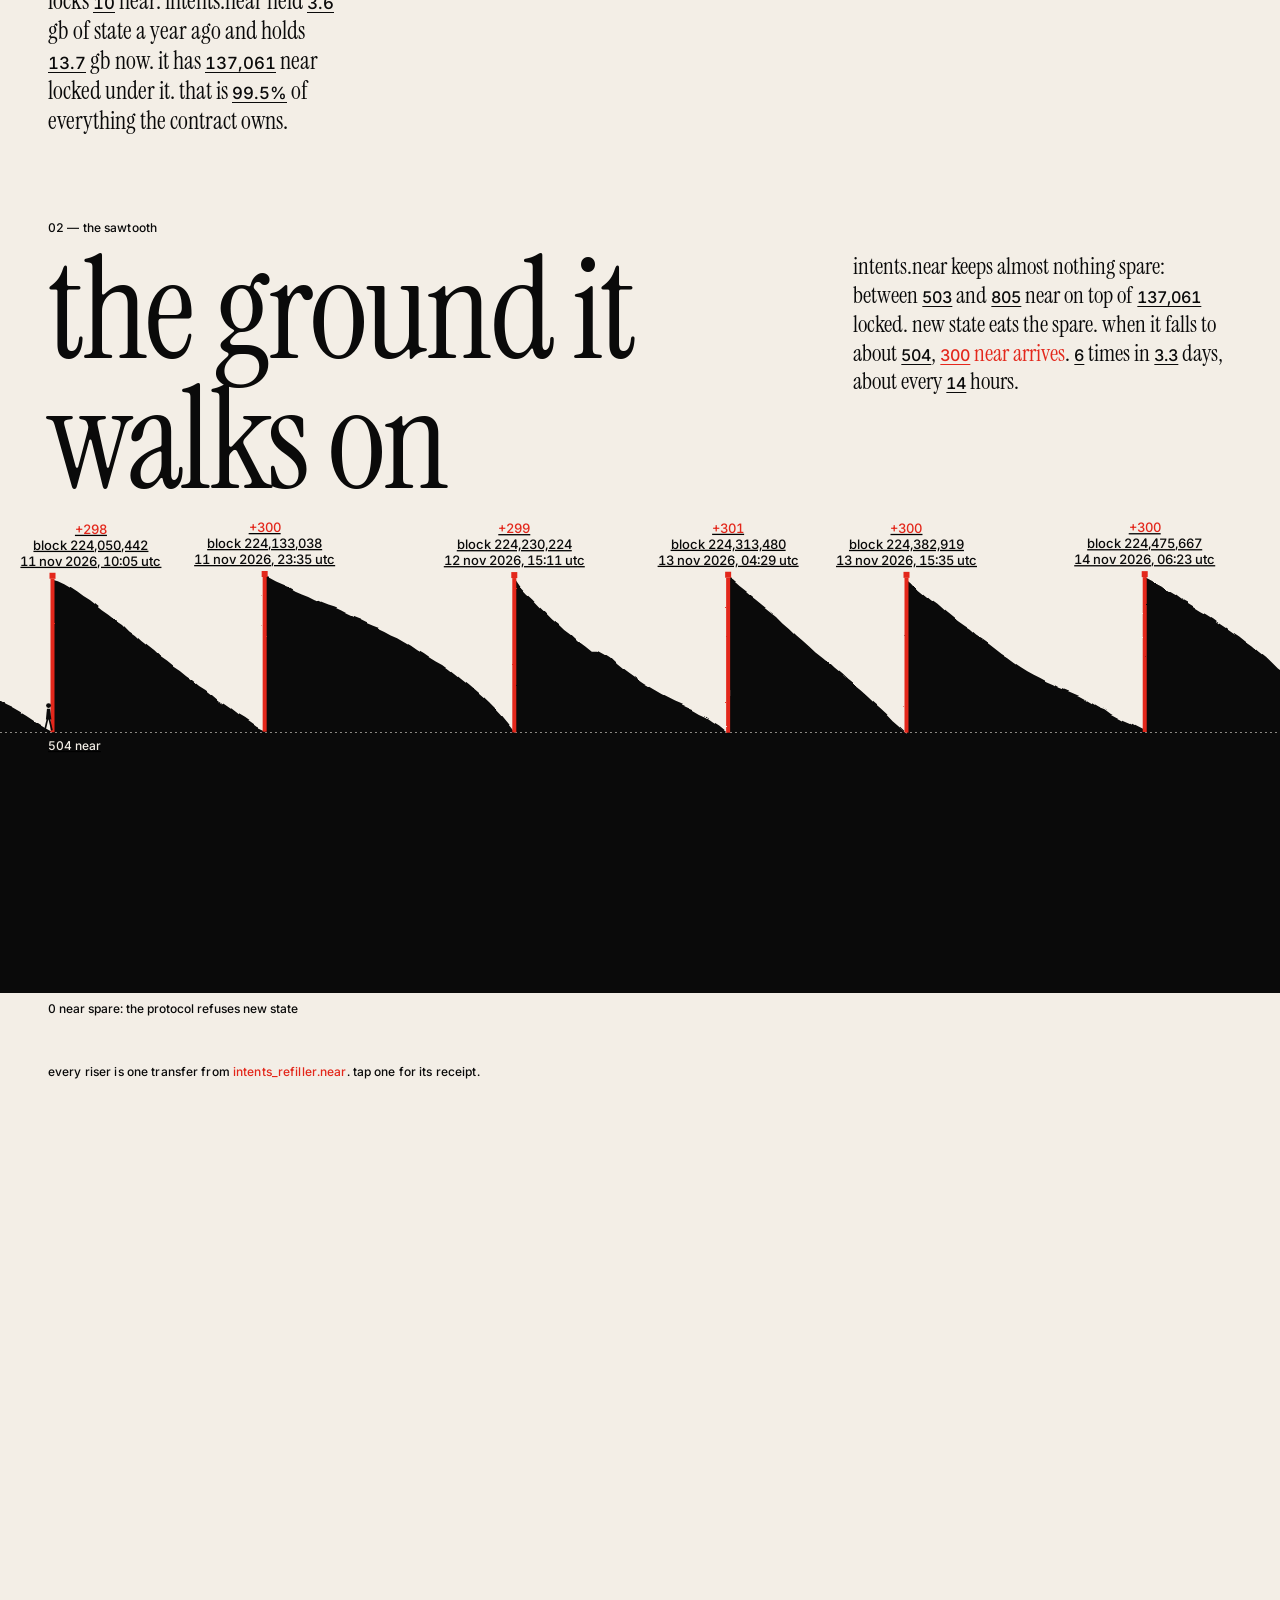
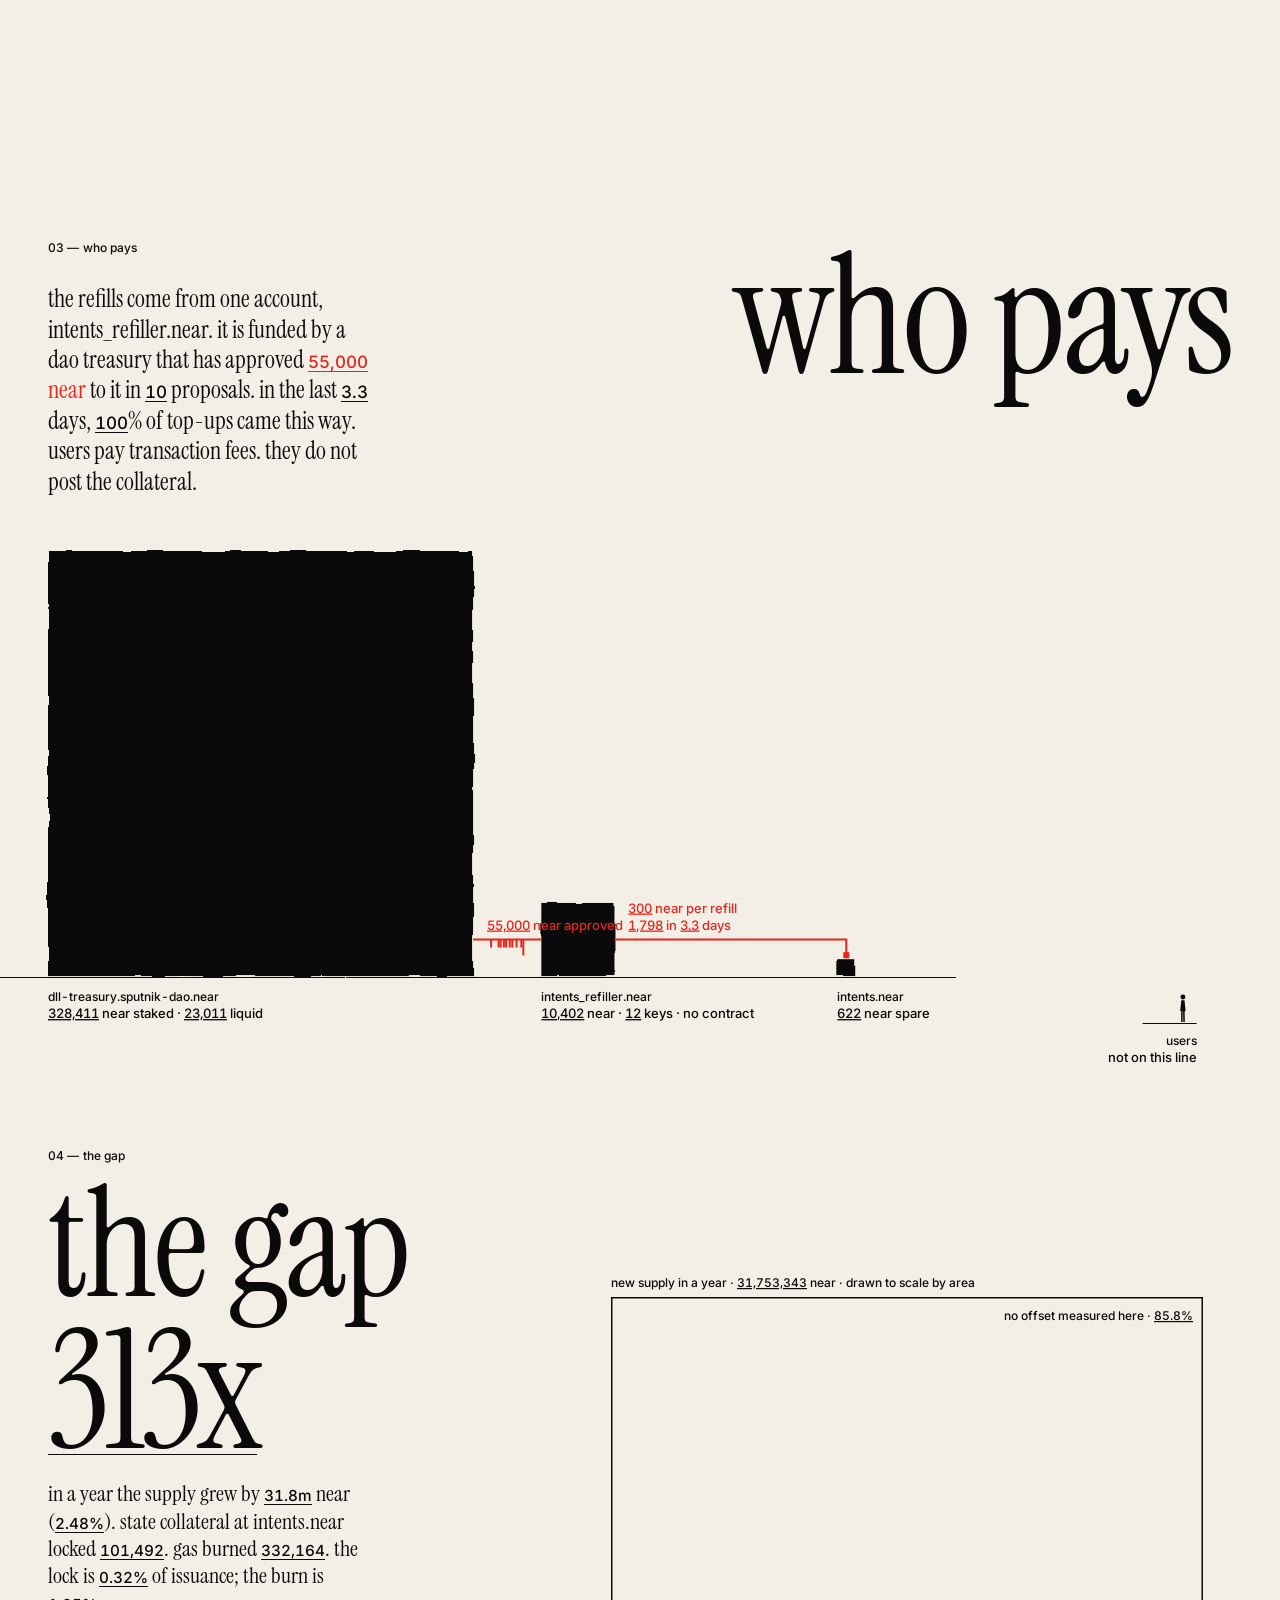
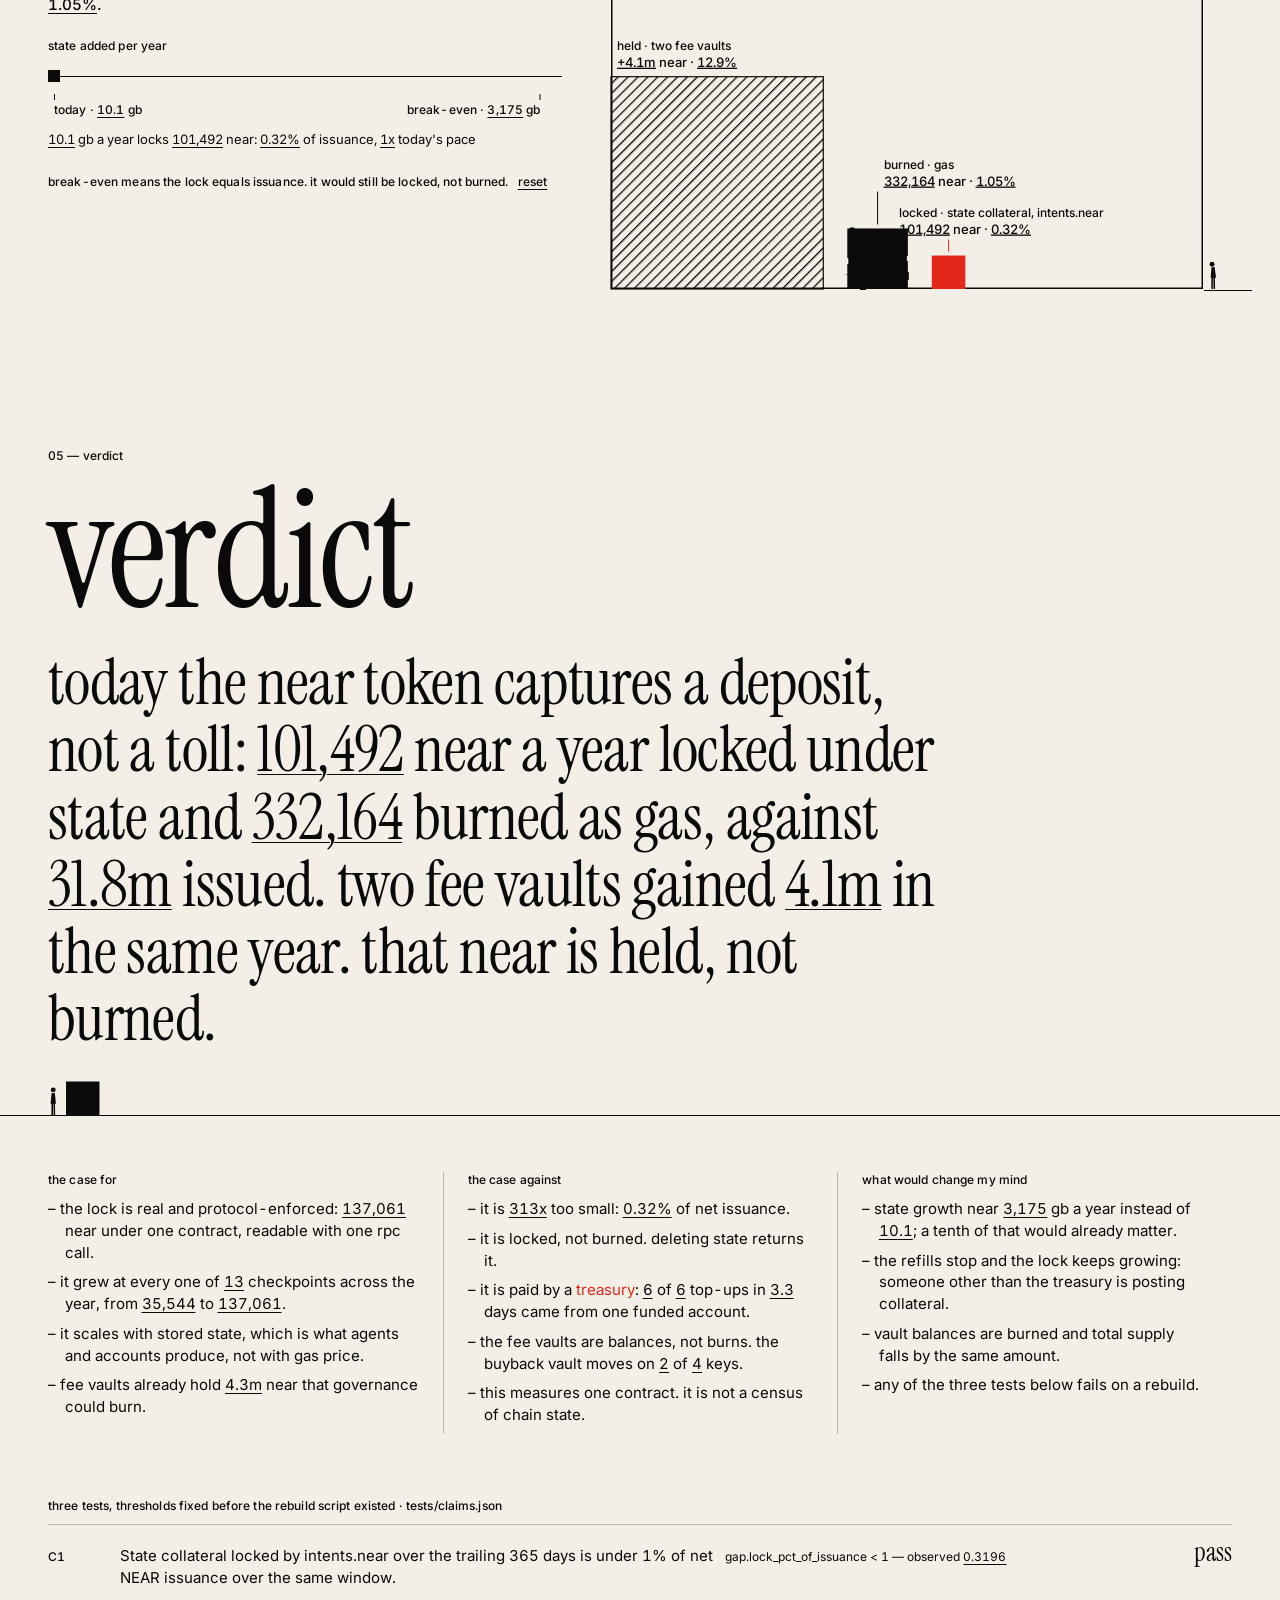
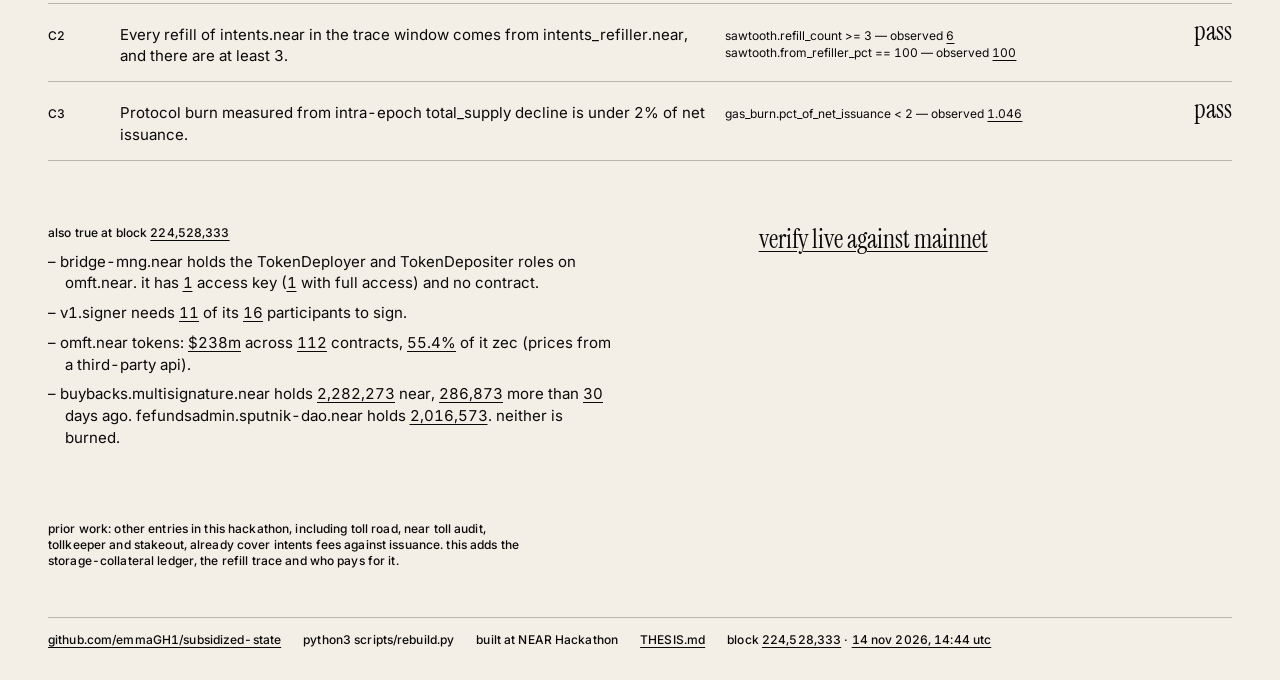
==== commit ff67a862: "Gap: to-scale ledger with slider; sawtooth and who-pays as flowing compositions; chapter labels and " ====
--- a/site/index.html
+++ b/site/index.html
@@ -57,7 +57,7 @@
 
 <p class="sample-strip" hidden>sample data · block <a class="n" data-f="meta.head_block" data-fmt="int"></a> · run <code>python3 scripts/rebuild.py</code> for the real artifact</p>
 
-<nav class="progress" aria-hidden="true"><i></i><i></i><i></i><i></i><i></i><i></i></nav>
+<nav class="progress" aria-hidden="true"><a href="#cover" tabindex="-1"><span>the question</span><i></i></a><a href="#lock" tabindex="-1"><span>01 the lock</span><i></i></a><a href="#sawtooth" tabindex="-1"><span>02 the sawtooth</span><i></i></a><a href="#payer" tabindex="-1"><span>03 who pays</span><i></i></a><a href="#gap" tabindex="-1"><span>04 the gap</span><i></i></a><a href="#verdict" tabindex="-1"><span>05 verdict</span><i></i></a></nav>
 
 <main>
 
@@ -83,6 +83,7 @@
 
 <!-- 2 · the lock -->
 <section id="lock" class="sec s2" data-account="intents.near">
+  <p class="label chap">01 — the lock</p>
   <h2 class="hl">the lock</h2>
   <p class="copy bound">every megabyte a contract stores locks <a class="n" data-f="constants.near_per_mb" data-fmt="int"></a> near. intents.near held <a class="n" data-f="lock.checkpoints[0].storage_usage_bytes" data-fmt="gb1"></a> gb of state a year ago and holds <a class="n" data-f="lock.checkpoints[-1].storage_usage_bytes" data-fmt="gb1"></a> gb now. it has <a class="n" data-f="lock.checkpoints[-1].locked_near" data-fmt="near0"></a> near locked under it. that is <a class="n" data-f="lock.locked_share_of_balance_pct" data-fmt="pct1"></a> of everything the contract owns.</p>
   <div class="big bound"><span class="bignum">+<a class="n" data-f="lock.growth_365d.near" data-fmt="near0"></a></span><span class="label">near locked in <a class="n" data-f="lock.growth_365d.days" data-fmt="int"></a> days</span></div>
@@ -94,8 +95,11 @@
 <!-- 3 · the sawtooth -->
 <section id="sawtooth" class="sec s3" data-account="intents.near">
   <div class="stage">
+    <div class="head">
+    <p class="label chap">02 — the sawtooth</p>
     <h2 class="hl">the ground it walks on</h2>
     <p class="copy bound">intents.near keeps almost nothing spare: between <a class="n" data-f="sawtooth.free_min_near" data-fmt="near0"></a> and <a class="n" data-f="sawtooth.free_max_near" data-fmt="near0"></a> near on top of <a class="n" data-f="lock.checkpoints[-1].locked_near" data-fmt="near0"></a> locked. new state eats the spare. when it falls to about <a class="n" data-f="sawtooth.trigger_free_mean_near" data-fmt="near0"></a>, <span class="r"><a class="n" data-f="sawtooth.refill_amount_median_near" data-fmt="near0"></a> near arrives</span>. <a class="n" data-f="sawtooth.refill_count" data-fmt="int"></a> times in <a class="n" data-f="sawtooth.window.days" data-fmt="num1"></a> days, about every <a class="n" data-f="sawtooth.interval_hours_mean" data-fmt="int"></a> hours.</p>
+    </div>
     <div class="plot drawing" role="img"></div>
     <p class="label caption bound">every riser is one transfer from <span class="r">intents_refiller.near</span>. tap one for its receipt.</p>
     <p class="fallback" hidden>data unavailable: run <code>python3 scripts/rebuild.py</code></p>
@@ -104,6 +108,7 @@
 
 <!-- 4 · who pays -->
 <section id="payer" class="sec s4" data-account="intents_refiller.near">
+  <p class="label chap">03 — who pays</p>
   <h2 class="hl">who pays</h2>
   <p class="copy bound">the refills come from one account, intents_refiller.near. it is funded by a dao treasury that has approved <span class="r"><a class="n" data-f="payer.approved_to_refiller_near" data-fmt="near0"></a> near</span> to it in <a class="n" data-f="payer.approved_to_refiller_count" data-fmt="int"></a> proposals. in the last <a class="n" data-f="sawtooth.window.days" data-fmt="num1"></a> days, <a class="n" data-f="sawtooth.from_refiller_pct" data-fmt="int"></a>% of top-ups came this way. users pay transaction fees. they do not post the collateral.</p>
   <div class="drawing" role="img"></div>
@@ -112,6 +117,7 @@
 
 <!-- 5 · the gap -->
 <section id="gap" class="sec s5" data-account="intents.near">
+  <p class="label chap">04 — the gap</p>
   <h2 class="hl">the gap</h2>
   <p class="bignum gapnum bound"><a class="n" data-f="gap.multiple" data-fmt="x0"></a></p>
   <p class="copy bound">in a year the supply grew by <a class="n" data-f="gap.net_issuance_near_per_year" data-fmt="m1"></a> near (<a class="n" data-f="issuance.d365.annualized_pct" data-fmt="pct2"></a>). state collateral at intents.near locked <a class="n" data-f="gap.lock_near_per_year" data-fmt="near0"></a>. gas burned <a class="n" data-f="gas_burn.burned_near_per_year" data-fmt="near0"></a>. the lock is <a class="n" data-f="gap.lock_pct_of_issuance" data-fmt="pct2"></a> of issuance; the burn is <a class="n" data-f="gas_burn.pct_of_net_issuance" data-fmt="pct2"></a>.</p>
@@ -128,6 +134,7 @@
 
 <!-- 6 · verdict -->
 <section id="verdict" class="sec s6" data-account="intents.near">
+  <p class="label chap">05 — verdict</p>
   <h2 class="hl">verdict</h2>
   <p class="fallback" hidden>data unavailable: run <code>python3 scripts/rebuild.py</code></p>
   <p class="answer bound">today the near token captures a deposit, not a toll: <a class="n" data-f="gap.lock_near_per_year" data-fmt="near0"></a> near a year locked under state and <a class="n" data-f="gas_burn.burned_near_per_year" data-fmt="near0"></a> burned as gas, against <a class="n" data-f="gap.net_issuance_near_per_year" data-fmt="m1"></a> issued. two fee vaults gained <a class="n" data-f="calc.vaults_change_365d" data-fmt="m1"></a> in the same year. that near is held, not burned.</p>
--- a/site/style.css
+++ b/site/style.css
@@ -68,39 +68,59 @@
 .sample-strip { position: fixed; z-index: 20; top: 0; left: 0; right: 0; margin: 0; padding: 5px var(--g) 4px; background: var(--paper); border-bottom: 1px solid var(--ink); font-size: 11px; font-weight: 500; white-space: nowrap; overflow: hidden; text-overflow: ellipsis; }
 .has-strip { --strip-h: 24px; }
 
-/* progress ticks */
+/* progress ticks: the right-edge index, current chapter named beside its tick */
 .progress { display: none; }
 @media (min-width: 1024px) {
-  .progress { display: flex; position: fixed; z-index: 15; right: 16px; top: 50%; transform: translateY(-50%); flex-direction: column; align-items: flex-end; gap: 10px; }
+  .progress { display: flex; position: fixed; z-index: 15; right: 16px; top: 50%; transform: translateY(-50%); flex-direction: column; align-items: flex-end; gap: 4px; }
+  .progress a { display: flex; align-items: center; gap: 10px; height: 12px; text-decoration: none; font-family: var(--sans); font-weight: 500; font-size: 11px; }
+  .progress span { opacity: 0; transition: opacity .3s; white-space: nowrap; background: var(--paper); padding: 0 4px; }
+  .progress.flash a.on span, .progress:hover a.on span, .progress a:hover span { opacity: 1; }
   .progress i { display: block; width: 6px; height: 1px; background: var(--ink); transition: width .4s var(--ease); }
-  .progress i.on { width: 16px; }
-}
+  .progress a.on i { width: 16px; }
+}
+
+/* chapter label: small, lowercase, above each headline */
+.chap { margin: 0 0 10px; }
+.chap::first-letter { font-variant-numeric: tabular-nums; }
 
 /* sections */
 .sec { position: relative; min-height: 100svh; padding: calc(var(--strip-h) + 20px) var(--g) 32px; scroll-snap-align: start; }
 
 /* ---------- 3 · the sawtooth ---------- */
+/* a flex column: headline and copy on top, the plot takes what is left, caption under it. nothing overlaps. */
 .s3 { height: 280svh; padding: 0; }
-.s3 .stage { position: sticky; top: 0; height: 100svh; overflow: hidden; padding: calc(var(--strip-h) + 20px) var(--g) 0; }
+.s3 .stage { position: sticky; top: 0; height: 100svh; overflow: hidden; padding: calc(var(--strip-h) + 20px) var(--g) 0; display: flex; flex-direction: column; }
+.s3 .head { flex: none; position: relative; z-index: 2; }
 .s3 .hl { max-width: 6.5em; }
-.s3 .copy { margin-top: 18px; position: relative; z-index: 2; }
-.s3 .plot { position: absolute; left: 0; right: 0; bottom: 0; height: 50%; }
+.s3 .copy { margin-top: 14px; }
+.s3 .plot { position: relative; flex: 1 1 auto; min-height: 150px; margin: 6px calc(-1 * var(--g)) 0; }
 .s3 .plot svg { position: absolute; left: 0; top: 0; }
 .s3 .plot .pan { will-change: transform; }
-.s3 .caption { position: absolute; left: var(--g); right: var(--g); bottom: 14px; z-index: 2; }
+.s3 .caption { flex: none; margin: 8px 0 14px; }
 .s3 .riser { cursor: pointer; }
 .s3 .riser:focus-visible { outline: none; }
 .s3 .riser:focus-visible .rhit { stroke: var(--ink); stroke-width: 1; }
-@media (max-height: 720px) and (max-width: 1023px) { .s3 .copy { font-size: 17px; } }
+@media (max-height: 720px) and (max-width: 1023px) { .s3 .copy { font-size: 17px; } .s3 .hl { font-size: 52px; } }
 @media (min-width: 1024px) {
   .s3 { height: 180svh; }
-  .s3 .hl { font-size: 160px; max-width: 6em; }
-  .s3 .copy { position: absolute; top: calc(var(--strip-h) + 56px); right: var(--g); width: calc((100vw - 2 * var(--g)) * 4 / 12); margin: 0; }
-  .s3 .plot { height: 55%; }
-  .s3 .caption { left: var(--g); bottom: 20px; }
+  .s3 .head { display: grid; grid-template-columns: minmax(0, 8fr) minmax(0, 4fr); column-gap: 48px; }
+  .s3 .chap { grid-column: 1 / -1; }
+  .s3 .hl { font-size: clamp(96px, min(11vw, 19vh), 170px); max-width: 6em; }
+  .s3 .copy { margin: 6px 0 0; font-size: clamp(19px, min(1.8vw, 3.2vh), 26px); max-width: 34ch; }
+  .s3 .caption { margin-bottom: 20px; }
 }
 .static .s3, .reduce .s3 { height: auto; }
 .static .s3 .stage, .reduce .s3 .stage { position: relative; height: 100svh; }
+/* short landscape screens: no sticky stage; the section grows and the plot gets a fixed height */
+@media (max-height: 519px) and (orientation: landscape) {
+  .s3 { height: auto; }
+  .s3 .stage { position: relative; height: auto; min-height: 100svh; overflow: visible; }
+  .s3 .head { display: grid; grid-template-columns: minmax(0, 1fr) minmax(0, 1fr); column-gap: 32px; }
+  .s3 .chap { grid-column: 1 / -1; }
+  .s3 .hl { font-size: 56px; }
+  .s3 .copy { margin-top: 4px; font-size: 17px; }
+  .s3 .plot { flex: none; height: 300px; }
+}
 
 /* query strip */
 .strip { position: fixed; z-index: 30; left: 0; right: 0; bottom: 0; max-height: 50svh; overflow: auto; background: var(--paper); border-top: 1px solid var(--ink); padding: 14px var(--g) 18px; font-size: 12px; line-height: 1.5; }
@@ -169,13 +189,16 @@
 .s4 .copy { margin-top: 18px; }
 .s4 .drawing { margin-top: 36px; }
 @media (min-width: 1024px) {
-  .s4 .hl { text-align: right; }
-  .s4 .copy { margin-left: calc((100vw - 96px) * 8 / 12); margin-top: 24px; }
-  .s4 .drawing { position: absolute; left: var(--g); right: 0; bottom: 24px; margin: 0; }
+  .s4 { display: grid; grid-template-columns: minmax(0, 5fr) minmax(0, 7fr); column-gap: 48px; grid-template-rows: auto auto 1fr; align-content: start; }
+  .s4 .chap { grid-column: 1; grid-row: 1; }
+  .s4 .copy { grid-column: 1; grid-row: 2; margin: 18px 0 0; font-size: clamp(20px, min(1.9vw, 3.3vh), 28px); max-width: 30ch; }
+  .s4 .hl { grid-column: 2; grid-row: 1 / span 2; text-align: right; }
+  .s4 .drawing { grid-column: 1 / -1; grid-row: 3; align-self: end; margin: 24px 0 0; }
 }
 
 /* ---------- 5 · the gap ---------- */
 .s5 { display: grid; grid-template-columns: 1fr auto; align-content: start; column-gap: 12px; }
+.s5 .chap { grid-column: 1 / -1; }
 .s5 .hl { grid-column: 1; }
 .s5 .gapnum { grid-column: 2; margin: 0; align-self: end; font-size: var(--big); }
 .s5 .copy { grid-column: 1 / -1; margin-top: 18px; }
@@ -183,13 +206,20 @@
 .s5 .slider { grid-column: 1 / -1; margin-top: 18px; }
 .s5 .fallback { grid-column: 1 / -1; }
 @media (max-height: 700px) and (max-width: 1023px) { .s5 .copy { font-size: 16px; } }
-@media (min-width: 1024px) {
-  .s5 { display: block; }
-  .s5 .left { width: calc((100vw - 96px) * 4 / 12); }
-  .s5 .hl, .s5 .copy, .s5 .gapnum, .s5 .slider { width: calc((100vw - 96px) * 4 / 12); }
-  .s5 .gapnum { font-size: 200px; line-height: .85; margin-top: 10px; }
-  .s5 .copy { font-size: 22px; margin-top: 16px; }
-  .s5 .drawing { position: absolute; left: calc(var(--g) + (100vw - 96px) * 5 / 12 + 24px); bottom: 20svh; margin: 0; }
+/* wide or landscape: words and slider on the left, the ledger square large on the right */
+@media (min-width: 1024px), (min-width: 700px) and (orientation: landscape) {
+  .s5 { grid-template-columns: minmax(0, 1fr) auto; column-gap: 48px; grid-template-rows: auto auto auto auto auto 1fr; }
+  .s5 .chap { grid-column: 1; grid-row: 1; }
+  .s5 .hl { grid-column: 1; grid-row: 2; }
+  .s5 .gapnum { grid-column: 1; grid-row: 3; align-self: start; margin-top: 6px; }
+  .s5 .copy { grid-column: 1; grid-row: 4; max-width: 32ch; }
+  .s5 .slider { grid-column: 1; grid-row: 5; }
+  .s5 .drawing { grid-column: 2; grid-row: 1 / span 6; align-self: center; margin: 0; }
+}
+@media (min-width: 1024px) {
+  .s5 .hl { font-size: clamp(96px, min(12vw, 17vh), 200px); }
+  .s5 .gapnum { font-size: clamp(90px, min(13vw, 21vh), 210px); line-height: .85; }
+  .s5 .copy { font-size: clamp(18px, min(1.7vw, 2.9vh), 24px); }
 }
 .slider input[type=range] { -webkit-appearance: none; appearance: none; width: 100%; height: 24px; background: transparent; margin: 8px 0 2px; cursor: pointer; }
 .slider input[type=range]::-webkit-slider-runnable-track { height: 1px; background: var(--ink); }
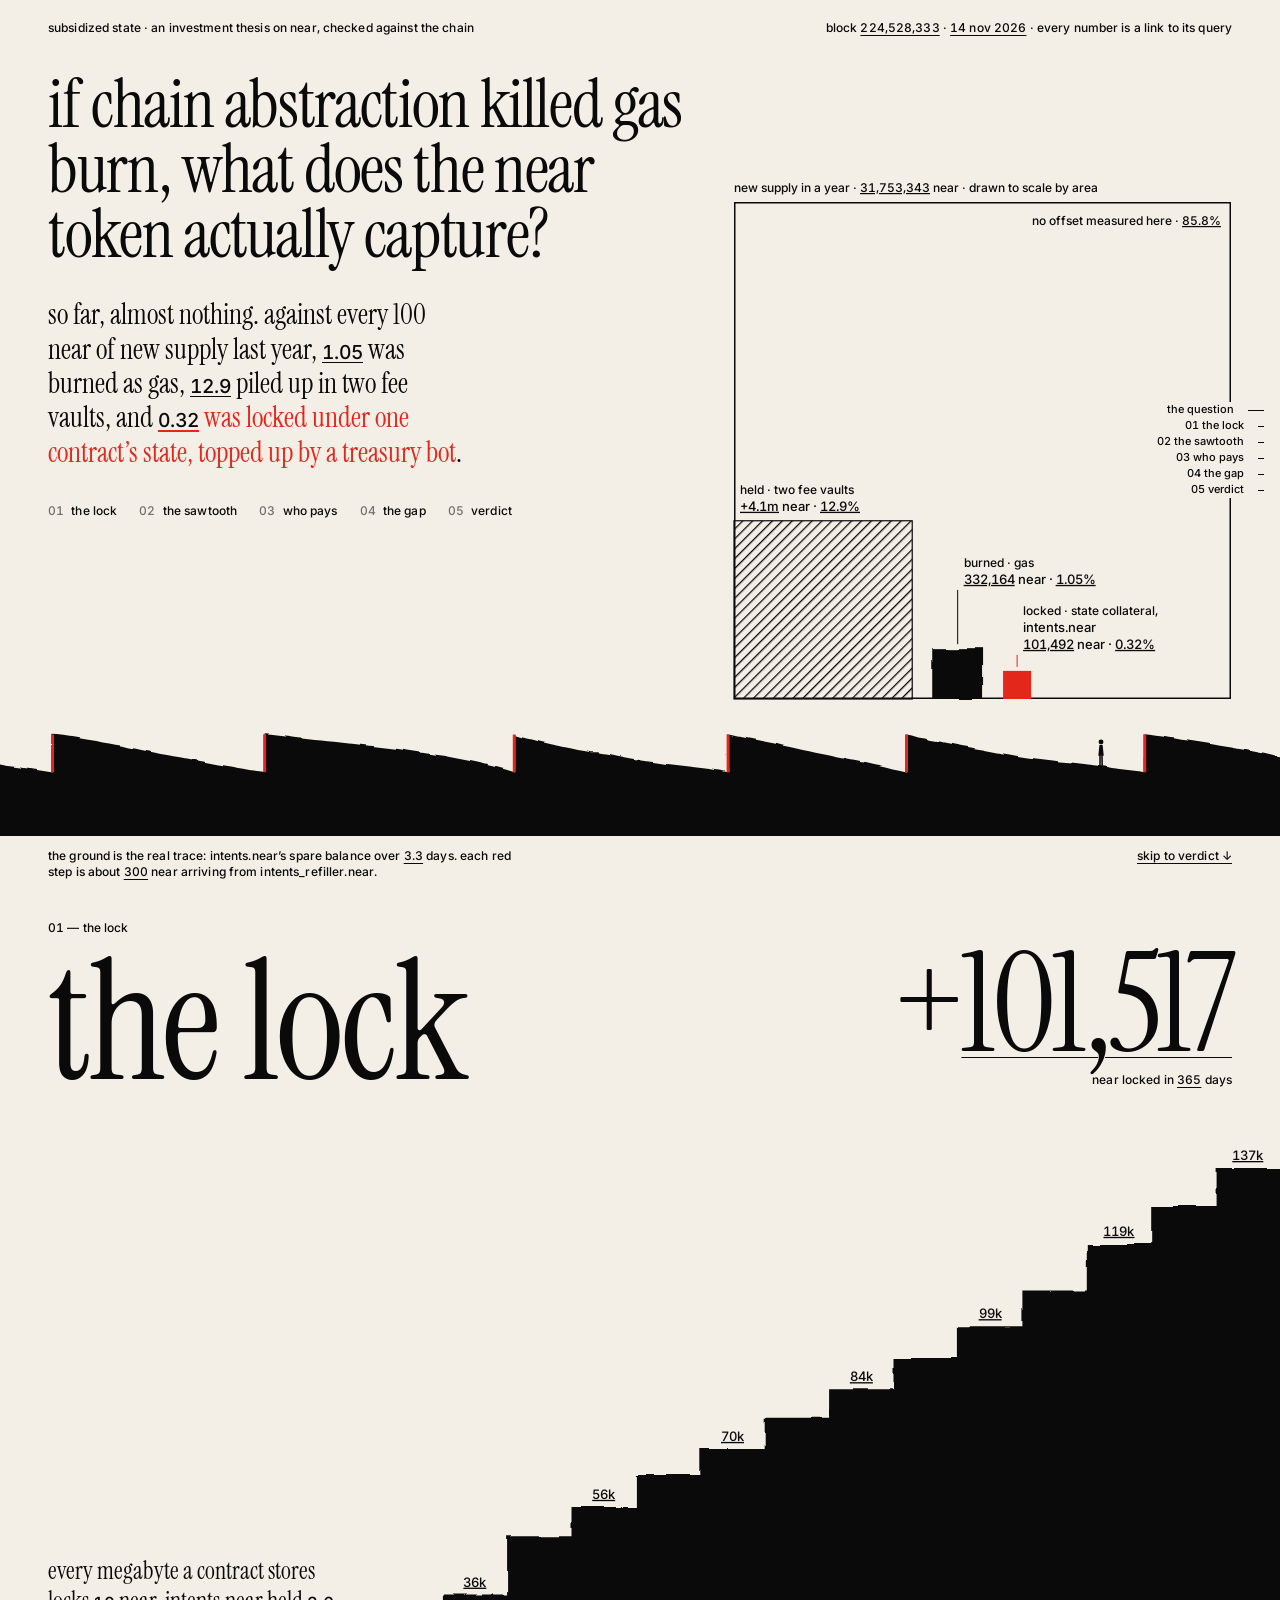
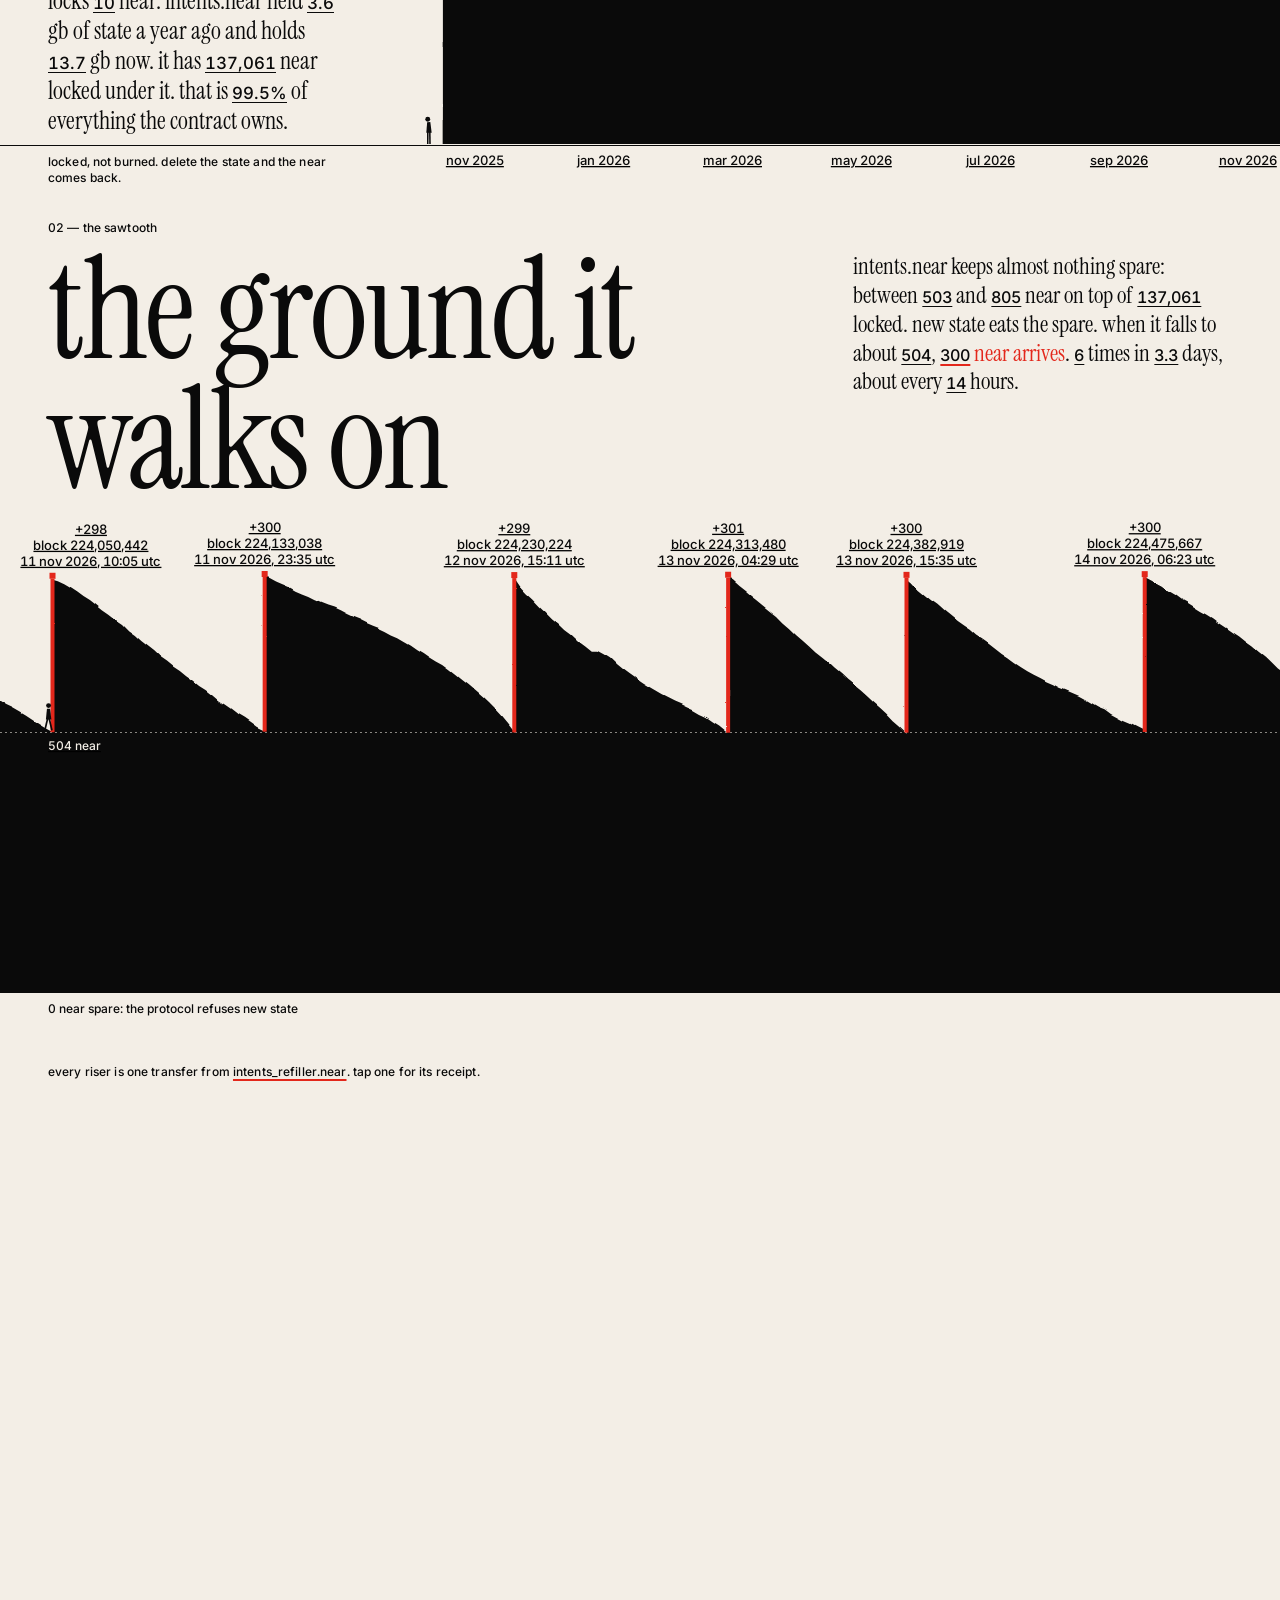
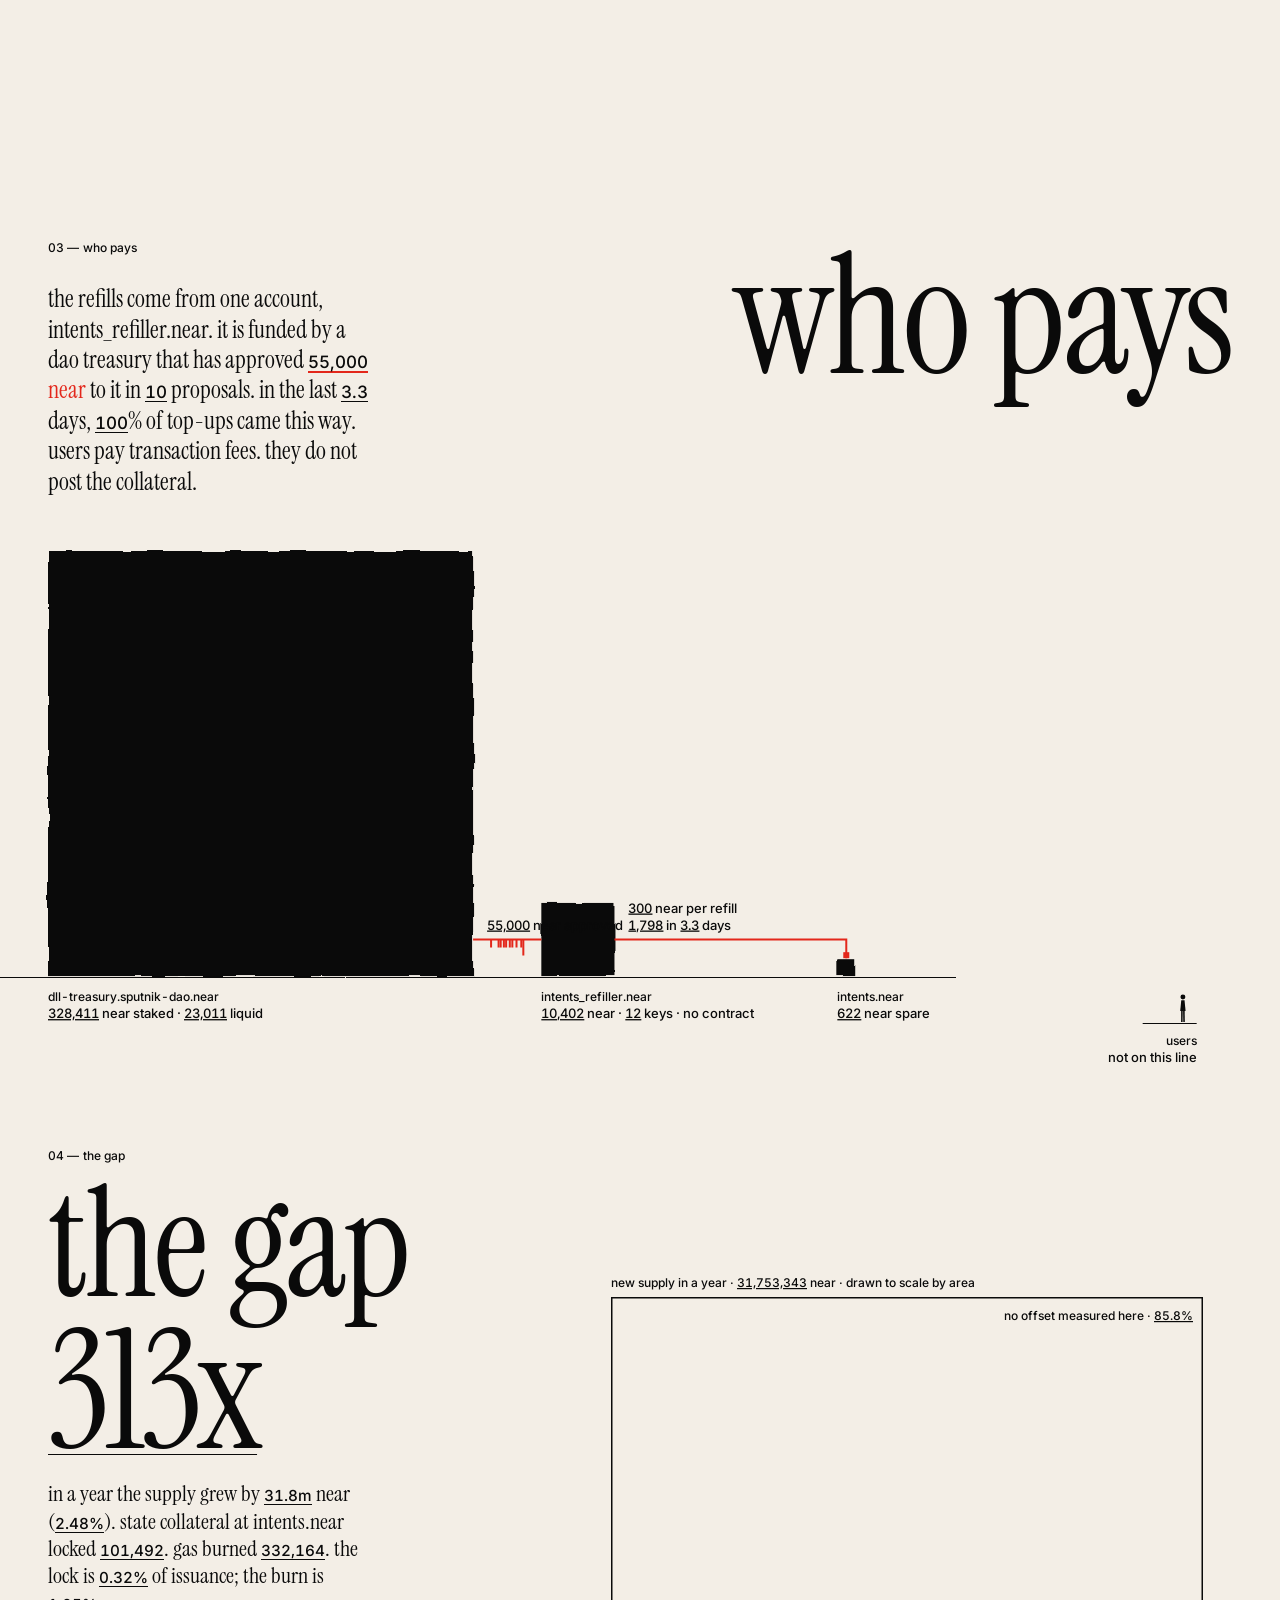
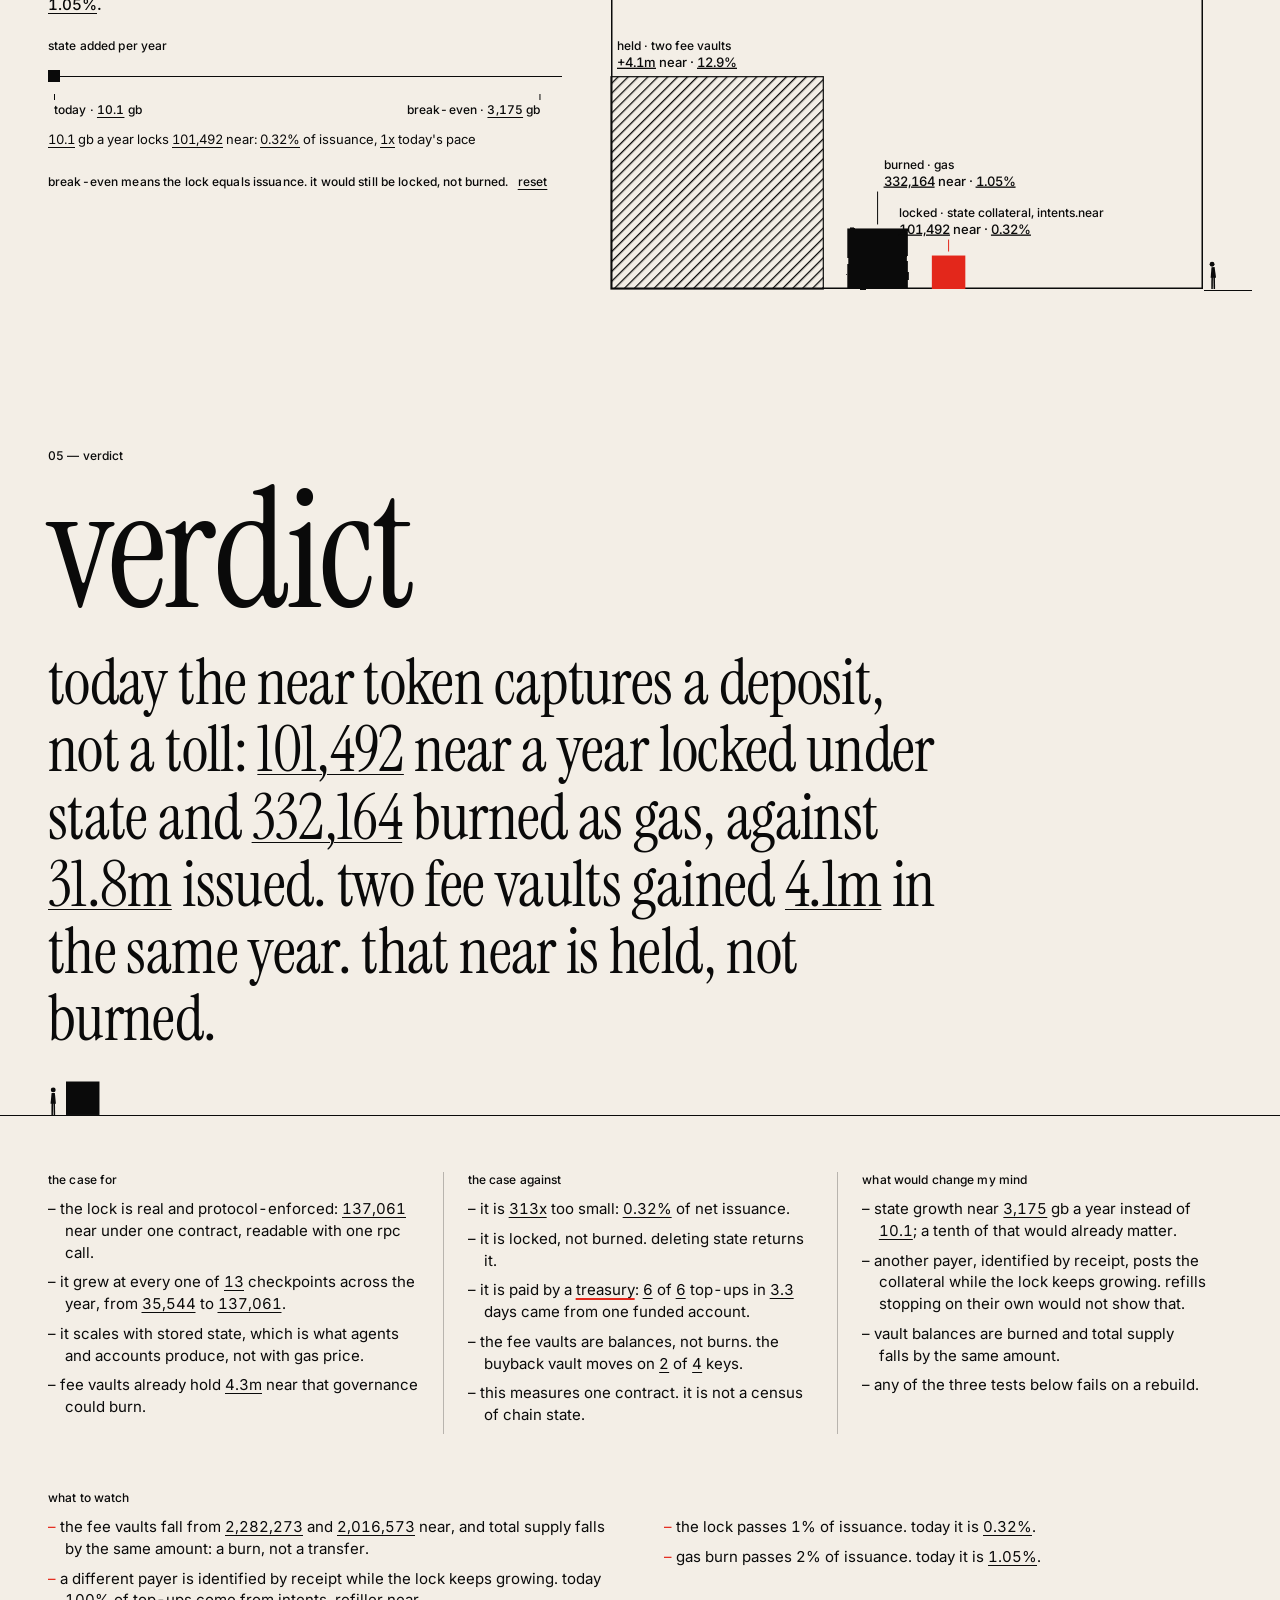
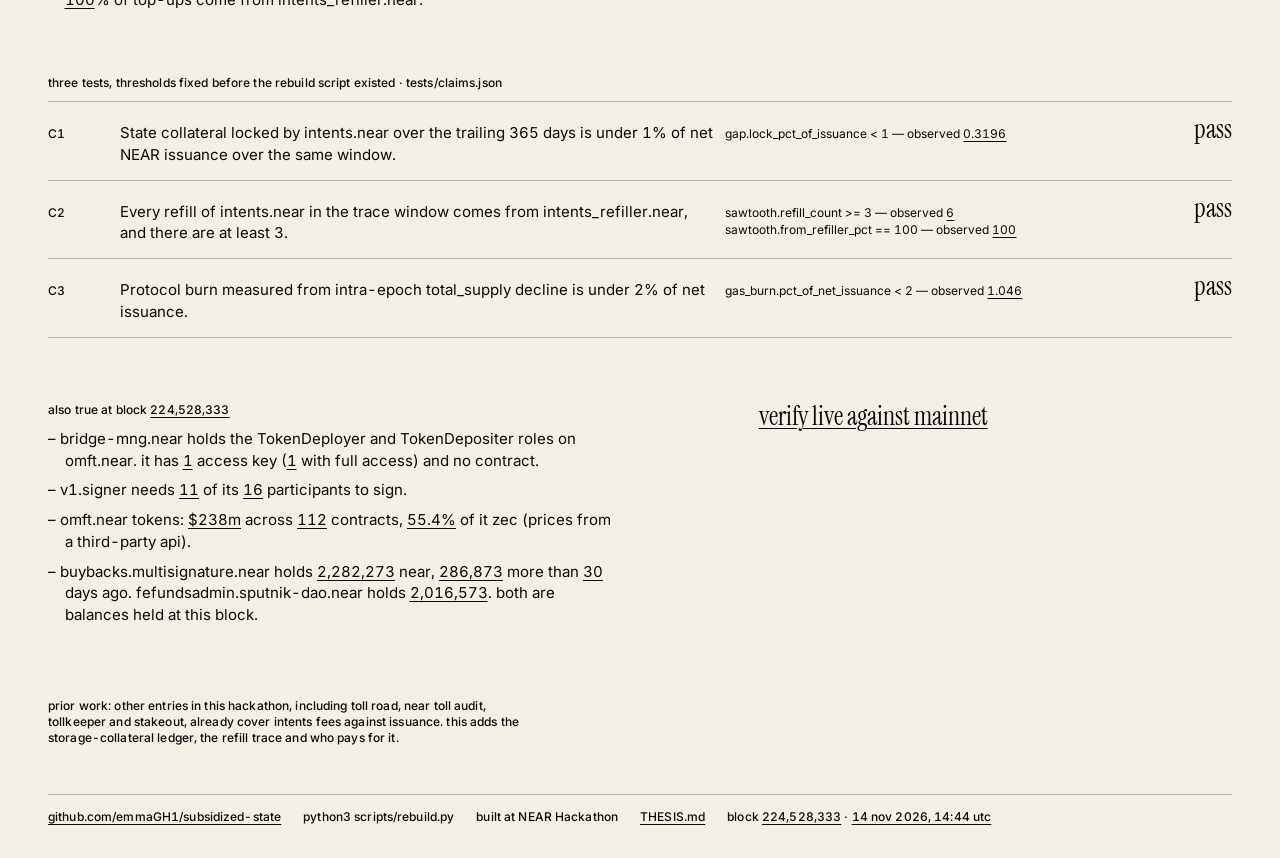
==== commit 15c60304: "Verdict: what to watch, receipt-identified payer, vault wording; small red text in ink with red unde" ====
--- a/site/index.html
+++ b/site/index.html
@@ -102,6 +102,7 @@
     </div>
     <div class="plot drawing" role="img"></div>
     <p class="label caption bound">every riser is one transfer from <span class="r">intents_refiller.near</span>. tap one for its receipt.</p>
+    <div class="r30 bound" hidden><p class="label">over <a class="n" data-f="refills_30d.window.days" data-fmt="int"></a> days: <a class="n" data-f="refills_30d.refill_count" data-fmt="int"></a> top-ups, <a class="n" data-f="refills_30d.from_refiller_count" data-fmt="int"></a> from intents_refiller.near</p><svg role="img"></svg></div>
     <p class="fallback" hidden>data unavailable: run <code>python3 scripts/rebuild.py</code></p>
   </div>
 </section>
@@ -111,6 +112,7 @@
   <p class="label chap">03 — who pays</p>
   <h2 class="hl">who pays</h2>
   <p class="copy bound">the refills come from one account, intents_refiller.near. it is funded by a dao treasury that has approved <span class="r"><a class="n" data-f="payer.approved_to_refiller_near" data-fmt="near0"></a> near</span> to it in <a class="n" data-f="payer.approved_to_refiller_count" data-fmt="int"></a> proposals. in the last <a class="n" data-f="sawtooth.window.days" data-fmt="num1"></a> days, <a class="n" data-f="sawtooth.from_refiller_pct" data-fmt="int"></a>% of top-ups came this way. users pay transaction fees. they do not post the collateral.</p>
+  <div class="r30 bound" hidden><p class="label">over <a class="n" data-f="refills_30d.window.days" data-fmt="int"></a> days: <a class="n" data-f="refills_30d.refill_count" data-fmt="int"></a> top-ups, <a class="n" data-f="refills_30d.from_refiller_count" data-fmt="int"></a> from intents_refiller.near</p><svg role="img"></svg></div>
   <div class="drawing" role="img"></div>
   <p class="fallback" hidden>data unavailable: run <code>python3 scripts/rebuild.py</code></p>
 </section>
@@ -163,11 +165,21 @@
       <h3 class="label">what would change my mind</h3>
       <ul>
         <li>state growth near <a class="n" data-f="gap.state_gb_per_year_to_offset" data-fmt="int"></a> gb a year instead of <a class="n" data-f="gap.state_gb_per_year_now" data-fmt="num1"></a>; a tenth of that would already matter.</li>
-        <li>the refills stop and the lock keeps growing: someone other than the treasury is posting collateral.</li>
+        <li>another payer, identified by receipt, posts the collateral while the lock keeps growing. refills stopping on their own would not show that.</li>
         <li>vault balances are burned and total supply falls by the same amount.</li>
         <li>any of the three tests below fails on a rebuild.</li>
       </ul>
     </div>
+  </div>
+
+  <div class="watch bound">
+    <h3 class="label">what to watch</h3>
+    <ul>
+      <li>the fee vaults fall from <a class="n" data-f="vaults.buybacks.balance_near" data-fmt="near0"></a> and <a class="n" data-f="vaults.fefunds.balance_near" data-fmt="near0"></a> near, and total supply falls by the same amount: a burn, not a transfer.</li>
+      <li>a different payer is identified by receipt while the lock keeps growing. today <a class="n" data-f="sawtooth.from_refiller_pct" data-fmt="int"></a>% of top-ups come from intents_refiller.near.</li>
+      <li>the lock passes 1% of issuance. today it is <a class="n" data-f="gap.lock_pct_of_issuance" data-fmt="pct2"></a>.</li>
+      <li>gas burn passes 2% of issuance. today it is <a class="n" data-f="gas_burn.pct_of_net_issuance" data-fmt="pct2"></a>.</li>
+    </ul>
   </div>
 
   <div class="tests bound">
@@ -182,7 +194,7 @@
         <li>bridge-mng.near holds the <span class="roles"></span> on omft.near. it has <a class="n" data-f="facts.bridge_mng.access_key_count" data-fmt="int"></a> <span class="plural" data-count="facts.bridge_mng.access_key_count" data-one="access key" data-many="access keys"></span> (<a class="n" data-f="facts.bridge_mng.full_access_key_count" data-fmt="int"></a> with full access) and no contract.</li>
         <li>v1.signer needs <a class="n" data-f="facts.v1_signer.threshold" data-fmt="int"></a> of its <a class="n" data-f="facts.v1_signer.participants" data-fmt="int"></a> participants to sign.</li>
         <li>omft.near tokens: <a class="n" data-f="facts.omft_float.total_usd" data-fmt="usd0m"></a> across <a class="n" data-f="facts.omft_float.contracts_queried" data-fmt="int"></a> contracts, <a class="n" data-f="facts.omft_float.zec_share_pct" data-fmt="pct1"></a> of it zec (prices from a third-party api).</li>
-        <li>buybacks.multisignature.near holds <a class="n" data-f="vaults.buybacks.balance_near" data-fmt="near0"></a> near, <a class="n" data-f="vaults.buybacks.net_change_30d_near" data-fmt="near0"></a> more than <a class="n" data-f="issuance.d30.days" data-fmt="int"></a> days ago. fefundsadmin.sputnik-dao.near holds <a class="n" data-f="vaults.fefunds.balance_near" data-fmt="near0"></a>. neither is burned.</li>
+        <li>buybacks.multisignature.near holds <a class="n" data-f="vaults.buybacks.balance_near" data-fmt="near0"></a> near, <a class="n" data-f="vaults.buybacks.net_change_30d_near" data-fmt="near0"></a> more than <a class="n" data-f="issuance.d30.days" data-fmt="int"></a> days ago. fefundsadmin.sputnik-dao.near holds <a class="n" data-f="vaults.fefunds.balance_near" data-fmt="near0"></a>. both are balances held at this block.</li>
       </ul>
     </div>
     <div class="verify">
--- a/site/style.css
+++ b/site/style.css
@@ -45,7 +45,9 @@
 svg a.n { text-decoration: underline; }
 svg a.n:focus-visible { outline: none; }
 svg a.n:focus-visible text { text-decoration-thickness: 2px; }
-.r, .r a.n { color: var(--red); }
+.r { color: var(--red); }
+/* red text under ~18px fails contrast on ivory: small text stays ink and carries a red underline */
+.r a.n, .label .r, .s6 li .r { color: var(--ink); text-decoration: underline; text-decoration-color: var(--red); text-decoration-thickness: 2px; text-underline-offset: 3px; }
 button { font: inherit; color: inherit; background: none; border: 0; padding: 0; cursor: pointer; text-decoration: underline; text-decoration-thickness: 1px; text-underline-offset: 3px; }
 
 .label { font-family: var(--sans); font-weight: 500; font-size: var(--lab); letter-spacing: .01em; line-height: 1.35; margin: 0; }
@@ -60,7 +62,8 @@
 
 /* svg text */
 .t { font-family: var(--sans); font-weight: 500; font-size: var(--num); fill: var(--ink); }
-.t.red { fill: var(--red); }
+.t.red { fill: var(--ink); }
+svg .t.red a.n, svg a.n .t.red { text-decoration-color: var(--red); }
 .t.paper { fill: var(--paper); }
 .t.lab { font-size: var(--lab); }
 
@@ -185,15 +188,23 @@
   .s2 .under { position: absolute; left: var(--g); width: calc((100vw - 96px) * 3 / 12); bottom: 14px; }
 }
 
+/* optional 30-day refill strip */
+.r30[hidden] { display: none; }
+.r30 svg { width: 100%; margin-top: 6px; }
+.s3 .r30 { flex: none; margin: -6px 0 14px; max-width: 640px; }
+.s4 .r30 { margin-top: 18px; max-width: 520px; }
+.tick30 { cursor: pointer; }
+
 /* ---------- 4 · who pays ---------- */
 .s4 .copy { margin-top: 18px; }
 .s4 .drawing { margin-top: 36px; }
 @media (min-width: 1024px) {
-  .s4 { display: grid; grid-template-columns: minmax(0, 5fr) minmax(0, 7fr); column-gap: 48px; grid-template-rows: auto auto 1fr; align-content: start; }
+  .s4 { display: grid; grid-template-columns: minmax(0, 5fr) minmax(0, 7fr); column-gap: 48px; grid-template-rows: auto auto auto 1fr; align-content: start; }
   .s4 .chap { grid-column: 1; grid-row: 1; }
   .s4 .copy { grid-column: 1; grid-row: 2; margin: 18px 0 0; font-size: clamp(20px, min(1.9vw, 3.3vh), 28px); max-width: 30ch; }
-  .s4 .hl { grid-column: 2; grid-row: 1 / span 2; text-align: right; }
-  .s4 .drawing { grid-column: 1 / -1; grid-row: 3; align-self: end; margin: 24px 0 0; }
+  .s4 .hl { grid-column: 2; grid-row: 1 / span 3; text-align: right; }
+  .s4 .r30 { grid-column: 1; grid-row: 3; }
+  .s4 .drawing { grid-column: 1 / -1; grid-row: 4; align-self: end; margin: 24px 0 0; }
 }
 
 /* ---------- 5 · the gap ---------- */
@@ -243,6 +254,8 @@
 .s6 li { padding-left: 1.1em; text-indent: -1.1em; margin: 0 0 8px; max-width: 38em; }
 .s6 li::before { content: "– "; }
 .s6 .cases { margin-top: 56px; display: grid; gap: 48px; }
+.s6 .watch { margin-top: 56px; }
+.s6 .watch li::before { color: var(--red); }
 .s6 .tests { margin-top: 64px; }
 .s6 .row { display: grid; grid-template-columns: 2.4em 1fr auto; gap: 4px 12px; padding: 14px 0; border-top: 1px solid var(--hair); align-items: baseline; }
 .s6 .row:last-child { border-bottom: 1px solid var(--hair); }
@@ -268,6 +281,8 @@
   .s6 .row .st, .s6 .row .checks { grid-column: auto; }
   .s6 .row .res { grid-column: auto; grid-row: auto; }
   .s6 .duo { grid-template-columns: 7fr 5fr; gap: 48px; }
+  .s6 .watch ul { columns: 2; column-gap: 48px; }
+  .s6 .watch li { break-inside: avoid; }
 }
 
 /* ---------- motion (only after .in, only without reduced motion) ---------- */
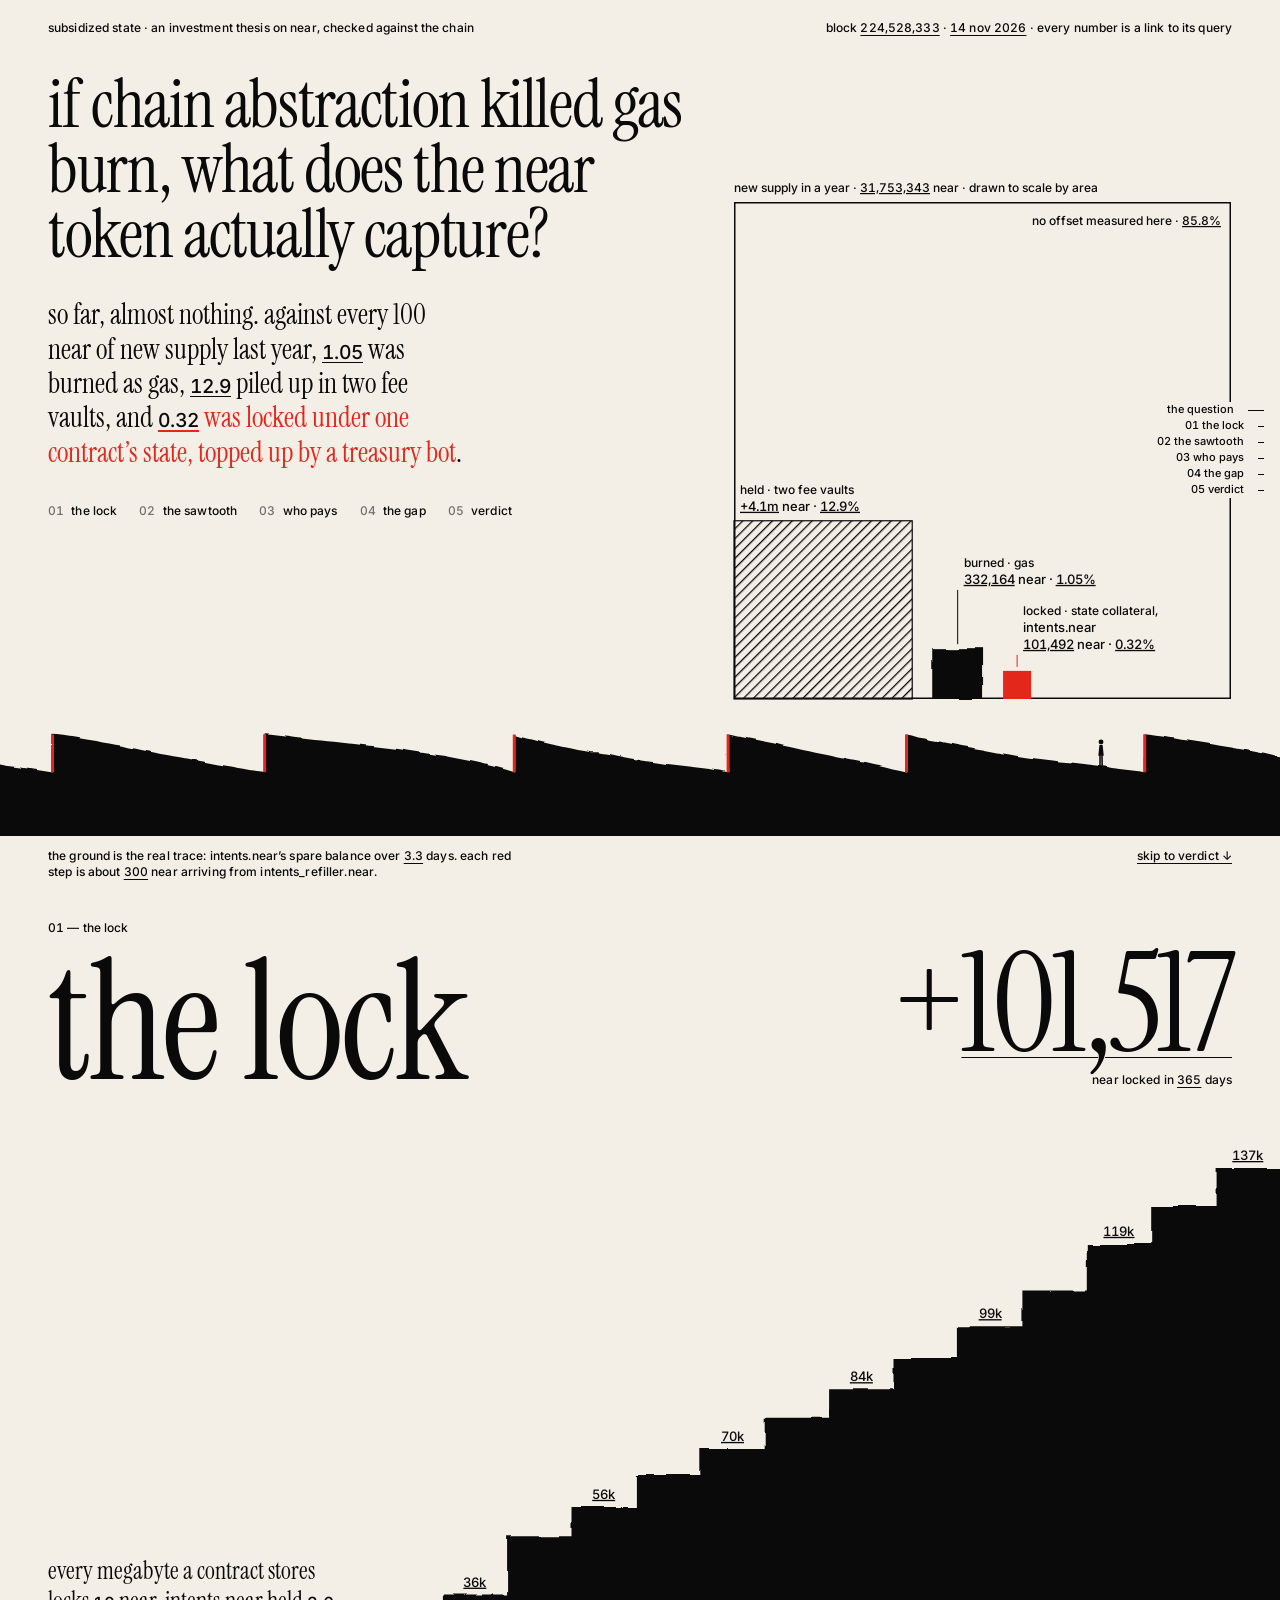
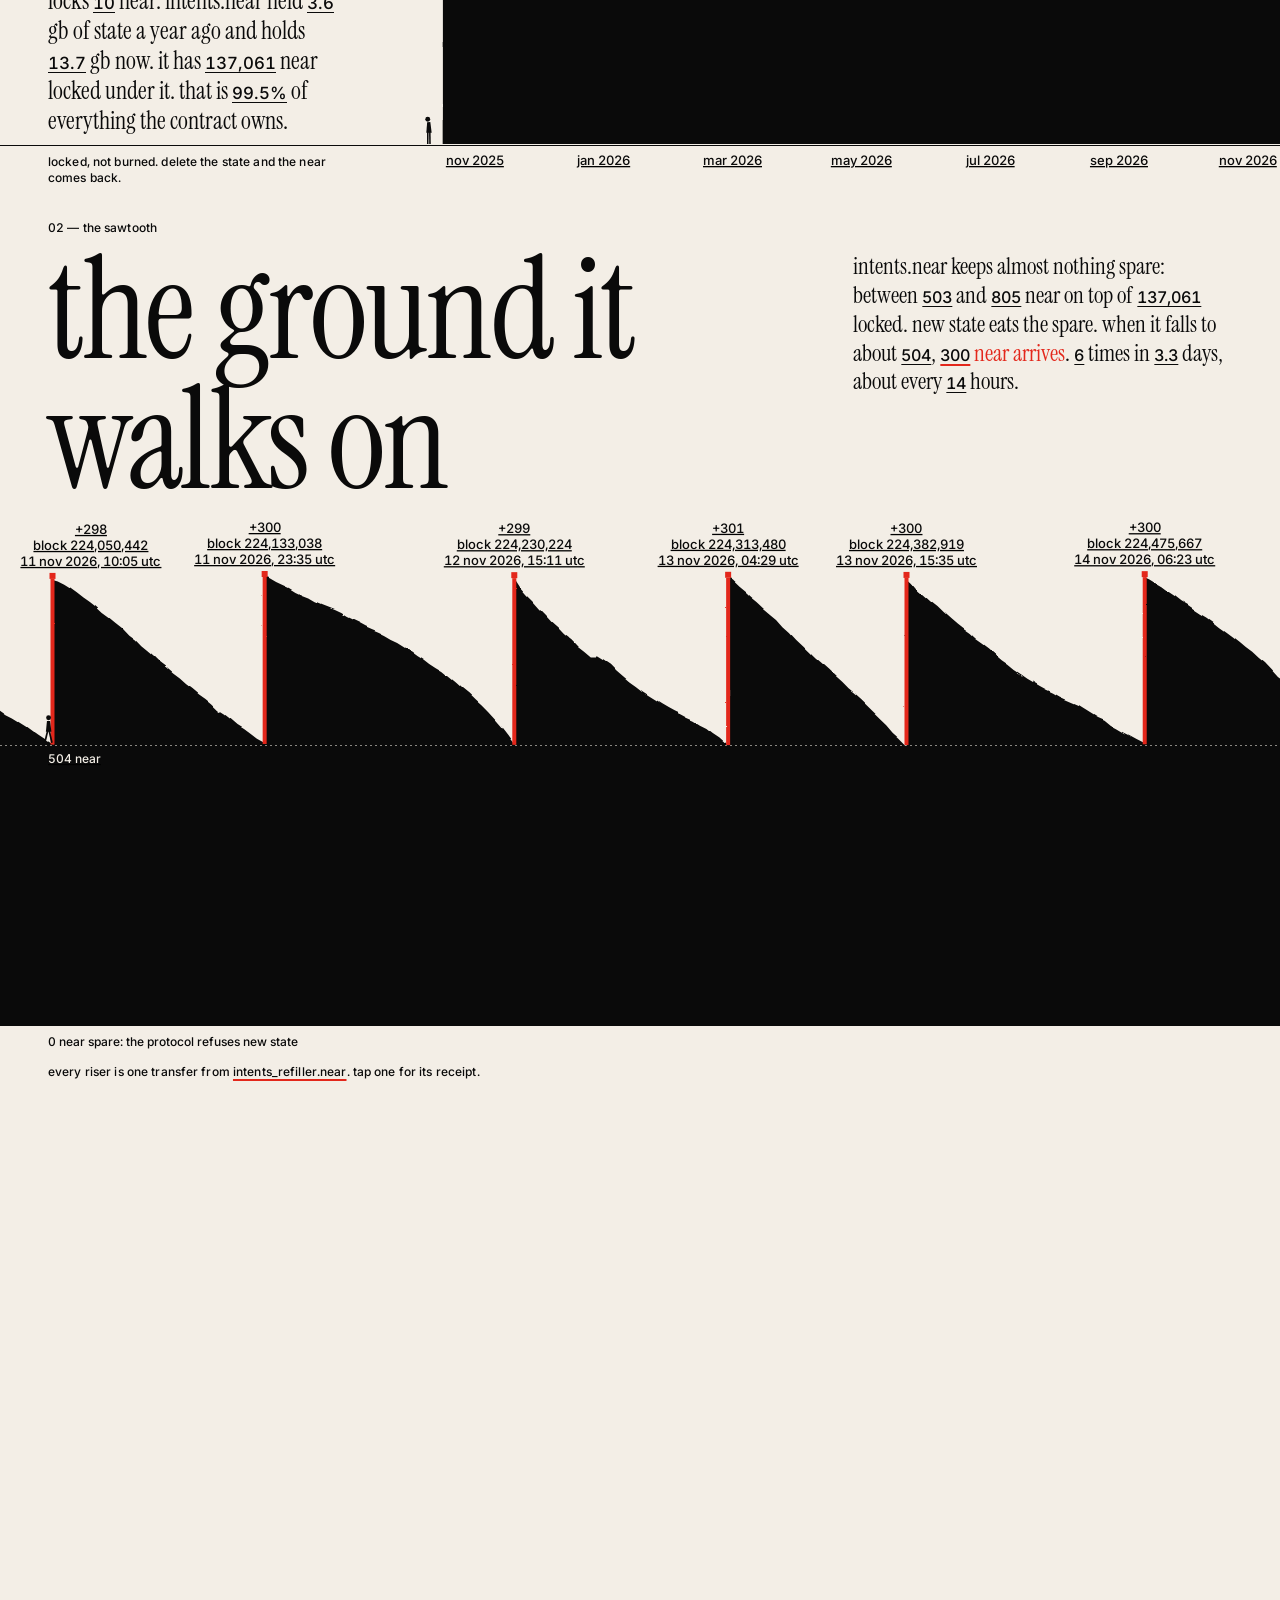
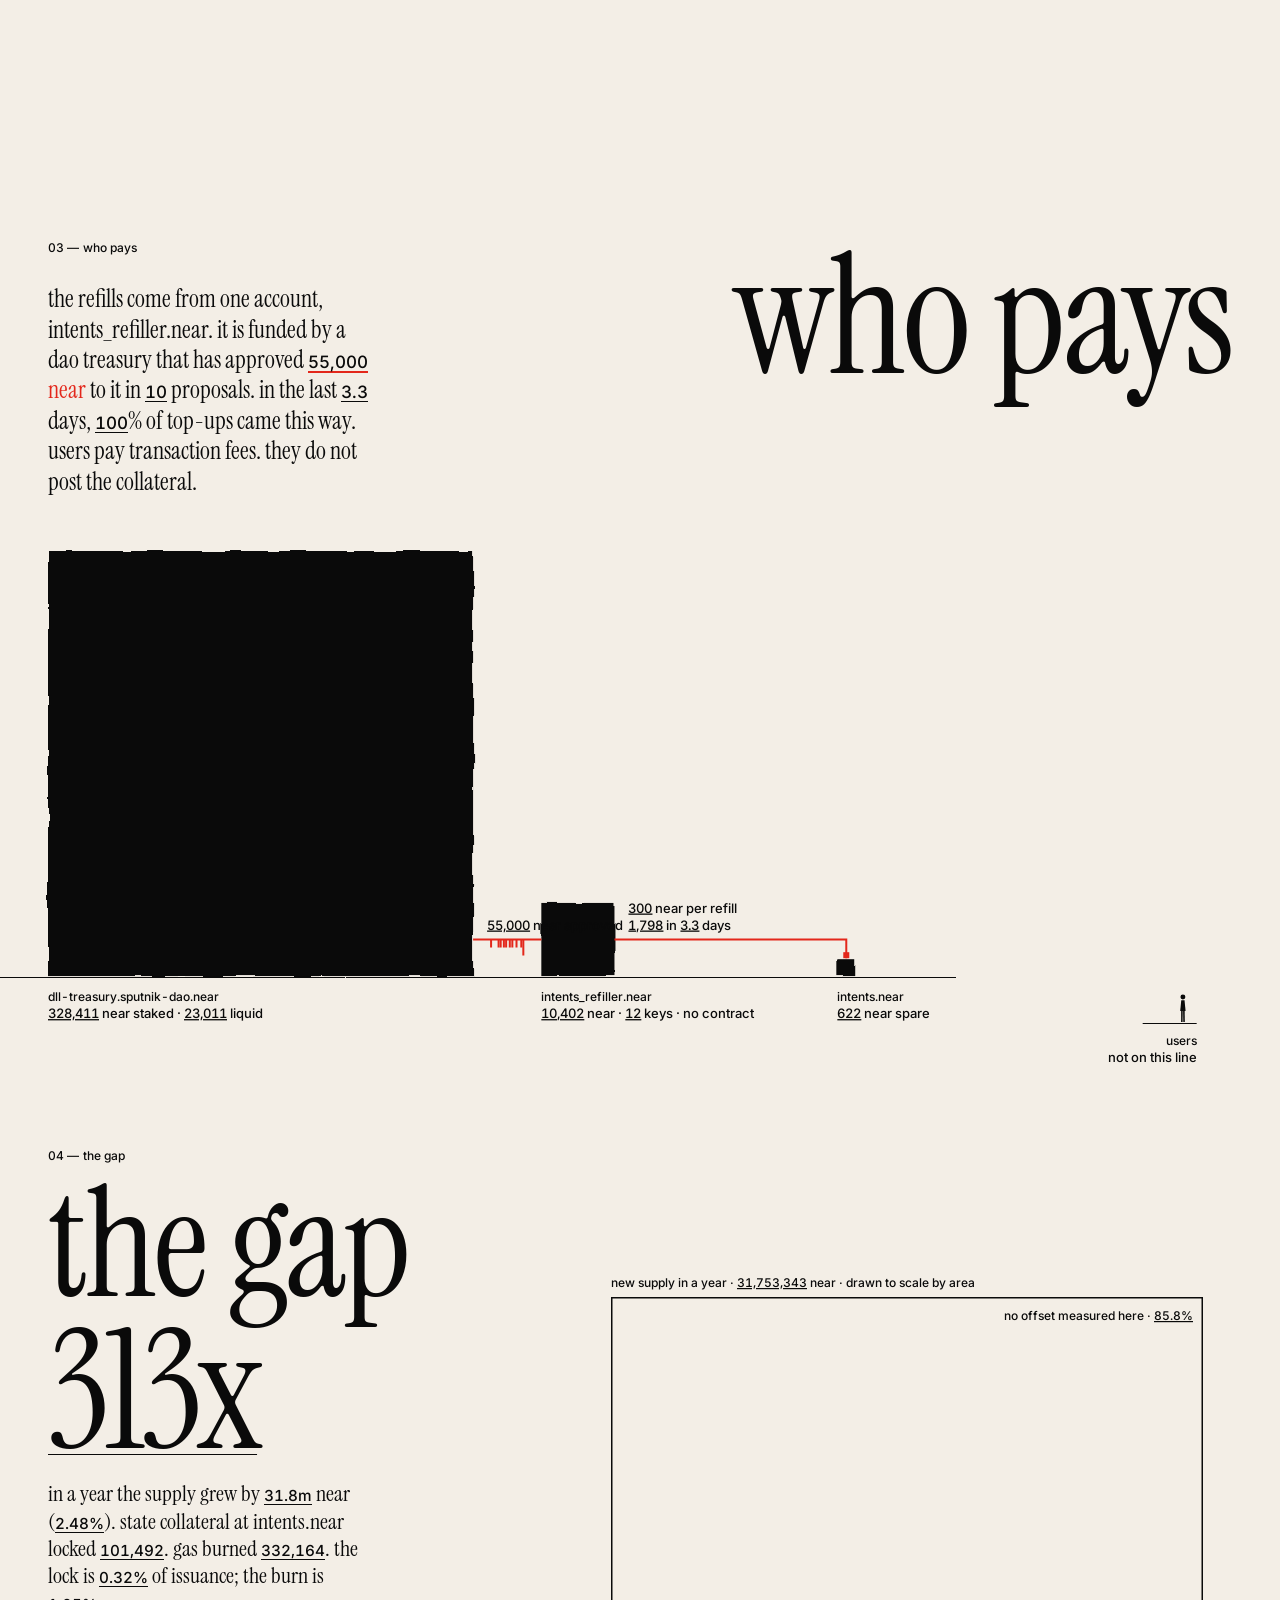
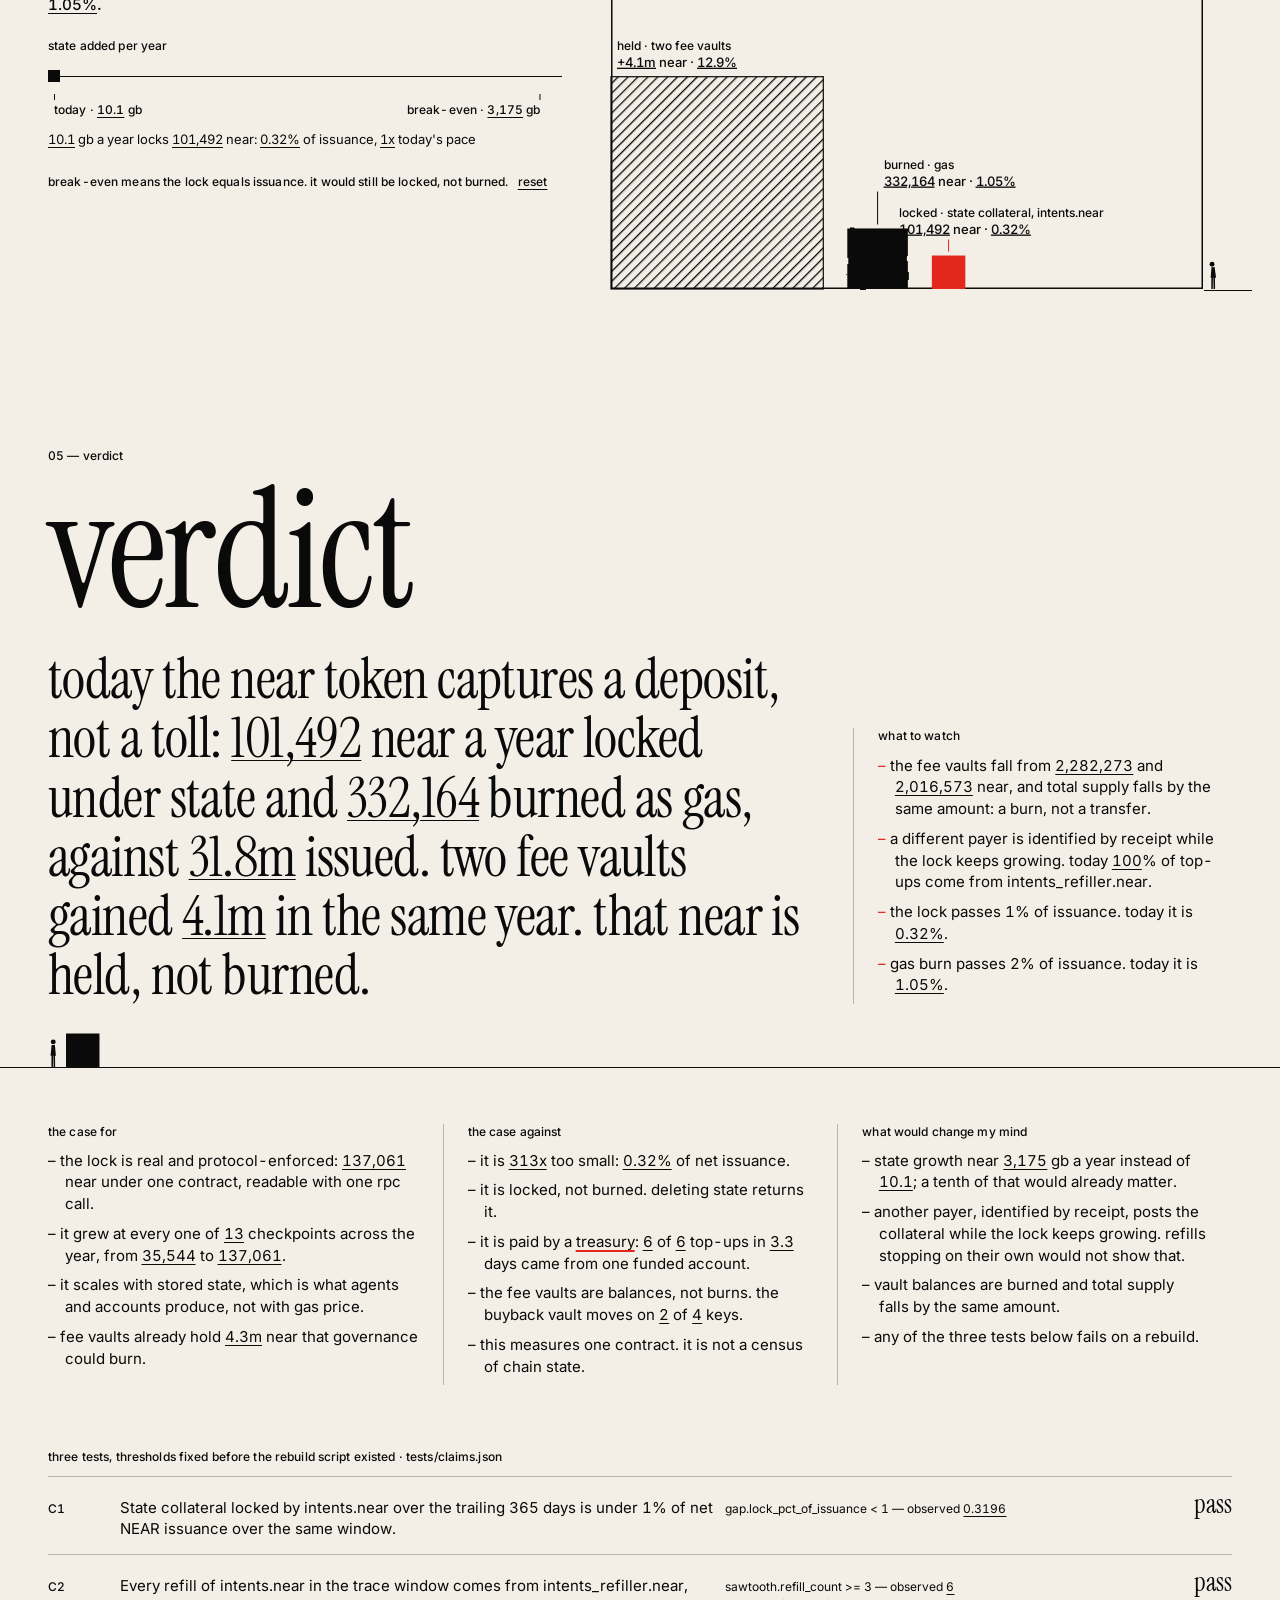
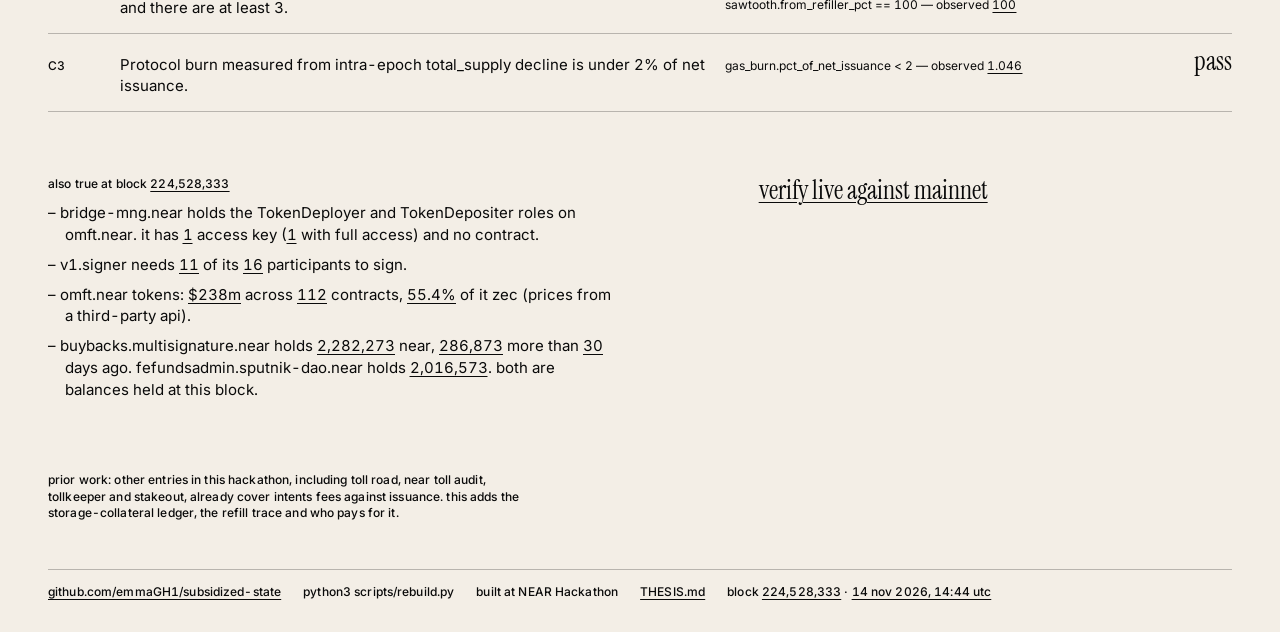
==== commit 2cdfbaf8: "Verdict top: answer beside what to watch; tighter sawtooth floor; lock clears the big number; regene" ====
--- a/site/index.html
+++ b/site/index.html
@@ -139,38 +139,8 @@
   <p class="label chap">05 — verdict</p>
   <h2 class="hl">verdict</h2>
   <p class="fallback" hidden>data unavailable: run <code>python3 scripts/rebuild.py</code></p>
+  <div class="top">
   <p class="answer bound">today the near token captures a deposit, not a toll: <a class="n" data-f="gap.lock_near_per_year" data-fmt="near0"></a> near a year locked under state and <a class="n" data-f="gas_burn.burned_near_per_year" data-fmt="near0"></a> burned as gas, against <a class="n" data-f="gap.net_issuance_near_per_year" data-fmt="m1"></a> issued. two fee vaults gained <a class="n" data-f="calc.vaults_change_365d" data-fmt="m1"></a> in the same year. that near is held, not burned.</p>
-  <div class="vfig drawing" role="img"></div>
-  <div class="cases bound">
-    <div>
-      <h3 class="label">the case for</h3>
-      <ul>
-        <li>the lock is real and protocol-enforced: <a class="n" data-f="lock.checkpoints[-1].locked_near" data-fmt="near0"></a> near under one contract, readable with one rpc call.</li>
-        <li>it grew at every one of <a class="n" data-f="calc.checkpoint_count" data-fmt="int"></a> checkpoints across the year, from <a class="n" data-f="lock.checkpoints[0].locked_near" data-fmt="near0"></a> to <a class="n" data-f="lock.checkpoints[-1].locked_near" data-fmt="near0"></a>.</li>
-        <li>it scales with stored state, which is what agents and accounts produce, not with gas price.</li>
-        <li>fee vaults already hold <a class="n" data-f="calc.vaults_total" data-fmt="m1"></a> near that governance could burn.</li>
-      </ul>
-    </div>
-    <div>
-      <h3 class="label">the case against</h3>
-      <ul>
-        <li>it is <a class="n" data-f="gap.multiple" data-fmt="x0"></a> too small: <a class="n" data-f="gap.lock_pct_of_issuance" data-fmt="pct2"></a> of net issuance.</li>
-        <li>it is locked, not burned. deleting state returns it.</li>
-        <li>it is paid by a <span class="r">treasury</span>: <a class="n" data-f="sawtooth.refill_count" data-fmt="int"></a> of <a class="n" data-f="sawtooth.refill_count" data-fmt="int"></a> top-ups in <a class="n" data-f="sawtooth.window.days" data-fmt="num1"></a> days came from one funded account.</li>
-        <li>the fee vaults are balances, not burns. the buyback vault moves on <a class="n" data-f="vaults.buybacks.num_confirmations" data-fmt="int"></a> of <a class="n" data-f="vaults.buybacks.access_key_count" data-fmt="int"></a> keys.</li>
-        <li>this measures one contract. it is not a census of chain state.</li>
-      </ul>
-    </div>
-    <div>
-      <h3 class="label">what would change my mind</h3>
-      <ul>
-        <li>state growth near <a class="n" data-f="gap.state_gb_per_year_to_offset" data-fmt="int"></a> gb a year instead of <a class="n" data-f="gap.state_gb_per_year_now" data-fmt="num1"></a>; a tenth of that would already matter.</li>
-        <li>another payer, identified by receipt, posts the collateral while the lock keeps growing. refills stopping on their own would not show that.</li>
-        <li>vault balances are burned and total supply falls by the same amount.</li>
-        <li>any of the three tests below fails on a rebuild.</li>
-      </ul>
-    </div>
-  </div>
 
   <div class="watch bound">
     <h3 class="label">what to watch</h3>
@@ -180,6 +150,38 @@
       <li>the lock passes 1% of issuance. today it is <a class="n" data-f="gap.lock_pct_of_issuance" data-fmt="pct2"></a>.</li>
       <li>gas burn passes 2% of issuance. today it is <a class="n" data-f="gas_burn.pct_of_net_issuance" data-fmt="pct2"></a>.</li>
     </ul>
+  </div>
+  </div>
+  <div class="vfig drawing" role="img"></div>
+  <div class="cases bound">
+    <div>
+      <h3 class="label">the case for</h3>
+      <ul>
+        <li>the lock is real and protocol-enforced: <a class="n" data-f="lock.checkpoints[-1].locked_near" data-fmt="near0"></a> near under one contract, readable with one rpc call.</li>
+        <li>it grew at every one of <a class="n" data-f="calc.checkpoint_count" data-fmt="int"></a> checkpoints across the year, from <a class="n" data-f="lock.checkpoints[0].locked_near" data-fmt="near0"></a> to <a class="n" data-f="lock.checkpoints[-1].locked_near" data-fmt="near0"></a>.</li>
+        <li>it scales with stored state, which is what agents and accounts produce, not with gas price.</li>
+        <li>fee vaults already hold <a class="n" data-f="calc.vaults_total" data-fmt="m1"></a> near that governance could burn.</li>
+      </ul>
+    </div>
+    <div>
+      <h3 class="label">the case against</h3>
+      <ul>
+        <li>it is <a class="n" data-f="gap.multiple" data-fmt="x0"></a> too small: <a class="n" data-f="gap.lock_pct_of_issuance" data-fmt="pct2"></a> of net issuance.</li>
+        <li>it is locked, not burned. deleting state returns it.</li>
+        <li>it is paid by a <span class="r">treasury</span>: <a class="n" data-f="sawtooth.refill_count" data-fmt="int"></a> of <a class="n" data-f="sawtooth.refill_count" data-fmt="int"></a> top-ups in <a class="n" data-f="sawtooth.window.days" data-fmt="num1"></a> days came from one funded account.</li>
+        <li>the fee vaults are balances, not burns. the buyback vault moves on <a class="n" data-f="vaults.buybacks.num_confirmations" data-fmt="int"></a> of <a class="n" data-f="vaults.buybacks.access_key_count" data-fmt="int"></a> keys.</li>
+        <li>this measures one contract. it is not a census of chain state.</li>
+      </ul>
+    </div>
+    <div>
+      <h3 class="label">what would change my mind</h3>
+      <ul>
+        <li>state growth near <a class="n" data-f="gap.state_gb_per_year_to_offset" data-fmt="int"></a> gb a year instead of <a class="n" data-f="gap.state_gb_per_year_now" data-fmt="num1"></a>; a tenth of that would already matter.</li>
+        <li>another payer, identified by receipt, posts the collateral while the lock keeps growing. refills stopping on their own would not show that.</li>
+        <li>vault balances are burned and total supply falls by the same amount.</li>
+        <li>any of the three tests below fails on a rebuild.</li>
+      </ul>
+    </div>
   </div>
 
   <div class="tests bound">
--- a/site/style.css
+++ b/site/style.css
@@ -158,7 +158,8 @@
     grid-template-areas: "kick block" "q led" "ans led" "chap led" ". led" "ground ground" "cap skip"; }
   .s1 .blockline { margin: 0; text-align: right; }
   .s1 .question { font-size: clamp(30px, min(5.3vw, 8.4vh), 84px); max-width: 11.5em; margin-top: max(16px, 4vh); }
-  .s1 .answer1 { font-size: clamp(17px, min(2.15vw, 3.5vh), 32px); max-width: 32ch; margin-top: max(14px, 3.4vh); }
+  .s1 .answer1 { font-size: clamp(17px, min(2.15vw, 3.5vh), 32px); max-width: min(32ch, 100%); margin-top: max(14px, 3.4vh); }
+  @media (min-width: 1600px) { .s1 .answer1 { max-width: 36ch; } }
   .s1 .kicker { max-width: none; }
   .s1 .chapters { margin-top: max(14px, 3.6vh); }
   .s1 .ledger { align-self: end; justify-self: end; margin-top: 18px; }
@@ -281,8 +282,9 @@
   .s6 .row .st, .s6 .row .checks { grid-column: auto; }
   .s6 .row .res { grid-column: auto; grid-row: auto; }
   .s6 .duo { grid-template-columns: 7fr 5fr; gap: 48px; }
-  .s6 .watch ul { columns: 2; column-gap: 48px; }
-  .s6 .watch li { break-inside: avoid; }
+  .s6 .top { display: grid; grid-template-columns: minmax(0, 8fr) minmax(0, 4fr); column-gap: 48px; align-items: end; }
+  .s6 .top .answer { max-width: none; font-size: clamp(44px, min(4.4vw, 7.4vh), 72px); }
+  .s6 .watch { margin: 0; padding-left: 24px; border-left: 1px solid var(--hair); }
 }
 
 /* ---------- motion (only after .in, only without reduced motion) ---------- */
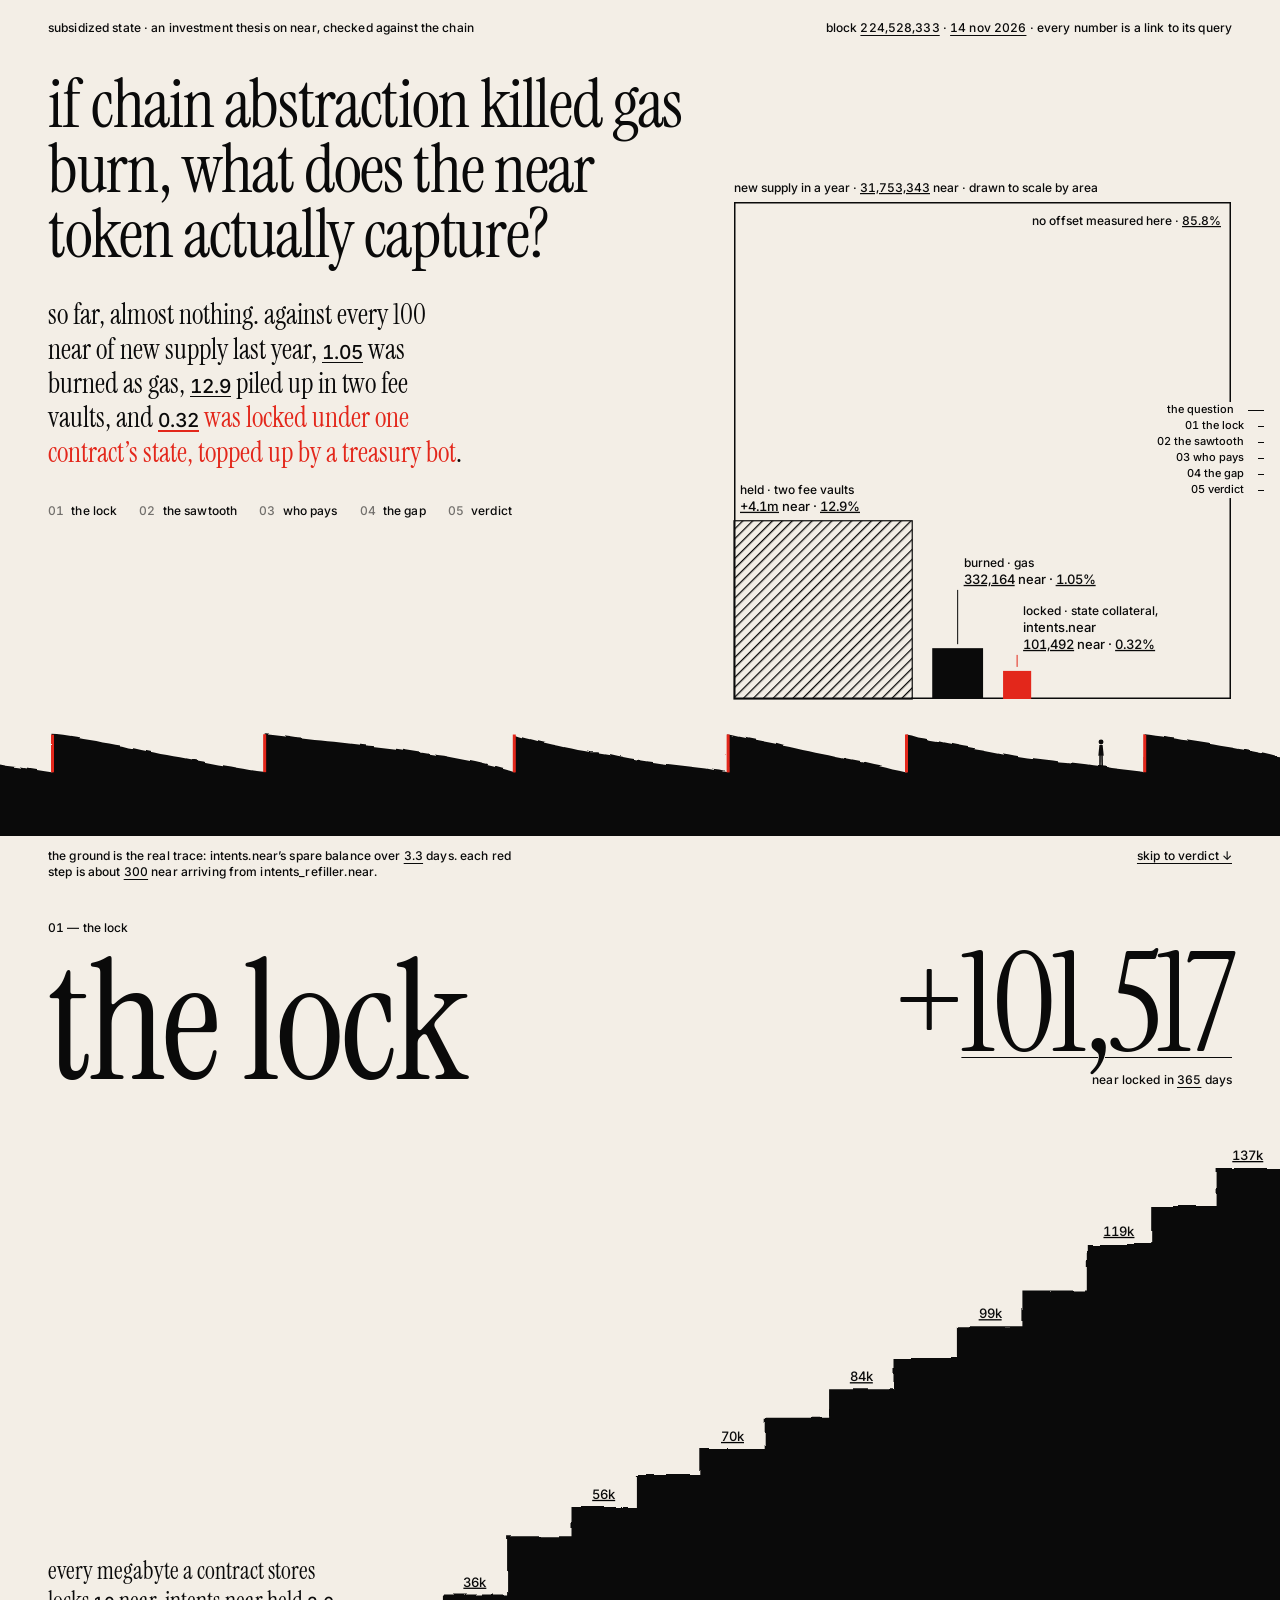
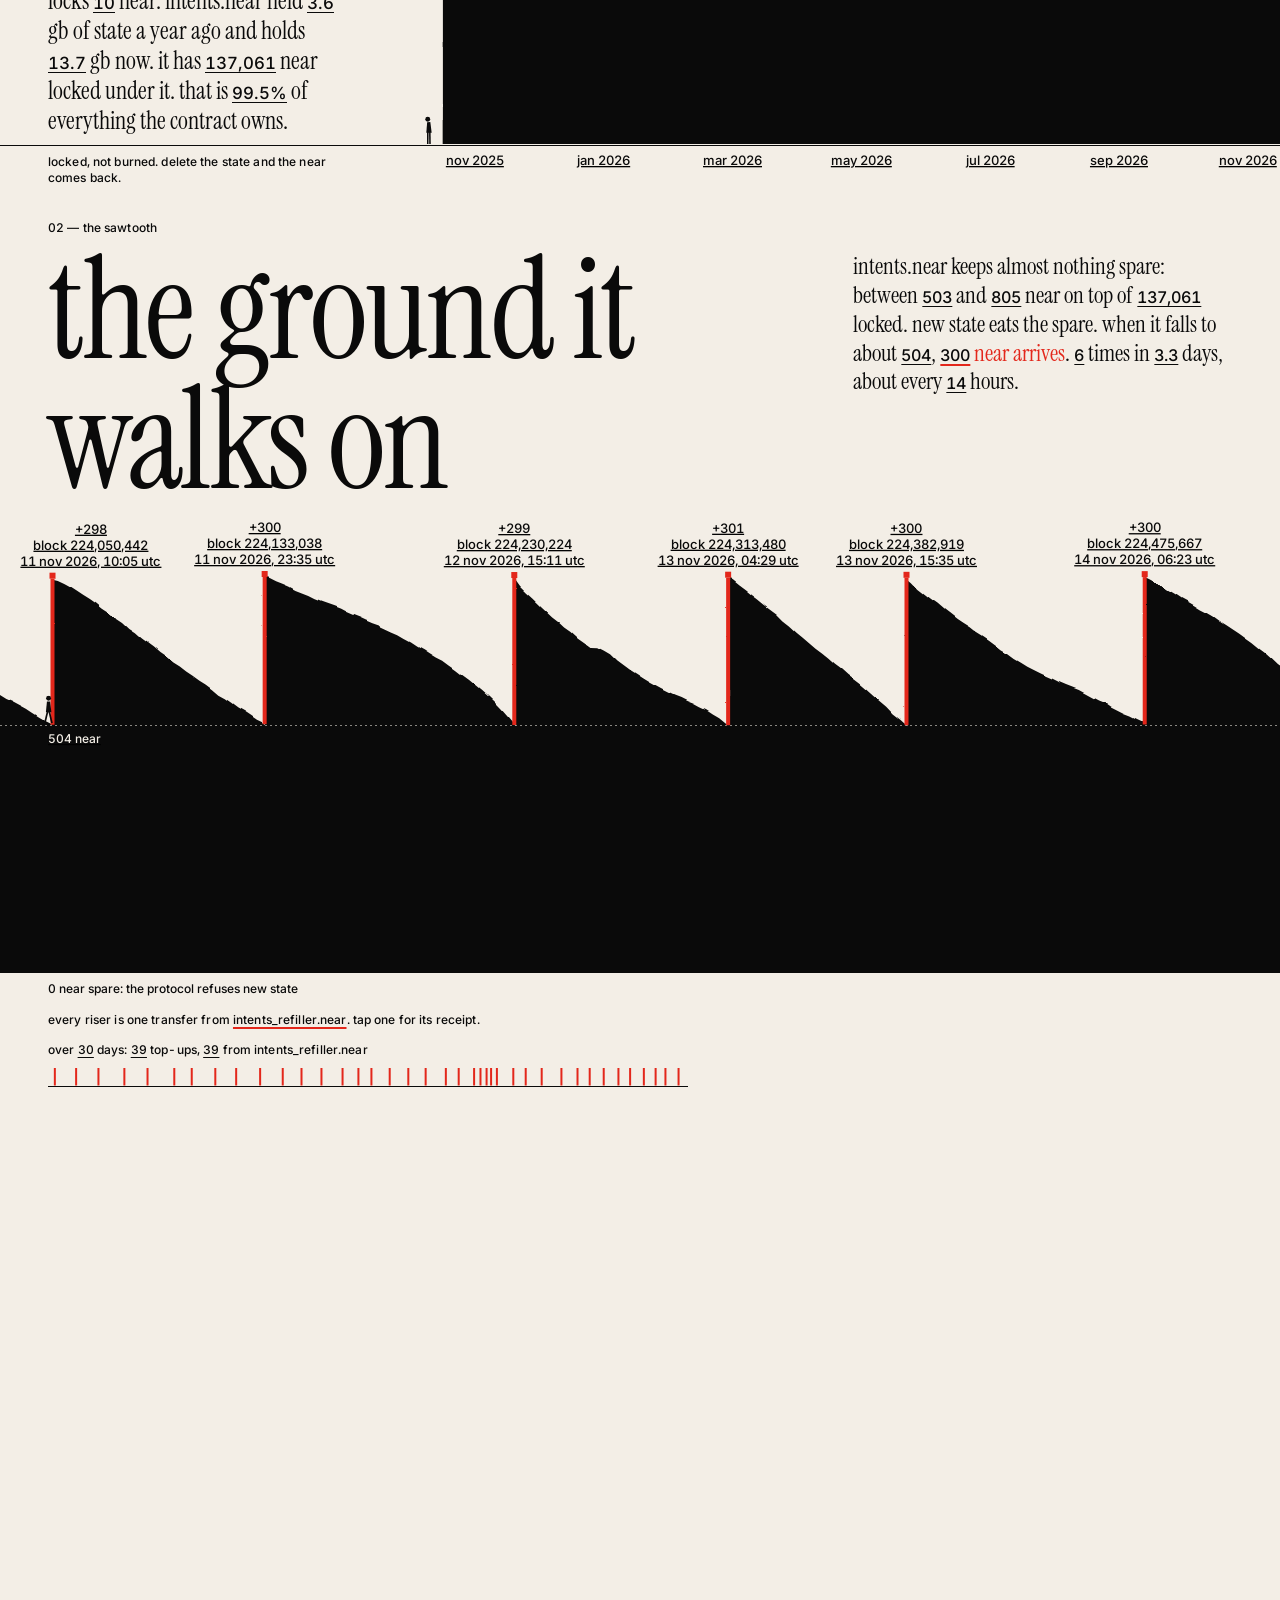
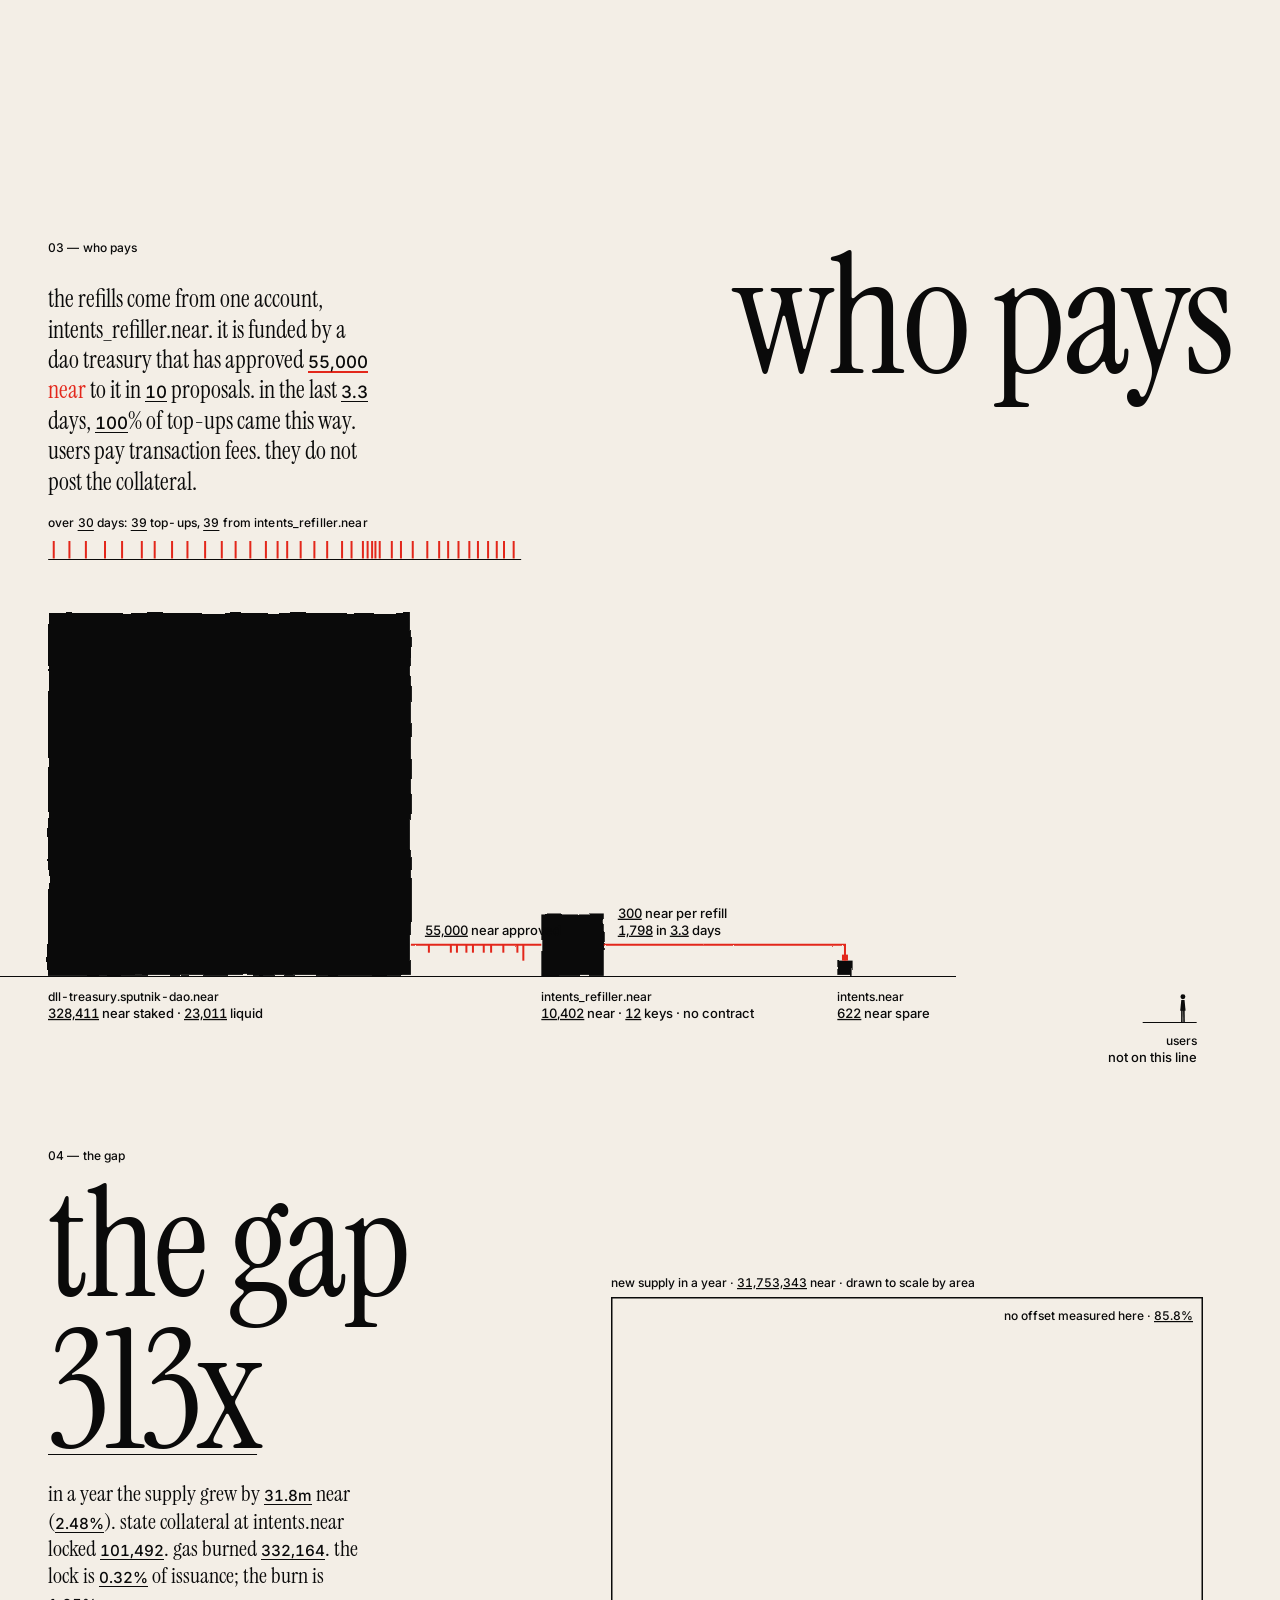
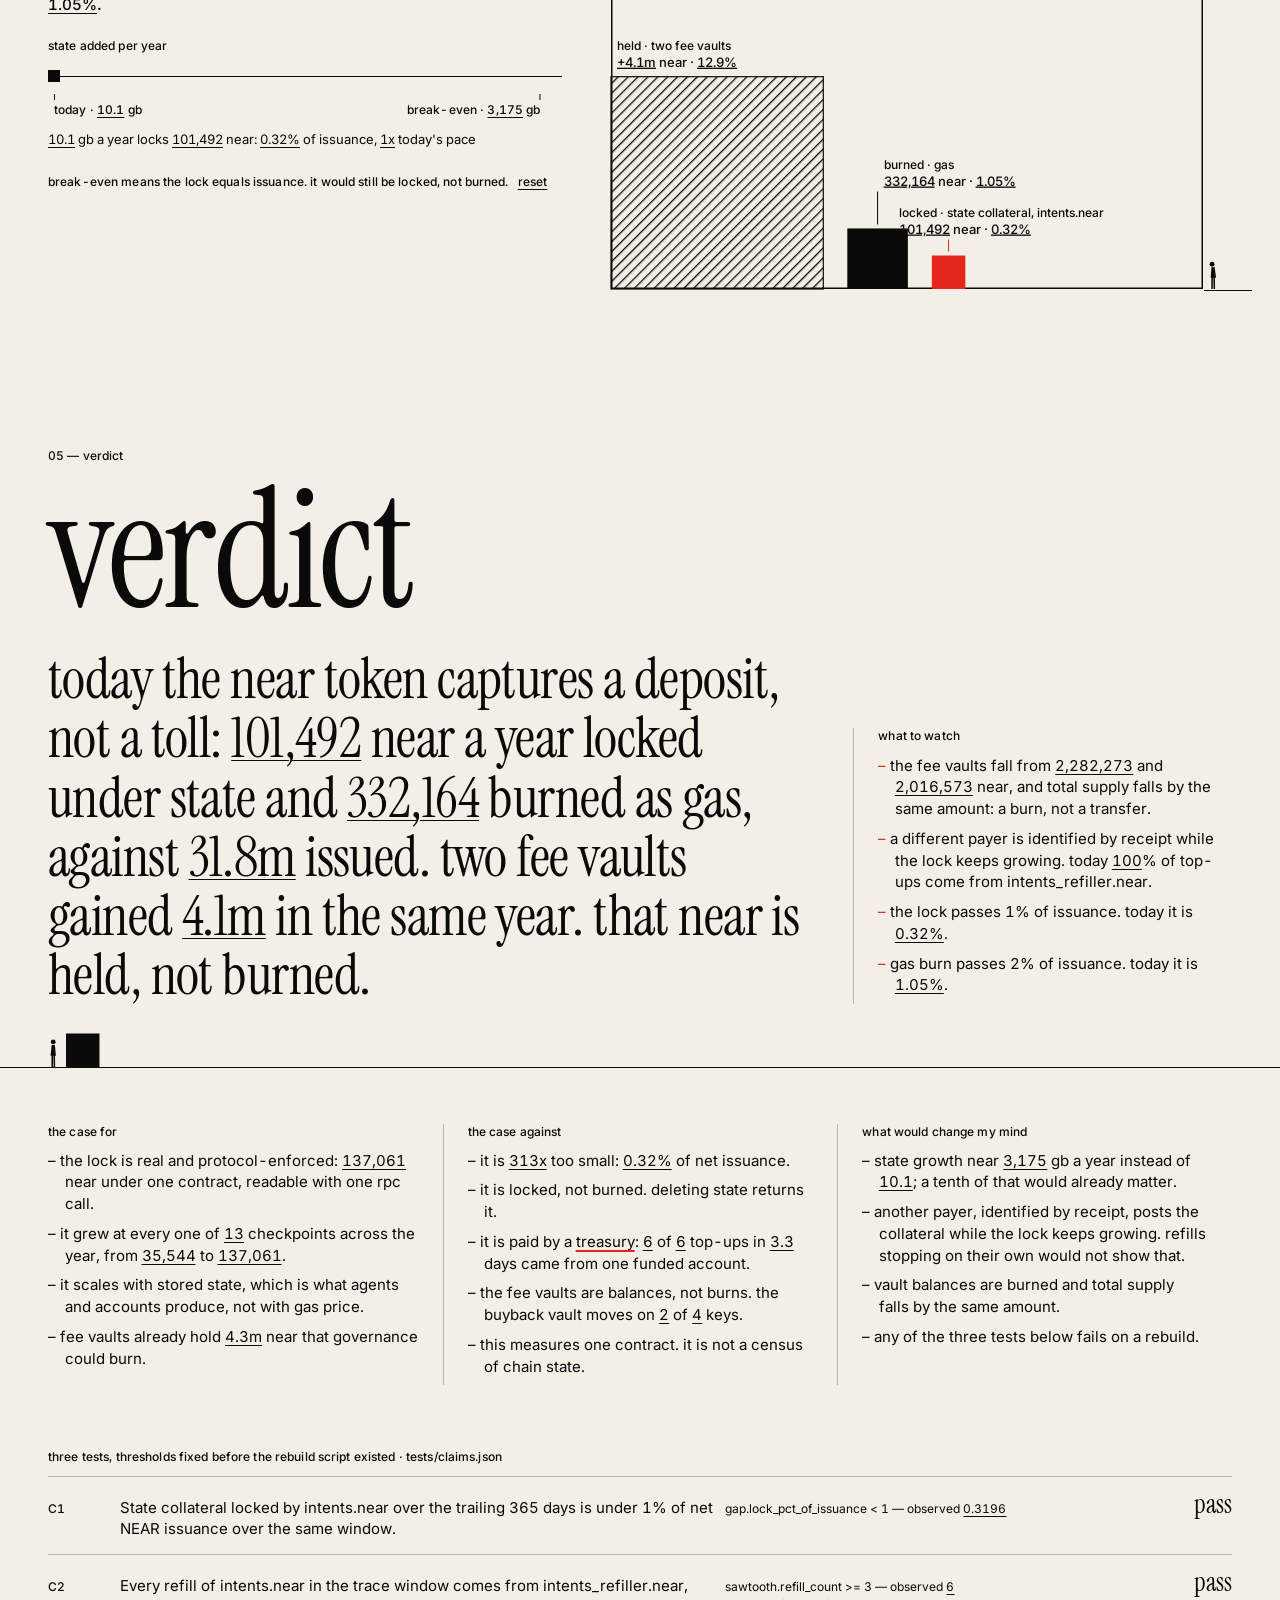
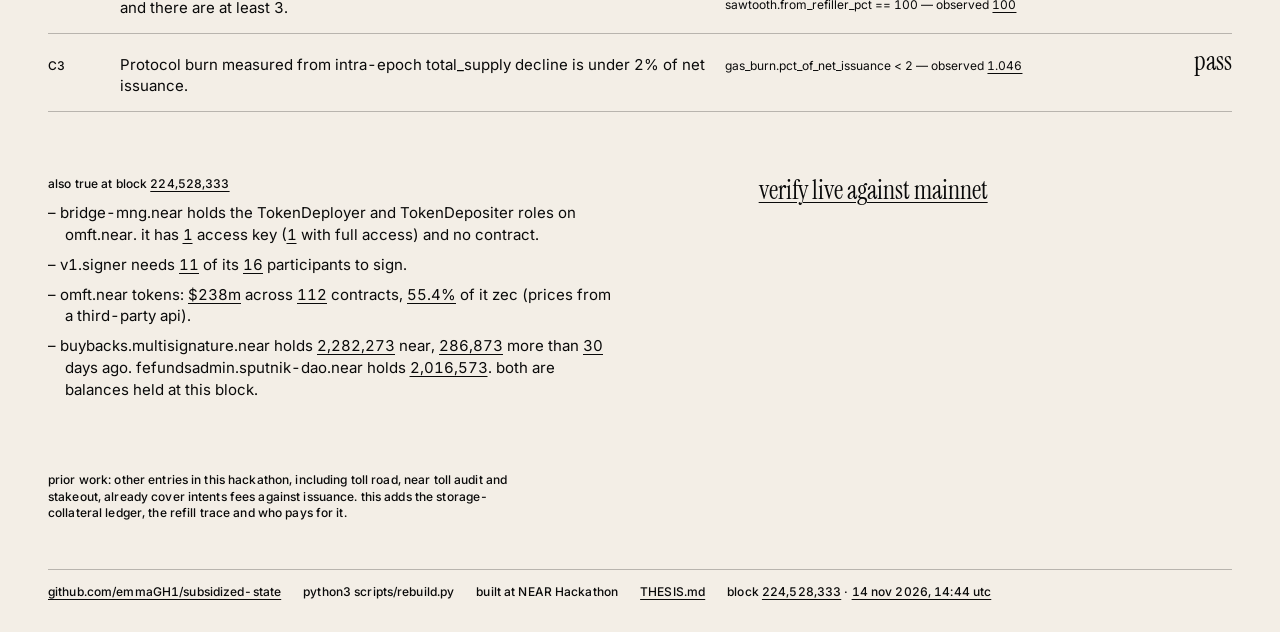
==== commit 27271616: "Add 30-day refill trace (39 of 39 from intents_refiller.near), cite it, sync design spec, reshoot Co" ====
--- a/site/index.html
+++ b/site/index.html
@@ -205,7 +205,7 @@
     </div>
   </div>
 
-  <p class="label prior">prior work: other entries in this hackathon, including toll road, near toll audit, tollkeeper and stakeout, already cover intents fees against issuance. this adds the storage-collateral ledger, the refill trace and who pays for it.</p>
+  <p class="label prior">prior work: other entries in this hackathon, including toll road, near toll audit and stakeout, already cover intents fees against issuance. this adds the storage-collateral ledger, the refill trace and who pays for it.</p>
 
   <footer class="label">
     <a href="https://github.com/emmaGH1/subsidized-state">github.com/emmaGH1/subsidized-state</a>
